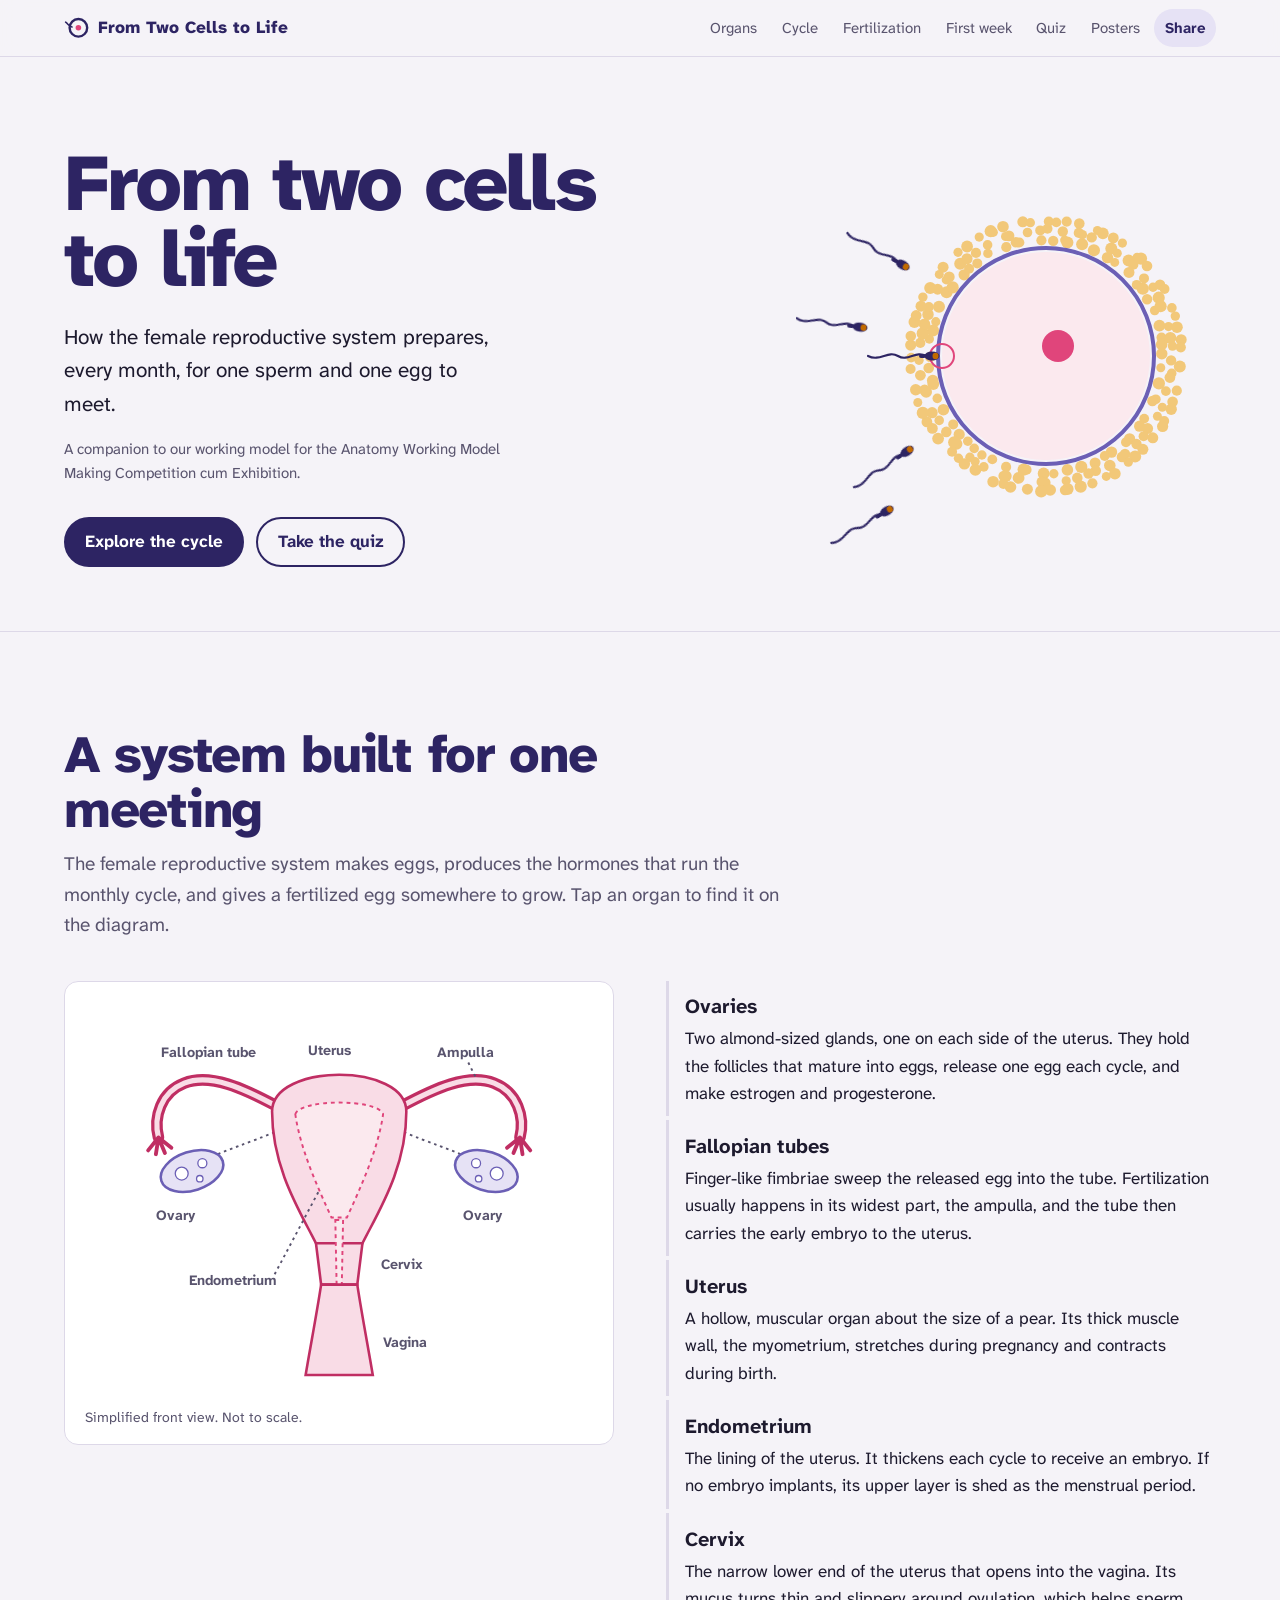
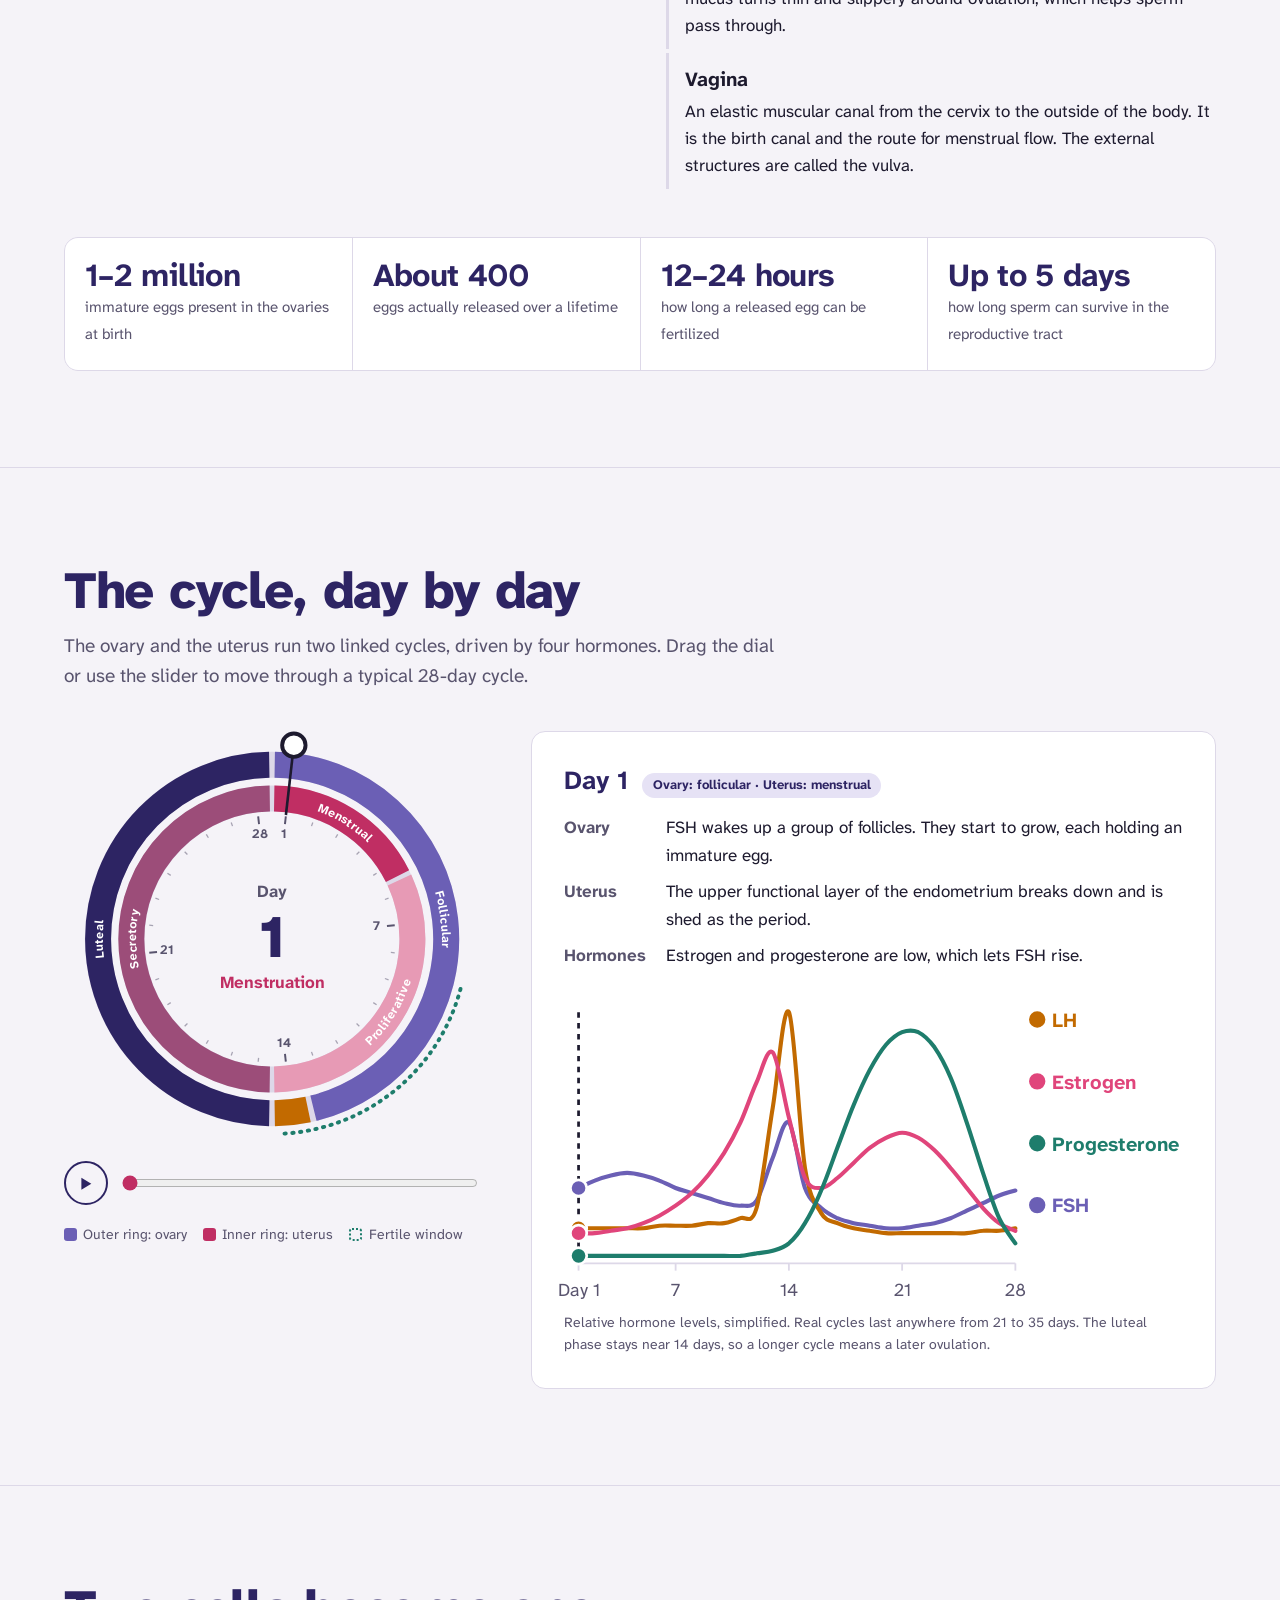
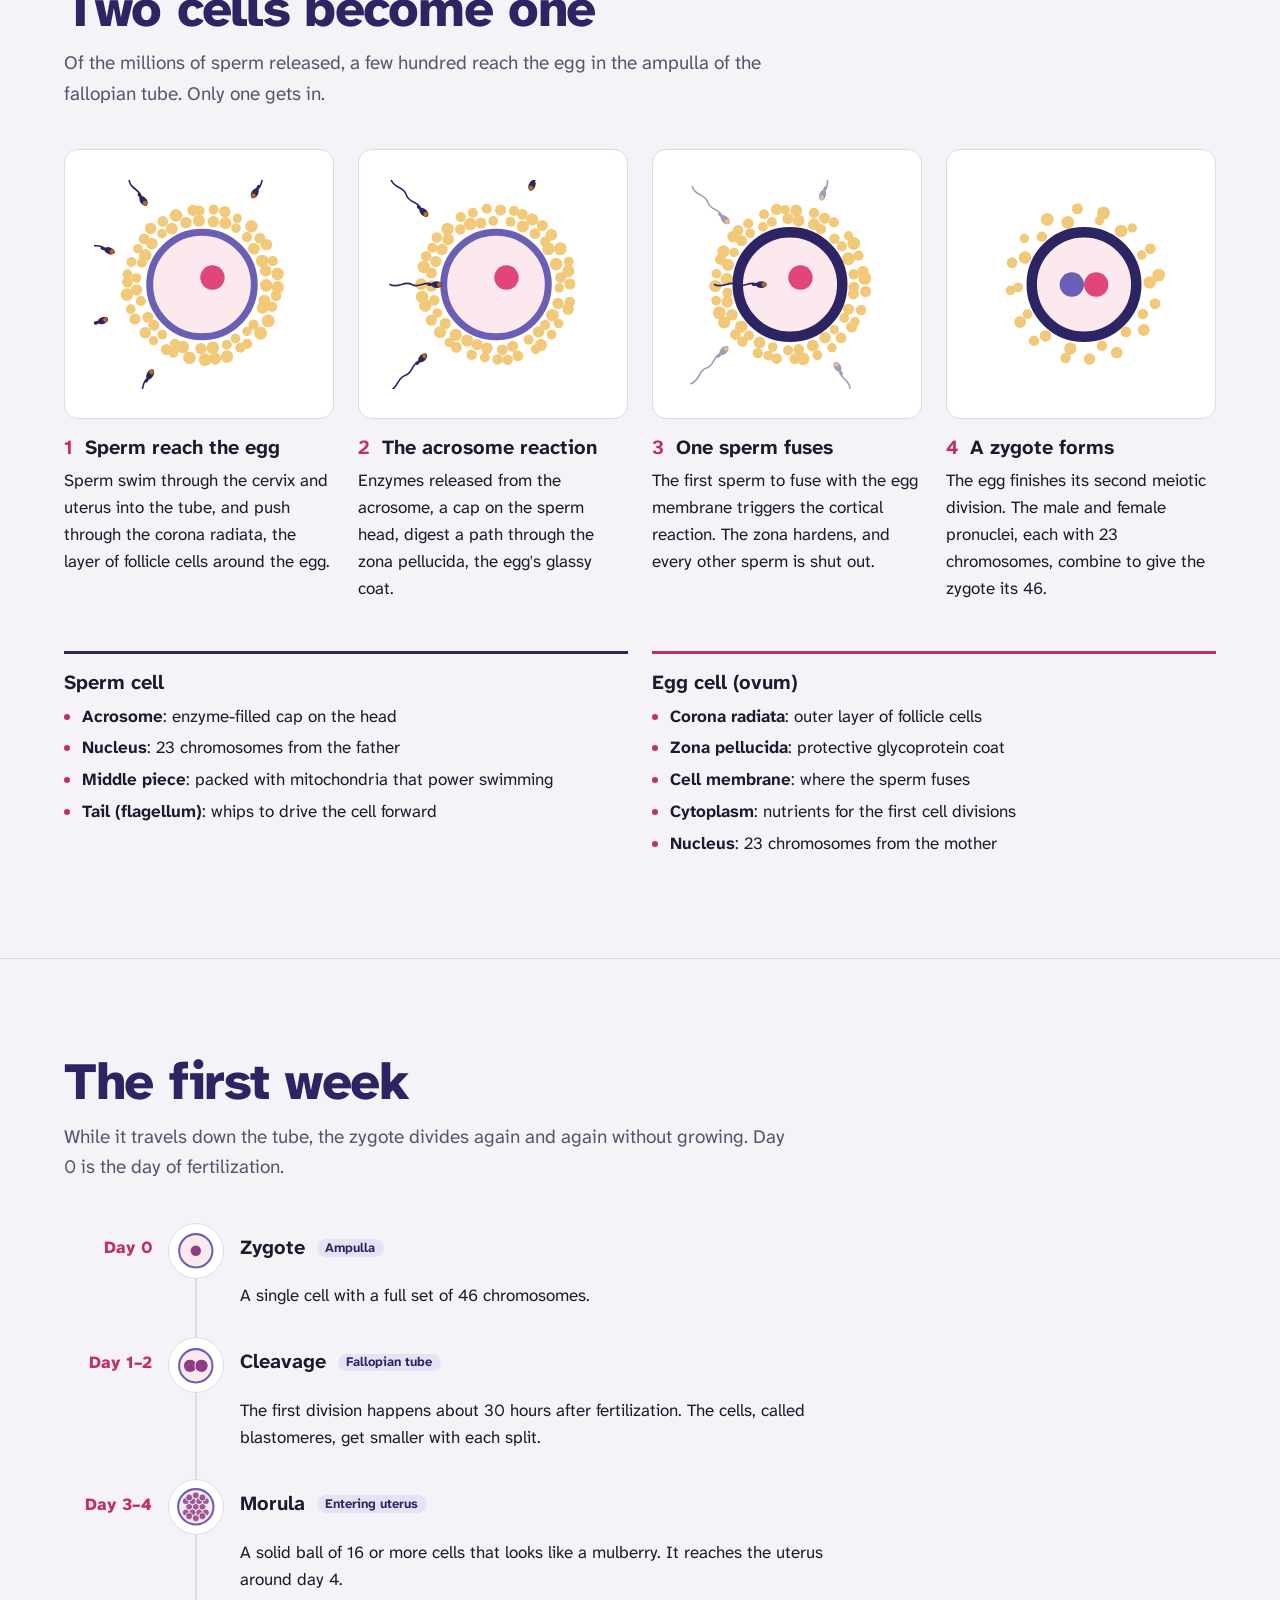
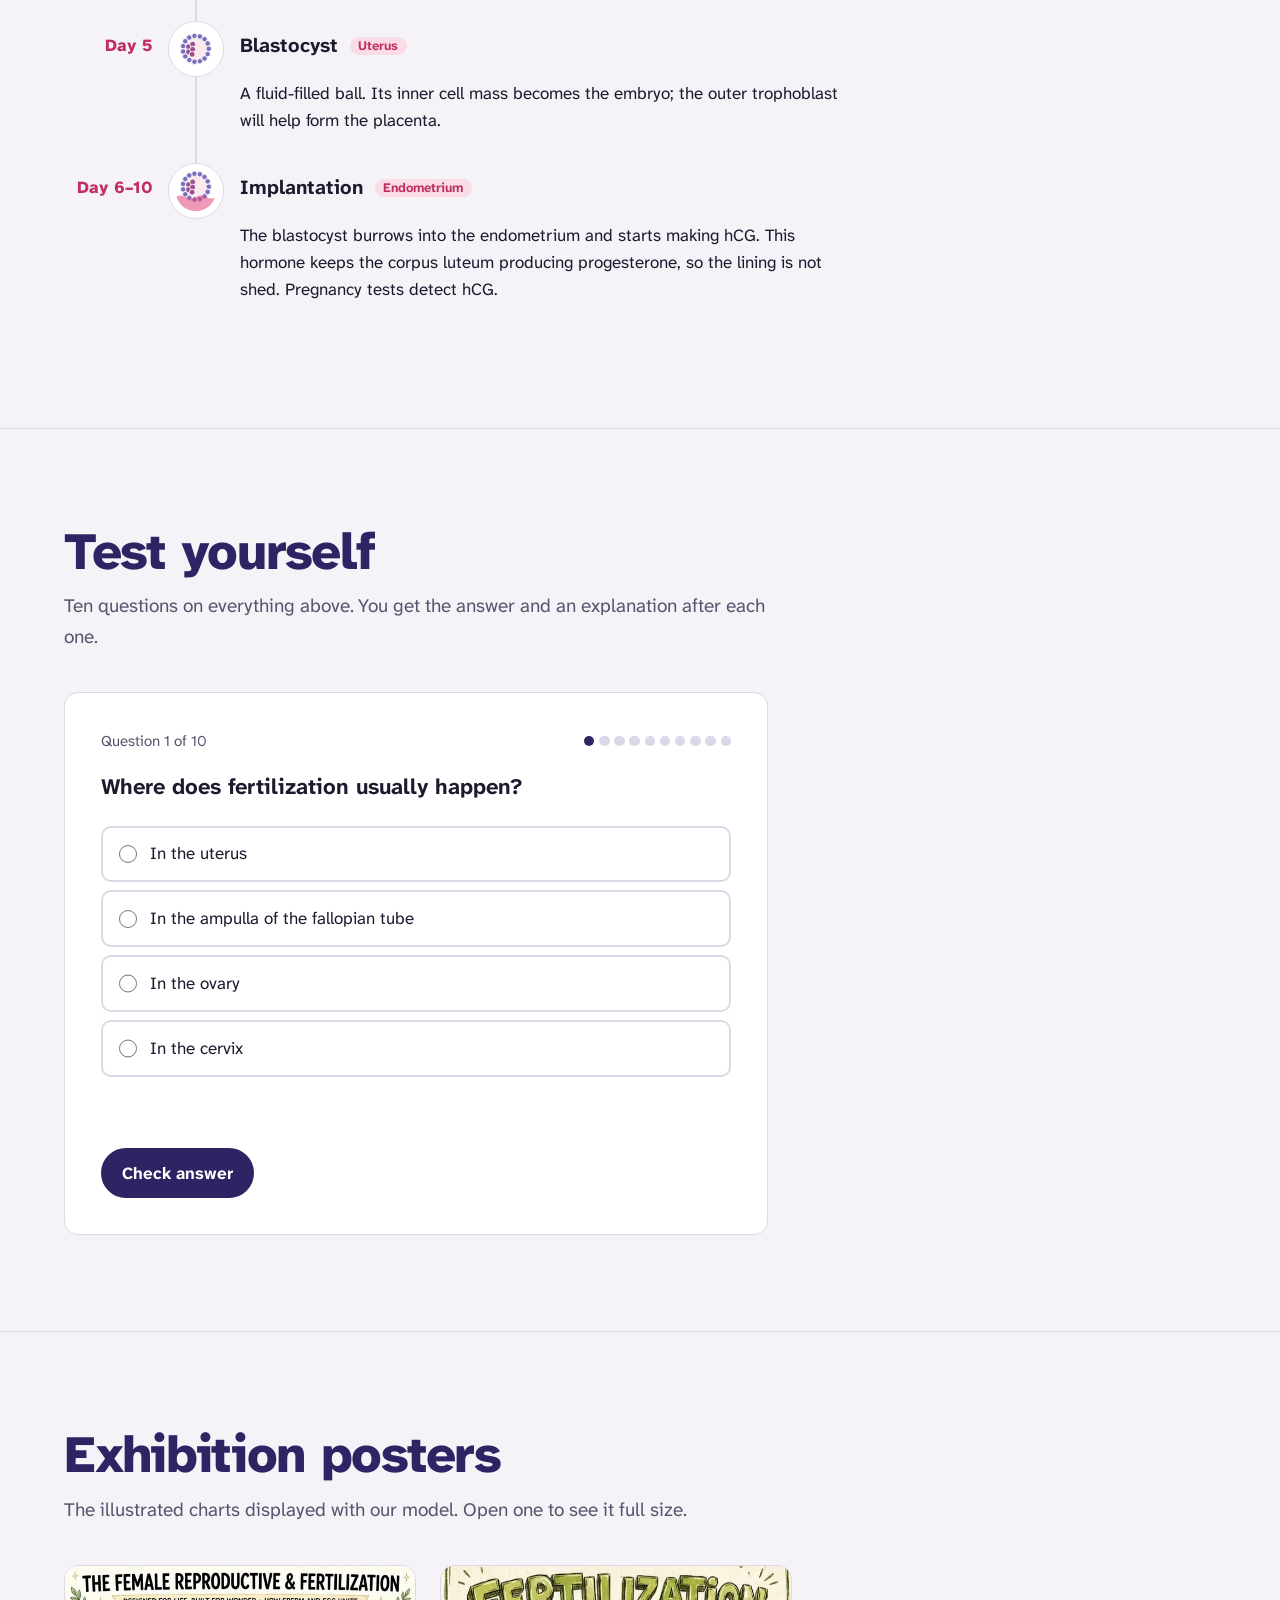
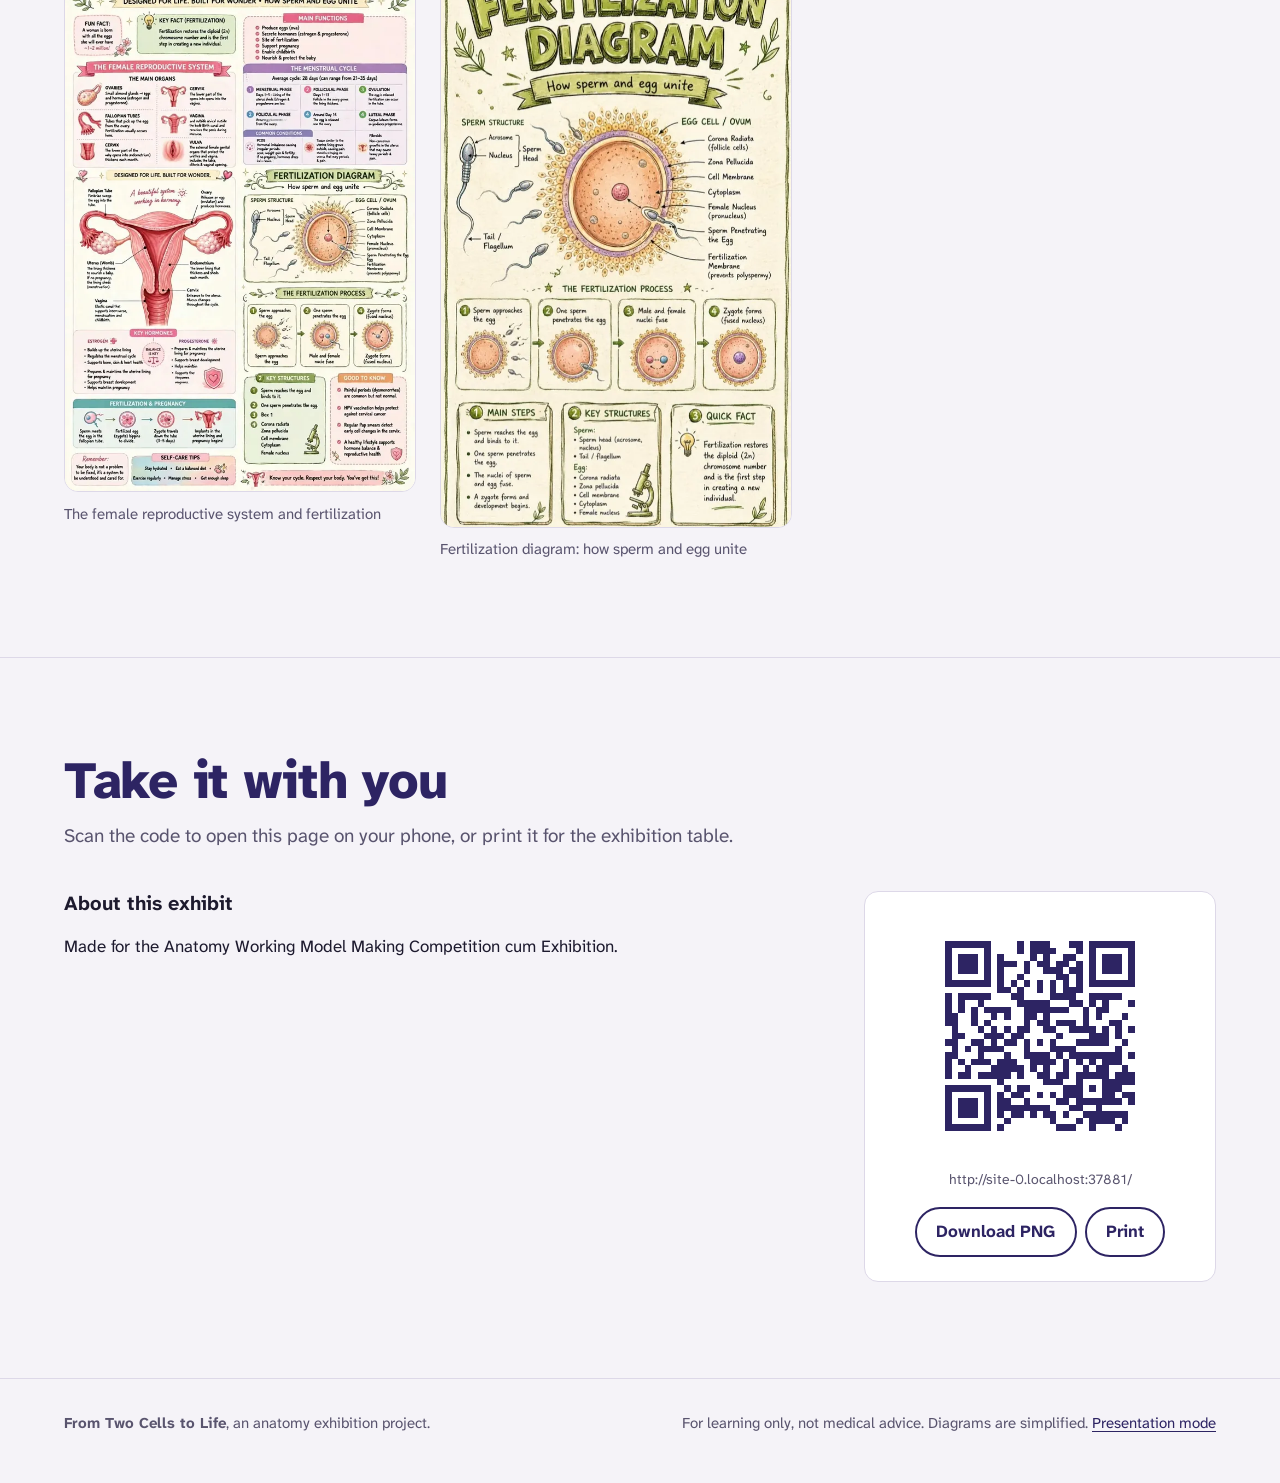
==== index.html @ fb2bbc7b "Redesign as an optimised static site with presentation mode - Split the 2 MB single file into index." ====
<!doctype html>
<html lang="en">
<head>
<meta charset="utf-8">
<meta name="viewport" content="width=device-width, initial-scale=1">
<title>From Two Cells to Life — Anatomy Exhibition</title>
<meta name="description" content="An interactive guide to the female reproductive system, the menstrual cycle and fertilization, made for an anatomy working-model exhibition.">
<meta name="theme-color" content="#f5f3f8" media="(prefers-color-scheme: light)">
<meta name="theme-color" content="#14111f" media="(prefers-color-scheme: dark)">
<meta property="og:title" content="From Two Cells to Life">
<meta property="og:description" content="Explore the female reproductive system, the menstrual cycle and fertilization. Try the cycle dial and the quiz.">
<meta property="og:type" content="website">
<link rel="icon" href="favicon.svg" type="image/svg+xml">
<link rel="manifest" href="manifest.webmanifest">
<link rel="preload" href="assets/fonts/two-cells-sans.woff2" as="font" type="font/woff2" crossorigin>
<link rel="stylesheet" href="assets/css/site.css">
<script src="assets/js/main.js" defer></script>
</head>
<body>
<a class="skip" href="#main">Skip to content</a>

<header class="bar">
  <div class="wrap">
    <a class="brand" href="#top" aria-label="From Two Cells to Life, back to top">
      <svg viewBox="0 0 32 32" aria-hidden="true"><circle cx="18" cy="16" r="11" fill="none" stroke="currentColor" stroke-width="3"/><circle cx="18" cy="16" r="3.5" fill="#e0457b"/><path d="M2 9c3 2 4 5 8 6" fill="none" stroke="currentColor" stroke-width="2" stroke-linecap="round"/></svg>
      <span>From Two Cells to Life</span>
    </a>
    <nav aria-label="Sections">
      <ul>
        <li><a href="#system">Organs</a></li>
        <li><a href="#cycle">Cycle</a></li>
        <li><a href="#fertilization">Fertilization</a></li>
        <li><a href="#first-week">First week</a></li>
        <li><a href="#quiz">Quiz</a></li>
        <li><a href="#posters">Posters</a></li>
        <li><a href="#visit">Share</a></li>
      </ul>
    </nav>
  </div>
</header>

<main id="main">
<section class="hero" id="top">
  <div class="wrap">
    <div>
      <h1><span>From two cells</span> <span>to life</span></h1>
      <p class="lede">How the female reproductive system prepares, every month, for one sperm and one egg to meet.</p>
      <p class="context">A companion to our working model for the Anatomy Working Model Making Competition cum Exhibition.</p>
      <div class="hero-actions">
        <a class="btn" href="#cycle">Explore the cycle</a>
        <a class="btn ghost" href="#quiz">Take the quiz</a>
      </div>
    </div>
    <svg class="hero-art cells" viewBox="0 0 420 400" role="img" aria-labelledby="hero-art-t">
      <title id="hero-art-t">Sperm cells swimming toward an egg cell surrounded by its corona radiata. One sperm has reached the zona pellucida.</title>
      <defs>
        <g id="sp">
          <path class="sp-tail" style="fill:none;stroke:var(--hema);stroke-width:2.2;stroke-linecap:round" d="M-12 0c-10-6-18 6-28 0s-18 6-30 0"/>
          <rect style="fill:var(--hema)" x="-19" y="-2" width="7" height="4" rx="2"/>
          <ellipse style="fill:var(--hema)" cx="-6" cy="0" rx="7.5" ry="4.6"/>
          <ellipse style="fill:var(--amber)" cx="-2.5" cy="0" rx="3" ry="3.2"/>
        </g>
      </defs>
      <g class="corona"><circle cx="147.4" cy="253.7" r="5.8"/><circle cx="141.3" cy="242.4" r="4.8"/><circle cx="137.3" cy="228.1" r="5.9"/><circle cx="136.7" cy="224.5" r="5.8"/><circle cx="132.7" cy="212.0" r="5.3"/><circle cx="134.1" cy="200.9" r="5.2"/><circle cx="133.3" cy="183.0" r="4.7"/><circle cx="137.0" cy="174.5" r="6.1"/><circle cx="139.8" cy="165.7" r="4.6"/><circle cx="143.0" cy="150.8" r="6.0"/><circle cx="150.6" cy="136.3" r="6.0"/><circle cx="156.7" cy="131.4" r="6.1"/><circle cx="168.1" cy="118.8" r="5.6"/><circle cx="173.1" cy="112.7" r="5.0"/><circle cx="181.3" cy="107.4" r="5.0"/><circle cx="191.9" cy="97.4" r="4.7"/><circle cx="210.3" cy="91.2" r="5.1"/><circle cx="219.9" cy="86.3" r="5.2"/><circle cx="223.3" cy="86.5" r="5.1"/><circle cx="245.4" cy="84.3" r="5.1"/><circle cx="257.2" cy="84.9" r="5.2"/><circle cx="268.6" cy="84.1" r="4.5"/><circle cx="271.4" cy="86.5" r="6.0"/><circle cx="286.1" cy="88.3" r="6.0"/><circle cx="297.9" cy="94.3" r="6.1"/><circle cx="311.5" cy="101.6" r="5.7"/><circle cx="318.7" cy="106.4" r="4.5"/><circle cx="333.0" cy="116.4" r="5.5"/><circle cx="340.7" cy="128.8" r="4.9"/><circle cx="346.8" cy="132.7" r="6.1"/><circle cx="351.1" cy="143.2" r="5.2"/><circle cx="358.7" cy="154.5" r="4.8"/><circle cx="363.4" cy="169.7" r="5.9"/><circle cx="365.5" cy="181.5" r="5.0"/><circle cx="365.7" cy="188.4" r="5.8"/><circle cx="365.8" cy="197.8" r="5.7"/><circle cx="364.8" cy="211.8" r="4.5"/><circle cx="362.9" cy="227.4" r="6.1"/><circle cx="359.8" cy="243.3" r="4.9"/><circle cx="356.4" cy="245.0" r="5.3"/><circle cx="348.2" cy="262.6" r="4.9"/><circle cx="343.6" cy="270.2" r="5.6"/><circle cx="333.6" cy="282.8" r="5.6"/><circle cx="330.0" cy="286.2" r="5.0"/><circle cx="315.5" cy="296.1" r="5.7"/><circle cx="308.7" cy="300.0" r="4.9"/><circle cx="299.1" cy="307.0" r="5.5"/><circle cx="285.3" cy="310.9" r="6.1"/><circle cx="271.4" cy="313.9" r="5.8"/><circle cx="257.8" cy="317.8" r="4.7"/><circle cx="247.6" cy="317.5" r="5.9"/><circle cx="230.6" cy="313.7" r="5.0"/><circle cx="227.6" cy="313.6" r="6.1"/><circle cx="210.1" cy="310.9" r="5.1"/><circle cx="196.3" cy="303.4" r="4.9"/><circle cx="185.9" cy="299.0" r="4.7"/><circle cx="178.2" cy="292.4" r="4.8"/><circle cx="171.8" cy="285.2" r="4.8"/><circle cx="163.2" cy="278.4" r="5.6"/><circle cx="157.2" cy="268.4" r="5.0"/><circle cx="191.6" cy="88.9" r="4.8"/><circle cx="209.6" cy="80.5" r="4.6"/><circle cx="213.0" cy="79.9" r="5.4"/><circle cx="231.5" cy="76.5" r="4.8"/><circle cx="244.2" cy="74.4" r="5.0"/><circle cx="251.5" cy="72.7" r="5.0"/><circle cx="266.8" cy="75.5" r="5.2"/><circle cx="282.8" cy="76.9" r="5.1"/><circle cx="286.3" cy="78.7" r="4.8"/><circle cx="295.7" cy="81.4" r="5.2"/><circle cx="315.3" cy="92.6" r="6.0"/><circle cx="321.3" cy="97.3" r="4.5"/><circle cx="332.6" cy="104.4" r="6.0"/><circle cx="337.3" cy="108.7" r="5.1"/><circle cx="348.0" cy="122.4" r="5.0"/><circle cx="357.0" cy="131.2" r="4.7"/><circle cx="362.7" cy="141.7" r="6.1"/><circle cx="364.6" cy="150.2" r="6.1"/><circle cx="372.5" cy="170.6" r="4.6"/><circle cx="374.4" cy="182.0" r="6.0"/><circle cx="376.5" cy="190.1" r="4.7"/><circle cx="375.1" cy="204.4" r="5.2"/><circle cx="375.7" cy="217.4" r="4.8"/><circle cx="373.9" cy="221.5" r="5.4"/><circle cx="369.9" cy="235.1" r="4.9"/><circle cx="366.3" cy="251.3" r="4.5"/><circle cx="361.4" cy="260.3" r="4.5"/><circle cx="351.6" cy="272.6" r="5.5"/><circle cx="347.6" cy="280.3" r="5.0"/><circle cx="340.5" cy="288.0" r="5.2"/><circle cx="329.0" cy="298.0" r="5.2"/><circle cx="326.0" cy="300.9" r="5.3"/><circle cx="313.8" cy="309.5" r="5.8"/><circle cx="299.7" cy="314.8" r="5.3"/><circle cx="292.5" cy="317.5" r="5.2"/><circle cx="281.3" cy="321.9" r="5.3"/><circle cx="270.2" cy="324.8" r="4.6"/><circle cx="249.3" cy="326.8" r="5.3"/><circle cx="245.6" cy="325.9" r="5.1"/><circle cx="222.6" cy="321.9" r="5.9"/><circle cx="209.9" cy="320.1" r="5.8"/><circle cx="207.7" cy="320.1" r="5.3"/><circle cx="187.8" cy="310.9" r="4.8"/><circle cx="179.1" cy="305.6" r="4.6"/><circle cx="173.9" cy="301.3" r="4.7"/><circle cx="160.5" cy="287.8" r="5.9"/><circle cx="158.1" cy="286.3" r="6.0"/><circle cx="150.3" cy="275.9" r="5.3"/><circle cx="143.2" cy="264.4" r="4.8"/><circle cx="136.1" cy="256.7" r="5.6"/><circle cx="130.2" cy="236.0" r="5.8"/><circle cx="128.6" cy="234.1" r="5.5"/><circle cx="124.4" cy="219.3" r="5.4"/><circle cx="123.0" cy="204.3" r="4.7"/><circle cx="124.3" cy="186.9" r="5.1"/><circle cx="126.7" cy="177.4" r="6.1"/><circle cx="128.5" cy="168.2" r="5.8"/><circle cx="132.0" cy="158.4" r="5.7"/><circle cx="132.9" cy="151.0" r="4.9"/><circle cx="141.6" cy="133.2" r="5.5"/><circle cx="150.2" cy="123.9" r="4.5"/><circle cx="153.2" cy="120.9" r="5.5"/><circle cx="164.2" cy="107.7" r="6.0"/><circle cx="171.0" cy="102.8" r="5.6"/><circle cx="180.0" cy="96.9" r="5.1"/><circle cx="356.8" cy="281.8" r="5.5"/><circle cx="346.9" cy="293.3" r="5.5"/><circle cx="339.1" cy="300.5" r="6.1"/><circle cx="332.3" cy="306.2" r="4.6"/><circle cx="318.9" cy="317.7" r="5.8"/><circle cx="310.3" cy="320.4" r="4.5"/><circle cx="296.4" cy="327.3" r="5.1"/><circle cx="284.7" cy="330.6" r="6.1"/><circle cx="271.6" cy="332.9" r="6.0"/><circle cx="269.0" cy="334.1" r="5.2"/><circle cx="254.2" cy="334.0" r="5.8"/><circle cx="245.2" cy="335.4" r="6.1"/><circle cx="231.4" cy="333.2" r="5.5"/><circle cx="214.5" cy="331.0" r="5.8"/><circle cx="207.4" cy="327.9" r="5.0"/><circle cx="197.1" cy="325.7" r="5.8"/><circle cx="179.4" cy="313.9" r="5.9"/><circle cx="168.4" cy="307.9" r="5.7"/><circle cx="162.5" cy="302.2" r="4.7"/><circle cx="156.1" cy="295.7" r="5.0"/><circle cx="142.1" cy="282.6" r="5.9"/><circle cx="136.4" cy="272.4" r="5.4"/><circle cx="130.9" cy="265.9" r="5.4"/><circle cx="126.8" cy="256.9" r="6.1"/><circle cx="121.8" cy="246.5" r="4.5"/><circle cx="119.7" cy="233.8" r="5.7"/><circle cx="114.6" cy="213.0" r="5.0"/><circle cx="115.2" cy="201.6" r="4.9"/><circle cx="114.7" cy="189.1" r="5.6"/><circle cx="114.8" cy="180.1" r="5.3"/><circle cx="118.4" cy="166.0" r="5.9"/><circle cx="120.2" cy="159.5" r="5.4"/><circle cx="125.0" cy="150.2" r="5.5"/><circle cx="126.9" cy="141.1" r="4.7"/><circle cx="134.2" cy="132.0" r="6.0"/><circle cx="143.3" cy="118.4" r="4.5"/><circle cx="147.1" cy="111.2" r="5.5"/><circle cx="162.0" cy="96.3" r="4.6"/><circle cx="171.1" cy="90.5" r="5.9"/><circle cx="183.2" cy="81.1" r="4.6"/><circle cx="194.7" cy="75.2" r="6.1"/><circle cx="197.2" cy="76.3" r="4.7"/><circle cx="207.0" cy="70.7" r="5.8"/><circle cx="226.8" cy="65.8" r="5.5"/><circle cx="234.4" cy="66.7" r="4.6"/><circle cx="252.8" cy="65.5" r="5.0"/><circle cx="260.3" cy="66.4" r="4.9"/><circle cx="270.7" cy="65.6" r="5.1"/><circle cx="283.3" cy="67.5" r="5.3"/><circle cx="301.4" cy="74.5" r="4.5"/><circle cx="306.9" cy="77.4" r="5.8"/><circle cx="317.3" cy="81.9" r="5.4"/><circle cx="326.4" cy="87.1" r="4.6"/><circle cx="341.1" cy="101.2" r="4.5"/><circle cx="345.0" cy="102.6" r="6.1"/><circle cx="351.0" cy="110.0" r="5.3"/><circle cx="364.0" cy="128.7" r="5.3"/><circle cx="368.6" cy="133.0" r="4.9"/><circle cx="375.9" cy="151.9" r="4.8"/><circle cx="379.3" cy="160.1" r="4.7"/><circle cx="381.0" cy="171.2" r="5.8"/><circle cx="385.2" cy="183.7" r="5.5"/><circle cx="384.8" cy="191.3" r="5.1"/><circle cx="383.8" cy="210.5" r="6.0"/><circle cx="384.1" cy="211.0" r="4.9"/><circle cx="380.8" cy="234.7" r="5.1"/><circle cx="376.6" cy="245.8" r="5.3"/><circle cx="375.2" cy="253.2" r="5.7"/><circle cx="368.2" cy="265.0" r="5.0"/><circle cx="366.6" cy="270.5" r="5.6"/></g>
      <circle class="cyto" cx="250" cy="200" r="104"/>
      <circle class="zona" cx="250" cy="200" r="108"/>
      <circle class="pn-f" cx="262" cy="190" r="16"/>
      <circle class="glow" cx="146" cy="200" r="12" fill="none" stroke="#e0457b" stroke-width="2" opacity=".9"/>
      <g class="swim s1"><use href="#sp" transform="translate(142 200)"/></g>
      <g class="swim s2"><use href="#sp" transform="translate(112 112) rotate(30)"/></g>
      <g class="swim s3"><use href="#sp" transform="translate(116 292) rotate(-34)"/></g>
      <g class="swim s4"><use href="#sp" transform="translate(70 172) rotate(8)"/></g>
      <g class="swim s5"><use href="#sp" transform="translate(96 352) rotate(-30)"/></g>
    </svg>
  </div>
</section>

<!-- ===================== ORGANS ===================== -->
<section class="section" id="system" aria-labelledby="system-h">
  <div class="wrap">
    <div class="prose">
      <h2 id="system-h">A system built for one meeting</h2>
      <p>The female reproductive system makes eggs, produces the hormones that run the monthly cycle, and gives a fertilized egg somewhere to grow. Tap an organ to find it on the diagram.</p>
    </div>

    <div class="organs">
      <figure class="organ-figure">
        <svg class="tract" id="tract" viewBox="0 0 400 310" role="img" aria-labelledby="tract-t">
          <title id="tract-t">Front-view schematic of the uterus, two fallopian tubes, two ovaries, cervix and vagina.</title>
          <!-- ligaments -->
          <path class="lig" d="M150 104 C130 112 112 118 104 122"/>
          <path class="lig" d="M250 104 C270 112 288 118 296 122"/>

          <g class="part" data-part="tubes">
            <path class="tube" d="M152 84 C126 70 100 58 80 66 C62 73 56 92 60 108"/>
            <path class="tube" d="M248 84 C274 70 300 58 320 66 C338 73 344 92 340 108"/>
            <path class="tube-core" d="M152 84 C126 70 100 58 80 66 C62 73 56 92 60 108"/>
            <path class="tube-core" d="M248 84 C274 70 300 58 320 66 C338 73 344 92 340 108"/>
            <g fill="none" stroke="currentColor" class="tube" style="stroke-width:3">
              <path d="M60 108 l-8 10 M60 108 l-2 13 M60 108 l5 12 M60 108 l10 8"/>
              <path d="M340 108 l8 10 M340 108 l2 13 M340 108 l-5 12 M340 108 l-10 8"/>
            </g>
            <text class="lbl" x="62" y="46">Fallopian tube</text>
            <text class="lbl" x="276" y="46">Ampulla</text>
            <path class="lig" d="M300 50 L306 62"/>
          </g>

          <g class="part" data-part="ovaries">
            <ellipse class="ovary" cx="86" cy="134" rx="25" ry="15" transform="rotate(-18 86 134)"/>
            <ellipse class="ovary" cx="314" cy="134" rx="25" ry="15" transform="rotate(18 314 134)"/>
            <circle class="follicle" cx="78" cy="136" r="5"/><circle class="follicle" cx="94" cy="128" r="3.5"/><circle class="follicle" cx="92" cy="140" r="2.5"/>
            <circle class="follicle" cx="322" cy="136" r="5"/><circle class="follicle" cx="306" cy="128" r="3.5"/><circle class="follicle" cx="308" cy="140" r="2.5"/>
            <text class="lbl" x="58" y="172">Ovary</text>
            <text class="lbl" x="296" y="172">Ovary</text>
          </g>

          <g class="part" data-part="uterus">
            <path class="tissue" d="M148 88 C148 50 252 50 252 88 C252 132 230 166 218 190 L182 190 C170 166 148 132 148 88 Z"/>
            <text class="lbl" x="176" y="44">Uterus</text>
          </g>

          <g class="part" data-part="endometrium">
            <path class="lining" d="M166 90 C170 78 230 78 234 90 C230 118 216 148 206 170 L194 170 C184 148 170 118 166 90 Z"/>
            <text class="lbl" x="84" y="222">Endometrium</text>
            <path class="lig" d="M150 214 L184 150"/>
          </g>

          <g class="part" data-part="cervix">
            <path class="tissue" d="M182 190 L218 190 L214 222 L186 222 Z"/>
            <path class="lining" d="M197 172 L203 172 L202 222 L198 222 Z"/>
            <text class="lbl" x="232" y="210">Cervix</text>
          </g>

          <g class="part" data-part="vagina">
            <path class="tissue" d="M186 222 L214 222 C218 248 222 268 226 292 L174 292 C178 268 182 248 186 222 Z"/>
            <text class="lbl" x="234" y="270">Vagina</text>
          </g>
        </svg>
        <figcaption>Simplified front view. Not to scale.</figcaption>
      </figure>

      <ul class="organ-list" id="organ-list">
        <li data-part="ovaries"><button type="button" aria-pressed="false">Ovaries</button>
          <p>Two almond-sized glands, one on each side of the uterus. They hold the follicles that mature into eggs, release one egg each cycle, and make estrogen and progesterone.</p></li>
        <li data-part="tubes"><button type="button" aria-pressed="false">Fallopian tubes</button>
          <p>Finger-like fimbriae sweep the released egg into the tube. Fertilization usually happens in its widest part, the ampulla, and the tube then carries the early embryo to the uterus.</p></li>
        <li data-part="uterus"><button type="button" aria-pressed="false">Uterus</button>
          <p>A hollow, muscular organ about the size of a pear. Its thick muscle wall, the myometrium, stretches during pregnancy and contracts during birth.</p></li>
        <li data-part="endometrium"><button type="button" aria-pressed="false">Endometrium</button>
          <p>The lining of the uterus. It thickens each cycle to receive an embryo. If no embryo implants, its upper layer is shed as the menstrual period.</p></li>
        <li data-part="cervix"><button type="button" aria-pressed="false">Cervix</button>
          <p>The narrow lower end of the uterus that opens into the vagina. Its mucus turns thin and slippery around ovulation, which helps sperm pass through.</p></li>
        <li data-part="vagina"><button type="button" aria-pressed="false">Vagina</button>
          <p>An elastic muscular canal from the cervix to the outside of the body. It is the birth canal and the route for menstrual flow. The external structures are called the vulva.</p></li>
      </ul>
    </div>

    <div class="facts" role="list">
      <div role="listitem"><strong>1–2 million</strong><span>immature eggs present in the ovaries at birth</span></div>
      <div role="listitem"><strong>About 400</strong><span>eggs actually released over a lifetime</span></div>
      <div role="listitem"><strong>12–24 hours</strong><span>how long a released egg can be fertilized</span></div>
      <div role="listitem"><strong>Up to 5 days</strong><span>how long sperm can survive in the reproductive tract</span></div>
    </div>
  </div>
</section>

<!-- ===================== CYCLE ===================== -->
<section class="section" id="cycle" aria-labelledby="cycle-h">
  <div class="wrap">
    <div class="prose">
      <h2 id="cycle-h">The cycle, day by day</h2>
      <p>The ovary and the uterus run two linked cycles, driven by four hormones. Drag the dial or use the slider to move through a typical 28-day cycle.</p>
    </div>

    <div class="cycle">
      <div class="dial-box">
        <svg class="dial" id="dial" viewBox="0 0 320 320" role="slider" tabindex="0"
             aria-label="Day of the menstrual cycle" aria-valuemin="1" aria-valuemax="28" aria-valuenow="1" aria-valuetext="Day 1, menstrual phase">
          <g id="dial-static"></g>
          <g id="dial-dynamic">
            <line class="hand" id="dial-hand" x1="160" y1="160" x2="160" y2="20"/>
            <circle class="knob" id="dial-knob" cx="160" cy="20" r="9"/>
          </g>
          <circle cx="160" cy="160" r="70" fill="var(--slide)"/>
          <text class="center-sub" x="160" y="128">Day</text>
          <text class="center-day" id="dial-day" x="160" y="174">1</text>
          <text class="center-phase" id="dial-phase" x="160" y="198">Menstruation</text>
        </svg>
        <div class="dial-controls">
          <button class="icon-btn" id="play" type="button" aria-label="Play the cycle">
            <svg viewBox="0 0 16 16" aria-hidden="true"><path d="M4 2.5v11l9-5.5z" fill="currentColor"/></svg>
          </button>
          <label class="visually-hidden" for="day-range">Cycle day</label>
          <input type="range" id="day-range" min="1" max="28" value="1" step="1">
        </div>
        <ul class="legend" aria-label="Dial key">
          <li><i style="background:var(--hema-2)"></i>Outer ring: ovary</li>
          <li><i style="background:var(--eosin)"></i>Inner ring: uterus</li>
          <li><i style="background:none;border:2px dotted var(--teal)"></i>Fertile window</li>
        </ul>
      </div>

      <div class="readout" aria-live="polite">
        <div class="readout-head">
          <h3 id="ro-title">Day 1</h3>
          <span class="pill" id="ro-pill">Menstrual phase</span>
          <span class="pill fertile" id="ro-fertile" hidden>Fertile window</span>
        </div>
        <dl>
          <dt>Ovary</dt><dd id="ro-ovary"></dd>
          <dt>Uterus</dt><dd id="ro-uterus"></dd>
          <dt>Hormones</dt><dd id="ro-hormones"></dd>
        </dl>
        <figure class="chart" style="margin-inline:0;margin-bottom:0">
          <svg id="chart" viewBox="0 0 340 170" role="img" aria-labelledby="chart-t">
            <title id="chart-t">Relative levels of FSH, LH, estrogen and progesterone across a 28-day cycle. LH spikes just before ovulation on day 14; estrogen peaks just before it; progesterone peaks around day 21.</title>
          </svg>
          <figcaption class="chart-cap">Relative hormone levels, simplified. Real cycles last anywhere from 21 to 35 days. The luteal phase stays near 14 days, so a longer cycle means a later ovulation.</figcaption>
        </figure>
      </div>
    </div>
  </div>
</section>

<!-- ===================== FERTILIZATION ===================== -->
<section class="section" id="fertilization" aria-labelledby="fert-h">
  <div class="wrap">
    <div class="prose">
      <h2 id="fert-h">Two cells become one</h2>
      <p>Of the millions of sperm released, a few hundred reach the egg in the ampulla of the fallopian tube. Only one gets in.</p>
    </div>

    <ol class="steps">
      <li>
        <div class="art"><svg class="cells" viewBox="0 0 120 120" role="img" aria-label="Several sperm approaching an egg surrounded by corona cells"><g class="corona"><circle cx="46.5" cy="93.9" r="2.8"/><circle cx="39.2" cy="88.8" r="2.8"/><circle cx="34.3" cy="83.4" r="3.2"/><circle cx="30.9" cy="78.8" r="3.2"/><circle cx="26.9" cy="69.5" r="2.9"/><circle cx="24.4" cy="63.1" r="3.3"/><circle cx="24.4" cy="56.3" r="2.8"/><circle cx="27.5" cy="47.5" r="2.9"/><circle cx="29.4" cy="43.2" r="3.6"/><circle cx="33.2" cy="36.5" r="3.4"/><circle cx="39.1" cy="30.8" r="2.8"/><circle cx="44.7" cy="27.9" r="3.4"/><circle cx="52.8" cy="24.5" r="3.3"/><circle cx="60.2" cy="23.4" r="3.5"/><circle cx="68.5" cy="24.0" r="3.3"/><circle cx="75.4" cy="24.8" r="3.5"/><circle cx="81.5" cy="27.6" r="2.8"/><circle cx="87.8" cy="32.8" r="2.9"/><circle cx="91.8" cy="39.5" r="3.4"/><circle cx="96.6" cy="46.5" r="3.6"/><circle cx="98.5" cy="52.1" r="3.3"/><circle cx="98.9" cy="60.5" r="3.6"/><circle cx="97.8" cy="69.3" r="3.4"/><circle cx="96.8" cy="73.4" r="3.4"/><circle cx="91.6" cy="83.1" r="3.0"/><circle cx="87.8" cy="86.9" r="2.7"/><circle cx="81.2" cy="91.0" r="2.8"/><circle cx="76.3" cy="94.6" r="2.9"/><circle cx="68.2" cy="96.3" r="3.6"/><circle cx="61.4" cy="96.9" r="3.3"/><circle cx="51.0" cy="95.9" r="3.6"/><circle cx="54.8" cy="102.1" r="3.6"/><circle cx="45.6" cy="99.1" r="2.9"/><circle cx="41.6" cy="97.3" r="3.2"/><circle cx="34.2" cy="92.3" r="2.7"/><circle cx="29.4" cy="87.7" r="3.3"/><circle cx="23.5" cy="79.8" r="3.2"/><circle cx="21.1" cy="74.2" r="2.8"/><circle cx="18.9" cy="65.7" r="3.6"/><circle cx="19.2" cy="58.6" r="3.1"/><circle cx="19.2" cy="54.1" r="2.8"/><circle cx="21.5" cy="47.1" r="2.9"/><circle cx="25.2" cy="39.4" r="2.7"/><circle cx="28.7" cy="33.8" r="3.1"/><circle cx="32.5" cy="27.8" r="3.3"/><circle cx="39.5" cy="23.8" r="3.1"/><circle cx="47.1" cy="20.3" r="3.6"/><circle cx="56.8" cy="17.4" r="3.2"/><circle cx="60.4" cy="17.7" r="3.1"/><circle cx="68.7" cy="17.0" r="2.9"/><circle cx="75.1" cy="18.2" r="3.3"/><circle cx="82.3" cy="22.0" r="2.7"/><circle cx="90.4" cy="26.6" r="3.6"/><circle cx="95.2" cy="33.4" r="3.1"/><circle cx="99.0" cy="37.1" r="3.3"/><circle cx="102.6" cy="46.6" r="2.9"/><circle cx="105.4" cy="53.9" r="3.6"/><circle cx="105.5" cy="61.5" r="3.5"/><circle cx="104.5" cy="66.4" r="3.1"/><circle cx="102.2" cy="72.7" r="3.0"/><circle cx="100.0" cy="80.9" r="3.7"/><circle cx="95.6" cy="88.0" r="3.7"/><circle cx="87.9" cy="94.1" r="2.9"/><circle cx="84.1" cy="96.3" r="2.9"/><circle cx="76.3" cy="101.3" r="3.6"/><circle cx="69.5" cy="102.6" r="3.5"/><circle cx="63.7" cy="103.2" r="3.6"/></g><circle class="cyto" cx="62" cy="60" r="28"/><circle class="zona" cx="62" cy="60" r="30"/><circle class="pn-f" cx="68" cy="56" r="7"/><use href="#sp" transform="translate(11.3 41.5) rotate(20) scale(0.42)"/><use href="#sp" transform="translate(7.5 79.8) rotate(-20) scale(0.42)"/><use href="#sp" transform="translate(29.9 14.1) rotate(55) scale(0.42)"/><use href="#sp" transform="translate(33.5 109.4) rotate(-60) scale(0.42)"/><use href="#sp" transform="translate(91.0 9.8) rotate(120) scale(0.42)"/></svg></div>
        <h3>Sperm reach the egg</h3>
        <p>Sperm swim through the cervix and uterus into the tube, and push through the corona radiata, the layer of follicle cells around the egg.</p>
      </li>
      <li>
        <div class="art"><svg class="cells" viewBox="0 0 120 120" role="img" aria-label="One sperm head reaching the zona pellucida"><g class="corona"><circle cx="70.3" cy="24.0" r="2.9"/><circle cx="77.4" cy="26.7" r="3.5"/><circle cx="84.4" cy="30.8" r="3.1"/><circle cx="90.2" cy="35.4" r="2.9"/><circle cx="92.1" cy="39.5" r="3.6"/><circle cx="96.5" cy="48.3" r="3.6"/><circle cx="99.1" cy="56.0" r="3.1"/><circle cx="98.3" cy="61.9" r="2.7"/><circle cx="97.6" cy="70.9" r="3.3"/><circle cx="94.4" cy="77.6" r="3.6"/><circle cx="90.2" cy="83.2" r="3.0"/><circle cx="86.4" cy="87.2" r="3.3"/><circle cx="80.7" cy="91.7" r="2.9"/><circle cx="71.6" cy="95.5" r="3.2"/><circle cx="65.6" cy="97.5" r="3.1"/><circle cx="56.8" cy="96.6" r="3.3"/><circle cx="51.2" cy="94.5" r="3.2"/><circle cx="45.5" cy="92.2" r="3.5"/><circle cx="38.9" cy="88.9" r="3.5"/><circle cx="32.9" cy="82.4" r="3.2"/><circle cx="28.3" cy="76.4" r="2.8"/><circle cx="26.6" cy="69.0" r="3.0"/><circle cx="25.0" cy="60.9" r="3.3"/><circle cx="24.9" cy="53.4" r="3.2"/><circle cx="27.4" cy="46.8" r="3.2"/><circle cx="31.0" cy="39.9" r="3.3"/><circle cx="34.5" cy="34.1" r="3.4"/><circle cx="41.5" cy="28.3" r="3.0"/><circle cx="47.2" cy="25.3" r="3.6"/><circle cx="53.3" cy="24.7" r="3.2"/><circle cx="60.4" cy="23.5" r="2.8"/><circle cx="41.8" cy="21.3" r="2.9"/><circle cx="48.7" cy="18.8" r="2.9"/><circle cx="56.7" cy="16.5" r="2.9"/><circle cx="64.6" cy="17.3" r="3.2"/><circle cx="72.3" cy="17.7" r="2.9"/><circle cx="77.1" cy="19.7" r="3.1"/><circle cx="82.8" cy="22.7" r="3.5"/><circle cx="88.6" cy="26.1" r="3.2"/><circle cx="93.8" cy="31.5" r="3.4"/><circle cx="98.9" cy="39.5" r="3.7"/><circle cx="103.8" cy="46.9" r="2.8"/><circle cx="103.5" cy="52.3" r="3.5"/><circle cx="104.4" cy="59.7" r="3.2"/><circle cx="104.4" cy="70.0" r="3.0"/><circle cx="103.4" cy="74.1" r="3.3"/><circle cx="97.9" cy="82.4" r="2.8"/><circle cx="93.9" cy="88.7" r="2.8"/><circle cx="87.8" cy="94.7" r="3.5"/><circle cx="84.8" cy="97.2" r="2.8"/><circle cx="74.6" cy="101.0" r="3.1"/><circle cx="68.7" cy="103.2" r="3.0"/><circle cx="62.9" cy="103.0" r="3.0"/><circle cx="55.6" cy="101.9" r="2.8"/><circle cx="48.0" cy="100.3" r="3.0"/><circle cx="39.2" cy="96.0" r="3.2"/><circle cx="35.1" cy="93.2" r="2.7"/><circle cx="29.9" cy="87.4" r="3.5"/><circle cx="24.8" cy="80.5" r="3.2"/><circle cx="21.4" cy="72.1" r="3.6"/><circle cx="19.6" cy="67.1" r="3.6"/><circle cx="19.0" cy="59.8" r="3.4"/><circle cx="20.5" cy="49.9" r="3.6"/><circle cx="21.9" cy="43.8" r="3.1"/><circle cx="25.4" cy="38.9" r="2.9"/><circle cx="28.0" cy="33.0" r="3.0"/><circle cx="34.2" cy="28.1" r="3.6"/></g><circle class="cyto" cx="62" cy="60" r="28"/><circle class="zona" cx="62" cy="60" r="30"/><circle class="pn-f" cx="68" cy="56" r="7"/><use href="#sp" transform="translate(30.5 60.0) rotate(-0) scale(0.42)"/><use href="#sp" transform="translate(22.4 20.4) rotate(45) scale(0.42)"/><use href="#sp" transform="translate(21.7 100.3) rotate(-45) scale(0.42)"/><use href="#sp" transform="translate(81.8 5.5) rotate(110) scale(0.42)"/></svg></div>
        <h3>The acrosome reaction</h3>
        <p>Enzymes released from the acrosome, a cap on the sperm head, digest a path through the zona pellucida, the egg's glassy coat.</p>
      </li>
      <li>
        <div class="art"><svg class="cells" viewBox="0 0 120 120" role="img" aria-label="A sperm inside the egg; the zona has hardened and other sperm are blocked outside"><g class="corona"><circle cx="87.5" cy="33.7" r="3.0"/><circle cx="91.7" cy="38.1" r="2.9"/><circle cx="95.5" cy="45.2" r="3.7"/><circle cx="98.6" cy="54.1" r="3.0"/><circle cx="98.6" cy="61.5" r="3.1"/><circle cx="98.4" cy="65.4" r="3.2"/><circle cx="95.6" cy="74.2" r="3.2"/><circle cx="93.1" cy="79.2" r="2.8"/><circle cx="87.4" cy="85.9" r="2.7"/><circle cx="82.1" cy="90.5" r="3.3"/><circle cx="75.1" cy="95.1" r="3.4"/><circle cx="67.1" cy="97.3" r="3.1"/><circle cx="60.9" cy="97.8" r="2.9"/><circle cx="52.1" cy="95.9" r="2.8"/><circle cx="44.5" cy="93.3" r="3.4"/><circle cx="38.5" cy="89.3" r="2.9"/><circle cx="34.0" cy="84.2" r="3.6"/><circle cx="28.7" cy="77.4" r="3.3"/><circle cx="26.0" cy="70.0" r="3.4"/><circle cx="26.1" cy="64.8" r="2.9"/><circle cx="25.8" cy="57.0" r="3.6"/><circle cx="26.5" cy="48.8" r="3.4"/><circle cx="29.9" cy="41.6" r="2.7"/><circle cx="34.2" cy="34.9" r="3.2"/><circle cx="39.1" cy="30.6" r="2.8"/><circle cx="46.5" cy="26.9" r="2.8"/><circle cx="51.6" cy="24.1" r="2.9"/><circle cx="60.8" cy="22.2" r="3.2"/><circle cx="67.0" cy="23.4" r="3.4"/><circle cx="75.7" cy="25.4" r="3.4"/><circle cx="79.8" cy="28.2" r="3.0"/><circle cx="59.2" cy="17.0" r="2.7"/><circle cx="65.6" cy="17.5" r="3.4"/><circle cx="75.8" cy="18.9" r="3.0"/><circle cx="81.8" cy="21.9" r="3.2"/><circle cx="87.2" cy="24.3" r="2.9"/><circle cx="95.6" cy="32.0" r="2.7"/><circle cx="98.6" cy="36.4" r="3.7"/><circle cx="101.3" cy="43.4" r="2.9"/><circle cx="103.9" cy="52.6" r="3.3"/><circle cx="104.9" cy="56.5" r="3.7"/><circle cx="105.4" cy="64.0" r="3.2"/><circle cx="102.8" cy="74.6" r="3.0"/><circle cx="99.3" cy="81.3" r="2.7"/><circle cx="97.4" cy="84.4" r="3.2"/><circle cx="91.3" cy="90.6" r="3.1"/><circle cx="86.1" cy="96.3" r="2.7"/><circle cx="77.7" cy="100.6" r="2.8"/><circle cx="69.6" cy="102.7" r="3.6"/><circle cx="64.8" cy="102.7" r="3.1"/><circle cx="54.3" cy="102.5" r="3.1"/><circle cx="49.5" cy="100.8" r="2.8"/><circle cx="43.5" cy="99.4" r="3.0"/><circle cx="34.7" cy="92.7" r="3.0"/><circle cx="30.7" cy="88.7" r="3.1"/><circle cx="24.2" cy="81.8" r="3.5"/><circle cx="21.4" cy="76.2" r="3.7"/><circle cx="19.6" cy="69.2" r="2.8"/><circle cx="19.1" cy="60.9" r="3.5"/><circle cx="19.8" cy="53.9" r="2.8"/><circle cx="22.2" cy="45.6" r="3.2"/><circle cx="23.8" cy="40.9" r="3.5"/><circle cx="29.4" cy="32.5" r="3.4"/><circle cx="32.2" cy="28.9" r="3.1"/><circle cx="38.0" cy="25.0" r="2.9"/><circle cx="47.1" cy="19.7" r="2.9"/><circle cx="54.2" cy="16.9" r="3.2"/></g><circle class="cyto" cx="62" cy="60" r="28"/><circle class="zona hard" cx="62" cy="60" r="30"/><circle class="pn-f" cx="68" cy="56" r="7"/><use href="#sp" transform="translate(48.0 60.0) rotate(0) scale(0.42)"/><use href="#sp" class="blocked" transform="translate(26.6 24.6) rotate(45) scale(0.42)"/><use href="#sp" class="blocked" transform="translate(25.9 96.1) rotate(-45) scale(0.42)"/><use href="#sp" class="blocked" transform="translate(79.8 11.1) rotate(110) scale(0.42)"/><use href="#sp" class="blocked" transform="translate(88.0 105.0) rotate(-120) scale(0.42)"/></svg></div>
        <h3>One sperm fuses</h3>
        <p>The first sperm to fuse with the egg membrane triggers the cortical reaction. The zona hardens, and every other sperm is shut out.</p>
      </li>
      <li>
        <div class="art"><svg class="cells" viewBox="0 0 120 120" role="img" aria-label="Male and female pronuclei side by side in the centre of the zygote"><g class="corona"><circle cx="86.1" cy="87.2" r="3.1"/><circle cx="72.3" cy="95.1" r="3.0"/><circle cx="54.1" cy="96.8" r="3.5"/><circle cx="39.9" cy="89.5" r="3.3"/><circle cx="29.5" cy="77.0" r="2.8"/><circle cx="24.2" cy="61.6" r="2.8"/><circle cx="28.1" cy="44.5" r="3.6"/><circle cx="37.8" cy="32.5" r="3.0"/><circle cx="52.7" cy="24.3" r="3.7"/><circle cx="70.9" cy="23.4" r="2.7"/><circle cx="83.3" cy="29.3" r="3.6"/><circle cx="95.1" cy="43.1" r="2.7"/><circle cx="99.7" cy="58.8" r="3.6"/><circle cx="95.8" cy="76.9" r="3.0"/><circle cx="96.3" cy="86.1" r="3.4"/><circle cx="80.8" cy="99.1" r="3.4"/><circle cx="65.2" cy="102.8" r="3.3"/><circle cx="51.4" cy="102.2" r="3.0"/><circle cx="33.3" cy="92.3" r="3.0"/><circle cx="25.3" cy="81.5" r="3.4"/><circle cx="19.8" cy="63.4" r="2.8"/><circle cx="20.7" cy="47.5" r="3.1"/><circle cx="27.8" cy="33.6" r="2.7"/><circle cx="40.9" cy="22.6" r="3.7"/><circle cx="58.2" cy="16.5" r="3.2"/><circle cx="73.2" cy="18.9" r="3.7"/><circle cx="89.7" cy="27.5" r="2.7"/><circle cx="100.1" cy="39.5" r="3.1"/><circle cx="104.9" cy="54.6" r="3.7"/><circle cx="102.7" cy="71.0" r="3.1"/></g><circle class="cyto" cx="62" cy="60" r="28"/><circle class="zona hard" cx="62" cy="60" r="30"/><circle class="pn-m" cx="55" cy="60" r="7"/><circle class="pn-f" cx="69" cy="60" r="7"/></svg></div>
        <h3>A zygote forms</h3>
        <p>The egg finishes its second meiotic division. The male and female pronuclei, each with 23 chromosomes, combine to give the zygote its 46.</p>
      </li>
    </ol>

    <div class="anatomy-pair">
      <section aria-labelledby="sperm-h">
        <h3 id="sperm-h">Sperm cell</h3>
        <ul>
          <li><b>Acrosome</b>: enzyme-filled cap on the head</li>
          <li><b>Nucleus</b>: 23 chromosomes from the father</li>
          <li><b>Middle piece</b>: packed with mitochondria that power swimming</li>
          <li><b>Tail (flagellum)</b>: whips to drive the cell forward</li>
        </ul>
      </section>
      <section aria-labelledby="ovum-h">
        <h3 id="ovum-h">Egg cell (ovum)</h3>
        <ul>
          <li><b>Corona radiata</b>: outer layer of follicle cells</li>
          <li><b>Zona pellucida</b>: protective glycoprotein coat</li>
          <li><b>Cell membrane</b>: where the sperm fuses</li>
          <li><b>Cytoplasm</b>: nutrients for the first cell divisions</li>
          <li><b>Nucleus</b>: 23 chromosomes from the mother</li>
        </ul>
      </section>
    </div>
  </div>
</section>

<!-- ===================== FIRST WEEK ===================== -->
<section class="section" id="first-week" aria-labelledby="week-h">
  <div class="wrap">
    <div class="prose">
      <h2 id="week-h">The first week</h2>
      <p>While it travels down the tube, the zygote divides again and again without growing. Day 0 is the day of fertilization.</p>
    </div>

    <ol class="timeline">
      <li><div class="when">Day 0</div><div class="art"><svg class="cells" viewBox="0 0 40 40" role="img" aria-label="One cell"><circle class="cyto" cx="20" cy="20" r="15"/><circle class="zona" style="stroke-width:2" cx="20" cy="20" r="16"/><circle class="pn-z" cx="20" cy="20" r="5"/></svg></div>
        <h3>Zygote <span class="where">Ampulla</span></h3>
        <p>A single cell with a full set of 46 chromosomes.</p></li>
      <li><div class="when">Day 1–2</div><div class="art"><svg class="cells" viewBox="0 0 40 40" role="img" aria-label="Two cells"><circle class="cyto" cx="20" cy="20" r="15"/><circle class="zona" style="stroke-width:2" cx="20" cy="20" r="16"/><circle cx="14.5" cy="20.0" r="6.4" class="pn-z" style="fill-opacity:1;stroke:var(--surface);stroke-width:.8"/><circle cx="25.5" cy="20.0" r="6.4" class="pn-z" style="fill-opacity:1;stroke:var(--surface);stroke-width:.8"/></svg></div>
        <h3>Cleavage <span class="where">Fallopian tube</span></h3>
        <p>The first division happens about 30 hours after fertilization. The cells, called blastomeres, get smaller with each split.</p></li>
      <li><div class="when">Day 3–4</div><div class="art"><svg class="cells" viewBox="0 0 40 40" role="img" aria-label="A solid ball of many small cells"><circle class="cyto" cx="20" cy="20" r="16"/><circle class="zona" style="stroke-width:2" cx="20" cy="20" r="17"/><circle cx="20.0" cy="20.0" r="3.4" class="pn-z" style="fill-opacity:0.85;stroke:var(--surface);stroke-width:.8"/><circle cx="26.4" cy="20.0" r="3.4" class="pn-z" style="fill-opacity:0.85;stroke:var(--surface);stroke-width:.8"/><circle cx="13.6" cy="20.0" r="3.4" class="pn-z" style="fill-opacity:0.85;stroke:var(--surface);stroke-width:.8"/><circle cx="23.2" cy="25.5" r="3.4" class="pn-z" style="fill-opacity:0.85;stroke:var(--surface);stroke-width:.8"/><circle cx="16.8" cy="25.5" r="3.4" class="pn-z" style="fill-opacity:0.85;stroke:var(--surface);stroke-width:.8"/><circle cx="23.2" cy="14.5" r="3.4" class="pn-z" style="fill-opacity:0.85;stroke:var(--surface);stroke-width:.8"/><circle cx="16.8" cy="14.5" r="3.4" class="pn-z" style="fill-opacity:0.85;stroke:var(--surface);stroke-width:.8"/><circle cx="29.6" cy="25.5" r="3.4" class="pn-z" style="fill-opacity:0.85;stroke:var(--surface);stroke-width:.8"/><circle cx="10.4" cy="25.5" r="3.4" class="pn-z" style="fill-opacity:0.85;stroke:var(--surface);stroke-width:.8"/><circle cx="29.6" cy="14.5" r="3.4" class="pn-z" style="fill-opacity:0.85;stroke:var(--surface);stroke-width:.8"/><circle cx="10.4" cy="14.5" r="3.4" class="pn-z" style="fill-opacity:0.85;stroke:var(--surface);stroke-width:.8"/><circle cx="20.0" cy="31.0" r="3.4" class="pn-z" style="fill-opacity:0.85;stroke:var(--surface);stroke-width:.8"/><circle cx="20.0" cy="9.0" r="3.4" class="pn-z" style="fill-opacity:0.85;stroke:var(--surface);stroke-width:.8"/><circle cx="26.4" cy="11.0" r="3.4" class="pn-z" style="fill-opacity:0.85;stroke:var(--surface);stroke-width:.8"/><circle cx="13.6" cy="29.0" r="3.4" class="pn-z" style="fill-opacity:0.85;stroke:var(--surface);stroke-width:.8"/><circle cx="26.4" cy="29.0" r="3.4" class="pn-z" style="fill-opacity:0.85;stroke:var(--surface);stroke-width:.8"/><circle cx="13.6" cy="11.0" r="3.4" class="pn-z" style="fill-opacity:0.85;stroke:var(--surface);stroke-width:.8"/></svg></div>
        <h3>Morula <span class="where">Entering uterus</span></h3>
        <p>A solid ball of 16 or more cells that looks like a mulberry. It reaches the uterus around day 4.</p></li>
      <li><div class="when">Day 5</div><div class="art"><svg class="cells" viewBox="0 0 40 40" role="img" aria-label="A hollow ball of cells with an inner cell mass on one side"><circle cx="20" cy="20" r="14.5" class="cyto"/><circle cx="32.5" cy="20.0" r="2.6" class="pn-m" style="fill-opacity:0.9;stroke:var(--surface);stroke-width:.8"/><circle cx="31.4" cy="25.1" r="2.6" class="pn-m" style="fill-opacity:0.9;stroke:var(--surface);stroke-width:.8"/><circle cx="28.4" cy="29.3" r="2.6" class="pn-m" style="fill-opacity:0.9;stroke:var(--surface);stroke-width:.8"/><circle cx="23.9" cy="31.9" r="2.6" class="pn-m" style="fill-opacity:0.9;stroke:var(--surface);stroke-width:.8"/><circle cx="18.7" cy="32.4" r="2.6" class="pn-m" style="fill-opacity:0.9;stroke:var(--surface);stroke-width:.8"/><circle cx="13.8" cy="30.8" r="2.6" class="pn-m" style="fill-opacity:0.9;stroke:var(--surface);stroke-width:.8"/><circle cx="9.9" cy="27.3" r="2.6" class="pn-m" style="fill-opacity:0.9;stroke:var(--surface);stroke-width:.8"/><circle cx="7.8" cy="22.6" r="2.6" class="pn-m" style="fill-opacity:0.9;stroke:var(--surface);stroke-width:.8"/><circle cx="7.8" cy="17.4" r="2.6" class="pn-m" style="fill-opacity:0.9;stroke:var(--surface);stroke-width:.8"/><circle cx="9.9" cy="12.7" r="2.6" class="pn-m" style="fill-opacity:0.9;stroke:var(--surface);stroke-width:.8"/><circle cx="13.7" cy="9.2" r="2.6" class="pn-m" style="fill-opacity:0.9;stroke:var(--surface);stroke-width:.8"/><circle cx="18.7" cy="7.6" r="2.6" class="pn-m" style="fill-opacity:0.9;stroke:var(--surface);stroke-width:.8"/><circle cx="23.9" cy="8.1" r="2.6" class="pn-m" style="fill-opacity:0.9;stroke:var(--surface);stroke-width:.8"/><circle cx="28.4" cy="10.7" r="2.6" class="pn-m" style="fill-opacity:0.9;stroke:var(--surface);stroke-width:.8"/><circle cx="31.4" cy="14.9" r="2.6" class="pn-m" style="fill-opacity:0.9;stroke:var(--surface);stroke-width:.8"/><circle cx="13.0" cy="18.0" r="2.8" class="pn-z" style="fill-opacity:0.9;stroke:var(--surface);stroke-width:.8"/><circle cx="13.0" cy="23.0" r="2.8" class="pn-z" style="fill-opacity:0.9;stroke:var(--surface);stroke-width:.8"/><circle cx="17.0" cy="15.5" r="2.8" class="pn-z" style="fill-opacity:0.9;stroke:var(--surface);stroke-width:.8"/><circle cx="17.0" cy="20.5" r="2.8" class="pn-z" style="fill-opacity:0.9;stroke:var(--surface);stroke-width:.8"/><circle cx="16.5" cy="25.3" r="2.8" class="pn-z" style="fill-opacity:0.9;stroke:var(--surface);stroke-width:.8"/></svg></div>
        <h3>Blastocyst <span class="where uterus">Uterus</span></h3>
        <p>A fluid-filled ball. Its inner cell mass becomes the embryo; the outer trophoblast will help form the placenta.</p></li>
      <li><div class="when">Day 6–10</div><div class="art"><svg class="cells" viewBox="0 0 40 40" role="img" aria-label="Blastocyst sinking into the uterine lining"><g transform="translate(0 -4)"><circle cx="20" cy="20" r="14.5" class="cyto"/><circle cx="32.5" cy="20.0" r="2.6" class="pn-m" style="fill-opacity:0.9;stroke:var(--surface);stroke-width:.8"/><circle cx="31.4" cy="25.1" r="2.6" class="pn-m" style="fill-opacity:0.9;stroke:var(--surface);stroke-width:.8"/><circle cx="28.4" cy="29.3" r="2.6" class="pn-m" style="fill-opacity:0.9;stroke:var(--surface);stroke-width:.8"/><circle cx="23.9" cy="31.9" r="2.6" class="pn-m" style="fill-opacity:0.9;stroke:var(--surface);stroke-width:.8"/><circle cx="18.7" cy="32.4" r="2.6" class="pn-m" style="fill-opacity:0.9;stroke:var(--surface);stroke-width:.8"/><circle cx="13.8" cy="30.8" r="2.6" class="pn-m" style="fill-opacity:0.9;stroke:var(--surface);stroke-width:.8"/><circle cx="9.9" cy="27.3" r="2.6" class="pn-m" style="fill-opacity:0.9;stroke:var(--surface);stroke-width:.8"/><circle cx="7.8" cy="22.6" r="2.6" class="pn-m" style="fill-opacity:0.9;stroke:var(--surface);stroke-width:.8"/><circle cx="7.8" cy="17.4" r="2.6" class="pn-m" style="fill-opacity:0.9;stroke:var(--surface);stroke-width:.8"/><circle cx="9.9" cy="12.7" r="2.6" class="pn-m" style="fill-opacity:0.9;stroke:var(--surface);stroke-width:.8"/><circle cx="13.7" cy="9.2" r="2.6" class="pn-m" style="fill-opacity:0.9;stroke:var(--surface);stroke-width:.8"/><circle cx="18.7" cy="7.6" r="2.6" class="pn-m" style="fill-opacity:0.9;stroke:var(--surface);stroke-width:.8"/><circle cx="23.9" cy="8.1" r="2.6" class="pn-m" style="fill-opacity:0.9;stroke:var(--surface);stroke-width:.8"/><circle cx="28.4" cy="10.7" r="2.6" class="pn-m" style="fill-opacity:0.9;stroke:var(--surface);stroke-width:.8"/><circle cx="31.4" cy="14.9" r="2.6" class="pn-m" style="fill-opacity:0.9;stroke:var(--surface);stroke-width:.8"/><circle cx="13.0" cy="18.0" r="2.8" class="pn-z" style="fill-opacity:0.9;stroke:var(--surface);stroke-width:.8"/><circle cx="13.0" cy="23.0" r="2.8" class="pn-z" style="fill-opacity:0.9;stroke:var(--surface);stroke-width:.8"/><circle cx="17.0" cy="15.5" r="2.8" class="pn-z" style="fill-opacity:0.9;stroke:var(--surface);stroke-width:.8"/><circle cx="17.0" cy="20.5" r="2.8" class="pn-z" style="fill-opacity:0.9;stroke:var(--surface);stroke-width:.8"/><circle cx="16.5" cy="25.3" r="2.8" class="pn-z" style="fill-opacity:0.9;stroke:var(--surface);stroke-width:.8"/></g><clipPath id="tl-clip"><circle cx="20" cy="20" r="19.5"/></clipPath><path clip-path="url(#tl-clip)" d="M0 26 q5 -3 10 0 t10 0 t10 0 t10 0 V40 H0 Z" class="pn-f" style="fill-opacity:.55"/></svg></div>
        <h3>Implantation <span class="where uterus">Endometrium</span></h3>
        <p>The blastocyst burrows into the endometrium and starts making hCG. This hormone keeps the corpus luteum producing progesterone, so the lining is not shed. Pregnancy tests detect hCG.</p></li>
    </ol>
  </div>
</section>

<!-- ===================== QUIZ ===================== -->
<section class="section" id="quiz" aria-labelledby="quiz-h">
  <div class="wrap">
    <div class="prose">
      <h2 id="quiz-h">Test yourself</h2>
      <p>Ten questions on everything above. You get the answer and an explanation after each one.</p>
    </div>
    <div class="quiz" id="quiz-box">
      <noscript><p>The quiz needs JavaScript turned on.</p></noscript>
    </div>
  </div>
</section>

<!-- ===================== POSTERS ===================== -->
<section class="section" id="posters" aria-labelledby="posters-h">
  <div class="wrap">
    <div class="prose">
      <h2 id="posters-h">Exhibition posters</h2>
      <p>The illustrated charts displayed with our model. Open one to see it full size.</p>
    </div>
    <div class="posters">
      <figure class="poster">
        <a href="assets/img/poster-system-1066.webp">
          <picture>
            <source type="image/webp" srcset="assets/img/poster-system-640.webp 640w, assets/img/poster-system-1066.webp 1066w" sizes="(min-width: 72rem) 36rem, (min-width: 40rem) 50vw, 100vw">
            <img src="assets/img/poster-system-1066.jpg" width="1066" height="1599" loading="lazy" decoding="async"
                 alt="Illustrated poster of the female reproductive system: main organs, the menstrual cycle, key hormones, the fertilization process and self-care tips.">
          </picture>
        </a>
        <figcaption>The female reproductive system and fertilization</figcaption>
      </figure>
      <figure class="poster">
        <a href="assets/img/poster-fertilization-732.webp">
          <picture>
            <source type="image/webp" srcset="assets/img/poster-fertilization-640.webp 640w, assets/img/poster-fertilization-732.webp 732w" sizes="(min-width: 72rem) 36rem, (min-width: 40rem) 50vw, 100vw">
            <img src="assets/img/poster-fertilization-732.jpg" width="732" height="1172" loading="lazy" decoding="async"
                 alt="Labelled fertilization diagram showing sperm structure, the parts of the egg cell, and four stages from sperm approaching the egg to the zygote forming.">
          </picture>
        </a>
        <figcaption>Fertilization diagram: how sperm and egg unite</figcaption>
      </figure>
    </div>
  </div>
</section>

<!-- ===================== VISIT / SHARE ===================== -->
<section class="section" id="visit" aria-labelledby="visit-h">
  <div class="wrap">
    <div class="prose">
      <h2 id="visit-h">Take it with you</h2>
      <p>Scan the code to open this page on your phone, or print it for the exhibition table.</p>
    </div>
    <div class="visit">
      <div class="credits-col">
        <h3>About this exhibit</h3>
        <p>Made for the Anatomy Working Model Making Competition cum Exhibition.</p>
        <!-- EDIT: fill in the details below. Any row left empty is hidden automatically. -->
        <dl class="credits">
          <div><dt>Presented by</dt><dd></dd></div>
          <div><dt>Class / department</dt><dd></dd></div>
          <div><dt>Institution</dt><dd></dd></div>
          <div><dt>Date</dt><dd></dd></div>
          <div><dt>Venue</dt><dd></dd></div>
        </dl>
      </div>
      <div class="qr-card">
        <p class="qr-print-title">From Two Cells to Life — scan to explore</p>
        <div class="qr-code" id="qr-code" aria-live="polite"><span class="note">QR code loads here</span></div>
        <p class="qr-url" id="qr-url"></p>
        <form class="qr-form" id="qr-form" hidden novalidate>
          <label for="qr-input">Website address</label>
          <input id="qr-input" type="url" inputmode="url" placeholder="https://username.github.io/anatomy/" autocomplete="url">
          <p class="err" id="qr-err" role="alert"></p>
          <button class="btn" type="submit" style="width:100%">Make QR code</button>
        </form>
        <div class="qr-actions">
          <button class="btn ghost" type="button" id="qr-download">Download PNG</button>
          <button class="btn ghost" type="button" id="qr-print">Print</button>
        </div>
      </div>
    </div>
  </div>
</section>
</main>

<footer class="foot">
  <div class="wrap">
    <p><b>From Two Cells to Life</b>, an anatomy exhibition project.</p>
    <p>For learning only, not medical advice. Diagrams are simplified. <a href="present.html">Presentation mode</a></p>
  </div>
</footer>
</body>
</html>
---- assets/css/site.css ----
/* From Two Cells to Life — exhibition site
   Palette borrowed from H&E histology staining: hematoxylin violet + eosin pink on a glass-slide white. */

@font-face {
  font-family: "Two Cells Sans";
  src: url("../fonts/two-cells-sans.woff2") format("woff2");
  font-weight: 400 800;
  font-style: normal;
  font-display: swap;
}

:root {
  --slide: #f5f3f8;
  --surface: #ffffff;
  --ink: #1d1a2e;
  --muted: #59546e;
  --line: #ddd8e8;
  --hema: #2d2463;
  --hema-2: #6b5fb5;
  --hema-soft: #e6e2f5;
  --eosin: #c02e63;
  --eosin-bright: #e0457b;
  --eosin-soft: #f9dce6;
  --cyto: #fbe9ee;
  --amber: #c26a00;
  --teal: #1e7d6c;
  --good: #1e7d4f;
  --bad: #b42318;
  --focus: #e0457b;

  --font: "Two Cells Sans", "Atkinson Hyperlegible", system-ui, -apple-system, "Segoe UI", Roboto, sans-serif;
  --measure: 66ch;
  --wide: 72rem;
  --gutter: clamp(1rem, 4vw, 2.5rem);
  --radius-s: 6px;
  --radius-m: 14px;
  color-scheme: light;
}

@media (prefers-color-scheme: dark) {
  :root:not([data-theme="light"]) {
    --slide: #14111f;
    --surface: #1d192c;
    --ink: #ece8f6;
    --muted: #aaa3c4;
    --line: #342e4c;
    --hema: #b9adf5;
    --hema-2: #8f82dc;
    --hema-soft: #2a2447;
    --eosin: #f27aa3;
    --eosin-bright: #f27aa3;
    --eosin-soft: #3b1d2b;
    --cyto: #2e1a26;
    --amber: #f0a64a;
    --teal: #4cc2a9;
    --good: #5cc98e;
    --bad: #ff8a7a;
    color-scheme: dark;
  }
}

*, *::before, *::after { box-sizing: border-box; }
[hidden] { display: none !important; }
html { -webkit-text-size-adjust: 100%; scroll-padding-top: 4.5rem; }
@media (prefers-reduced-motion: no-preference) { html { scroll-behavior: smooth; } }

body {
  margin: 0;
  background: var(--slide);
  color: var(--ink);
  font: 400 1.0625rem/1.6 var(--font);
  text-rendering: optimizeLegibility;
}

img, svg { display: block; max-width: 100%; }
a { color: var(--hema); text-underline-offset: .18em; }
a:hover { color: var(--eosin); }
:focus-visible { outline: 3px solid var(--focus); outline-offset: 3px; border-radius: 4px; }
button { font: inherit; color: inherit; }

.skip {
  position: absolute; left: 1rem; top: -4rem; z-index: 20;
  background: var(--hema); color: #fff; padding: .6rem 1rem; border-radius: var(--radius-s);
}
.skip:focus { top: 1rem; color: #fff; }

.wrap { width: min(100% - 2 * var(--gutter), var(--wide)); margin-inline: auto; }
.prose { max-width: var(--measure); }
.visually-hidden {
  position: absolute !important; width: 1px; height: 1px; overflow: hidden;
  clip: rect(0 0 0 0); white-space: nowrap;
}

/* ---------- Top bar ---------- */
.bar {
  position: sticky; top: 0; z-index: 10;
  background: color-mix(in srgb, var(--slide) 88%, transparent);
  backdrop-filter: blur(10px);
  -webkit-backdrop-filter: blur(10px);
  border-bottom: 1px solid var(--line);
}
.bar .wrap { display: flex; align-items: center; gap: 1.25rem; min-height: 3.5rem; }
.brand {
  display: flex; align-items: center; gap: .5rem;
  font-weight: 800; color: var(--hema); text-decoration: none; white-space: nowrap;
}
.brand svg { width: 1.6rem; height: 1.6rem; }
.bar nav { overflow-x: auto; scrollbar-width: none; margin-left: auto; mask-image: linear-gradient(90deg, #000 85%, transparent); }
.bar nav::-webkit-scrollbar { display: none; }
.bar ul { display: flex; gap: .15rem; list-style: none; margin: 0; padding: 0 1.5rem 0 0; }
.bar nav a {
  display: block; padding: .45rem .7rem; border-radius: 99px;
  color: var(--muted); text-decoration: none; font-size: .9375rem; white-space: nowrap;
}
.bar nav a:hover { color: var(--ink); background: var(--hema-soft); }
.bar nav a[aria-current="true"] { color: var(--hema); background: var(--hema-soft); font-weight: 700; }
@media (min-width: 60rem) { .bar nav { mask-image: none; } .bar ul { padding-right: 0; } }
@media (max-width: 34rem) { .brand span { display: none; } }

/* ---------- Hero ---------- */
.hero { padding-block: clamp(2.5rem, 7vw, 5.5rem) clamp(2rem, 5vw, 4rem); overflow: hidden; }
.hero .wrap {
  display: grid; gap: 2rem; align-items: center;
  grid-template-columns: minmax(0, 1.25fr) minmax(0, .75fr);
}
.hero h1 {
  margin: 0;
  font-size: clamp(2.75rem, 7vw, 5rem);
  line-height: .95;
  letter-spacing: -.035em;
  font-weight: 800;
  color: var(--hema);
}
.hero h1 span { display: block; }
.hero .lede { font-size: clamp(1.125rem, 2vw, 1.3rem); max-width: 34ch; margin: 1.5rem 0 0; color: var(--ink); }
.hero .context { margin: 1rem 0 0; color: var(--muted); font-size: .9375rem; max-width: 44ch; }
.hero-actions { display: flex; flex-wrap: wrap; gap: .75rem; margin-top: 2rem; }
.hero-art { width: 100%; max-width: 28rem; justify-self: end; }
@media (max-width: 52rem) {
  .hero .wrap { grid-template-columns: 1fr; }
  .hero-art { order: -1; max-width: 13rem; justify-self: start; margin: -1rem 0 -1rem -.75rem; }
}

/* Hero entrance: the one orchestrated moment — sperm arrive, one reaches the zona. */
@media (prefers-reduced-motion: no-preference) {
  .swim { animation: swim 2.6s cubic-bezier(.2, .7, .25, 1) both; }
  .swim.s2 { animation-delay: .25s; }
  .swim.s3 { animation-delay: .45s; }
  .swim.s4 { animation-delay: .1s; animation-duration: 3s; }
  .swim.s5 { animation-delay: .6s; animation-duration: 3.2s; }
  .glow { animation: glow 1.2s ease-out 2.3s both; }
  @keyframes swim { from { transform: translate(-90px, 0); opacity: 0; } 25% { opacity: 1; } to { transform: none; opacity: 1; } }
  @keyframes glow { from { opacity: 0; } to { opacity: 1; } }
}

/* ---------- Buttons ---------- */
.btn {
  display: inline-flex; align-items: center; justify-content: center; gap: .5rem;
  min-height: 2.875rem; padding: .6rem 1.2rem;
  border: 2px solid var(--hema); border-radius: 99px;
  background: var(--hema); color: var(--surface);
  font-weight: 700; text-decoration: none; cursor: pointer;
}
.btn:hover { background: var(--eosin); border-color: var(--eosin); color: #fff; }
.btn.ghost { background: transparent; color: var(--hema); }
.btn.ghost:hover { background: var(--hema-soft); color: var(--hema); border-color: var(--hema); }
.btn[disabled] { opacity: .45; cursor: not-allowed; }
.btn svg { width: 1.1em; height: 1.1em; }

/* ---------- Sections ---------- */
.section { padding-block: clamp(3rem, 8vw, 6rem); border-top: 1px solid var(--line); }
.section h2 {
  margin: 0 0 .75rem;
  font-size: clamp(2rem, 4.6vw, 3.25rem);
  line-height: 1.05; letter-spacing: -.025em; font-weight: 800;
  color: var(--hema);
}
.section h2 + p { margin-top: 0; font-size: 1.1875rem; color: var(--muted); }
h3 { font-size: 1.25rem; line-height: 1.25; margin: 0 0 .4rem; color: var(--ink); }
.note { font-size: .9375rem; color: var(--muted); }

/* ---------- Organs ---------- */
.organs { display: grid; gap: clamp(1.5rem, 4vw, 3.5rem); grid-template-columns: minmax(0, 1fr) minmax(0, 1fr); align-items: start; margin-top: 2.5rem; }
@media (max-width: 52rem) { .organs { grid-template-columns: 1fr; } }
.organ-figure { position: sticky; top: 5rem; margin: 0; background: var(--surface); border: 1px solid var(--line); border-radius: var(--radius-m); padding: 1rem; }
@media (max-width: 52rem) {
  /* Pinned under the top bar so the diagram stays in view while reading the list */
  .organ-figure { top: 3.75rem; z-index: 2; padding: .5rem; box-shadow: 0 6px 16px -10px rgb(29 26 46 / .35); }
  .organ-figure svg { max-height: 32vh; margin-inline: auto; }
  .organ-figure figcaption { display: none; }
}
.organ-figure figcaption { font-size: .875rem; color: var(--muted); padding: .5rem .25rem 0; }

.tract .tissue { fill: var(--eosin-soft); stroke: var(--eosin); stroke-width: 2; transition: fill .2s, stroke .2s; }
.tract .lining { fill: var(--cyto); stroke: var(--eosin-bright); stroke-width: 1.5; stroke-dasharray: 3 3; }
.tract .tube { fill: none; stroke: var(--eosin); stroke-width: 9; stroke-linecap: round; transition: stroke .2s; }
.tract .tube-core { fill: none; stroke: var(--eosin-soft); stroke-width: 4; stroke-linecap: round; }
.tract .ovary { fill: var(--hema-soft); stroke: var(--hema-2); stroke-width: 2; transition: fill .2s; }
.tract .follicle { fill: var(--surface); stroke: var(--hema-2); stroke-width: 1; }
.tract .lig { stroke: var(--muted); stroke-width: 1.5; stroke-dasharray: 2 3; fill: none; }
.tract .lbl { font: 700 11px var(--font); fill: var(--muted); }
.tract .part { cursor: pointer; }
.tract .part:focus { outline: none; }
.tract.has-active .part:not(.on) { opacity: .28; }
.tract .part { transition: opacity .2s; }
.tract .part.on .tissue, .tract .part.on .ovary { fill: var(--eosin-bright); stroke: var(--hema); }
.tract .part.on .tube { stroke: var(--hema); }
.tract .part.on .lining { fill: var(--eosin-bright); stroke: var(--hema); stroke-dasharray: none; }
.tract .part.on .lbl { fill: var(--ink); }

.organ-list { list-style: none; margin: 0; padding: 0; display: grid; gap: .25rem; }
.organ-list li { border-left: 3px solid var(--line); padding: .6rem 0 .6rem 1rem; transition: border-color .2s; }
.organ-list li.on { border-color: var(--eosin); }
.organ-list button {
  all: unset; cursor: pointer; display: block;
  font-size: 1.25rem; font-weight: 700; color: var(--ink);
}
.organ-list button:hover { color: var(--eosin); }
.organ-list button:focus-visible { outline: 3px solid var(--focus); outline-offset: 3px; border-radius: 3px; }
.organ-list li.on button { color: var(--eosin); }
.organ-list p { margin: .2rem 0 0; max-width: 52ch; }

.facts { display: grid; gap: 1px; grid-template-columns: repeat(auto-fit, minmax(14rem, 1fr)); margin-top: 3rem; background: var(--line); border: 1px solid var(--line); border-radius: var(--radius-m); overflow: hidden; }
.facts > div { background: var(--surface); padding: 1.25rem 1.25rem 1.4rem; }
.facts strong { display: block; font-size: 2rem; line-height: 1.1; color: var(--hema); letter-spacing: -.02em; }
.facts span { font-size: .9375rem; color: var(--muted); }

/* ---------- Cycle dial (the centrepiece) ---------- */
.cycle { display: grid; gap: clamp(1.5rem, 4vw, 3.5rem); grid-template-columns: minmax(0, 26rem) minmax(0, 1fr); align-items: start; margin-top: 2.5rem; }
@media (max-width: 56rem) { .cycle { grid-template-columns: 1fr; } .dial-box { max-width: 24rem; width: 100%; margin-inline: auto; } }
.dial-box { position: relative; }
.dial { width: 100%; height: auto; touch-action: pan-y; cursor: grab; user-select: none; -webkit-user-select: none; }
.dial:active { cursor: grabbing; }
.dial .track { fill: none; stroke: var(--line); }
.dial .arc { fill: none; }
.dial .tick { stroke: var(--muted); stroke-width: 1; opacity: .5; }
.dial .tick.major { opacity: 1; stroke-width: 1.5; }
.dial .daynum { font: 700 10px var(--font); fill: var(--muted); text-anchor: middle; dominant-baseline: middle; }
.dial .ring-lbl { font: 700 9.5px var(--font); fill: var(--surface); letter-spacing: .02em; }
.dial .fertile { fill: none; stroke: var(--teal); stroke-width: 3; stroke-linecap: round; stroke-dasharray: 1 5; }
.dial .hand { stroke: var(--ink); stroke-width: 2; }
.dial .knob { fill: var(--surface); stroke: var(--ink); stroke-width: 3; }
.dial .center-day { font: 800 46px var(--font); fill: var(--hema); text-anchor: middle; letter-spacing: -.03em; }
.dial .center-sub { font: 700 13px var(--font); fill: var(--muted); text-anchor: middle; }
.dial .center-phase { font: 700 13px var(--font); fill: var(--eosin); text-anchor: middle; }
.dial:focus-visible { outline: none; }
.dial:focus-visible .knob { stroke: var(--focus); stroke-width: 4; }

.c-menstrual { stroke: var(--eosin); }
.c-prolif { stroke: #e79ab5; }
.c-secretory { stroke: #9c4d79; }
.c-follicular { stroke: var(--hema-2); }
.c-ovulation { stroke: var(--amber); }
.c-luteal { stroke: var(--hema); }
@media (prefers-color-scheme: dark) {
  :root:not([data-theme="light"]) .c-prolif { stroke: #b8668a; }
  :root:not([data-theme="light"]) .c-secretory { stroke: #7c3b62; }
  :root:not([data-theme="light"]) .c-luteal { stroke: #5546a8; }
  :root:not([data-theme="light"]) .c-follicular { stroke: #7466c8; }
  :root:not([data-theme="light"]) .dial .ring-lbl { fill: #fff; }
}

.dial-controls { display: flex; align-items: center; gap: .75rem; margin-top: .75rem; }
.dial-controls input[type="range"] { flex: 1; accent-color: var(--eosin); min-height: 2.75rem; }
.icon-btn {
  display: inline-grid; place-items: center; width: 2.75rem; height: 2.75rem; flex: none;
  border-radius: 50%; border: 2px solid var(--hema); background: transparent; color: var(--hema); cursor: pointer;
}
.icon-btn:hover { background: var(--hema-soft); }
.icon-btn svg { width: 1.1rem; height: 1.1rem; }

.legend { display: flex; flex-wrap: wrap; gap: .4rem 1rem; list-style: none; padding: 0; margin: 1rem 0 0; font-size: .875rem; color: var(--muted); }
.legend li { display: flex; align-items: center; gap: .4rem; }
.legend i { width: .8rem; height: .8rem; border-radius: 3px; display: inline-block; }

.readout { background: var(--surface); border: 1px solid var(--line); border-radius: var(--radius-m); padding: clamp(1.25rem, 3vw, 2rem); }
.readout-head { display: flex; flex-wrap: wrap; align-items: baseline; gap: .25rem .9rem; margin-bottom: 1rem; }
.readout-head h3 { font-size: 1.625rem; margin: 0; color: var(--hema); letter-spacing: -.01em; }
.pill { display: inline-block; padding: .15rem .65rem; border-radius: 99px; font-size: .8125rem; font-weight: 700; background: var(--hema-soft); color: var(--hema); }
.pill.fertile { background: color-mix(in srgb, var(--teal) 16%, transparent); color: var(--teal); }
.readout dl { margin: 0; display: grid; grid-template-columns: max-content 1fr; gap: .6rem 1.25rem; }
.readout dt { font-weight: 700; color: var(--muted); }
.readout dd { margin: 0; }
@media (max-width: 30rem) { .readout dl { grid-template-columns: 1fr; gap: .1rem; } .readout dd { margin-bottom: .6rem; } }

.chart { margin-top: 1.5rem; }
.chart svg { width: 100%; height: auto; overflow: visible; }
.chart .axis { stroke: var(--line); stroke-width: 1; }
.chart .ax-lbl { font: 400 10px var(--font); fill: var(--muted); }
.chart .h-line { fill: none; stroke-width: 2.25; stroke-linejoin: round; stroke-linecap: round; }
.chart .now { stroke: var(--ink); stroke-width: 1.5; stroke-dasharray: 3 3; }
.chart .dot { stroke: var(--surface); stroke-width: 1.5; }
.chart .h-lbl { font: 700 11px var(--font); }
.chart-cap { font-size: .875rem; color: var(--muted); margin: .5rem 0 0; }
.k-fsh { stroke: var(--hema-2); fill: var(--hema-2); }
.k-lh { stroke: var(--amber); fill: var(--amber); }
.k-est { stroke: var(--eosin-bright); fill: var(--eosin-bright); }
.k-pro { stroke: var(--teal); fill: var(--teal); }

/* ---------- Fertilization ---------- */
.steps { list-style: none; padding: 0; margin: 2.5rem 0 0; display: grid; gap: 1.5rem; grid-template-columns: repeat(auto-fit, minmax(14rem, 1fr)); counter-reset: step; }
.steps li { counter-increment: step; position: relative; }
.steps .art { background: var(--surface); border: 1px solid var(--line); border-radius: var(--radius-m); aspect-ratio: 1; display: grid; place-items: center; margin-bottom: 1rem; }
.steps .art svg { width: 78%; }
.steps h3::before { content: counter(step) "  "; color: var(--eosin); white-space: pre; }
.steps p { margin: 0; }

.cells .zona { fill: none; stroke: var(--hema-2); stroke-width: 4; }
.cells .zona.hard { stroke: var(--hema); stroke-width: 6; }
.cells .cyto { fill: var(--cyto); }
.cells .corona circle, .cells .corona { fill: #f2c879; }
.cells .pn-f { fill: var(--eosin-bright); }
.cells .pn-m { fill: var(--hema-2); }
.cells .pn-z { fill: #8f3e86; }
.cells .sp-head { fill: var(--hema); }
.cells .sp-acro { fill: var(--amber); }
.cells .sp-tail { fill: none; stroke: var(--hema); stroke-width: 2; stroke-linecap: round; }
.cells .blocked { opacity: .45; }
@media (prefers-color-scheme: dark) {
  :root:not([data-theme="light"]) .cells .corona circle,
  :root:not([data-theme="light"]) .cells .corona { fill: #b48a3f; }
}

.anatomy-pair { display: grid; gap: 1.5rem; grid-template-columns: repeat(auto-fit, minmax(17rem, 1fr)); margin-top: 3rem; }
.anatomy-pair section { border-top: 3px solid var(--hema); padding-top: 1rem; }
.anatomy-pair section:last-child { border-color: var(--eosin); }
.anatomy-pair ul { margin: .5rem 0 0; padding-left: 1.1rem; }
.anatomy-pair li { margin: .3rem 0; }
.anatomy-pair li::marker { color: var(--eosin); }

/* ---------- Timeline ---------- */
.timeline { list-style: none; margin: 2.5rem 0 0; padding: 0; position: relative; display: grid; gap: 0; }
.timeline li { display: grid; grid-template-columns: 5.5rem 3.5rem minmax(0, 1fr); gap: 1rem; align-items: start; padding-bottom: 1.75rem; position: relative; }
.timeline li::before { content: ""; position: absolute; left: calc(5.5rem + 1rem + 1.75rem - 1px); top: 3.5rem; bottom: 0; width: 2px; background: var(--line); }
.timeline li:last-child::before { display: none; }
.timeline .when { grid-row: 1 / span 2; font-weight: 800; color: var(--eosin); padding-top: .9rem; text-align: right; line-height: 1.2; }
.timeline h3, .timeline p { grid-column: 3; }
.timeline h3 { grid-row: 1; }
.timeline p { grid-row: 2; }
.timeline .when small { display: block; font-weight: 400; color: var(--muted); font-size: .8125rem; }
.timeline .art { grid-row: 1 / span 2; width: 3.5rem; height: 3.5rem; border-radius: 50%; background: var(--surface); border: 1px solid var(--line); display: grid; place-items: center; }
.timeline .art svg { width: 2.6rem; height: 2.6rem; }
.timeline h3 { margin-top: .75rem; }
.timeline p { margin: 0; max-width: 56ch; }
.where { display: inline-block; font-size: .8125rem; font-weight: 700; color: var(--hema); background: var(--hema-soft); border-radius: 99px; padding: .05rem .55rem; margin-left: .35rem; vertical-align: .15em; }
.where.uterus { color: var(--eosin); background: var(--eosin-soft); }
@media (max-width: 34rem) {
  .timeline li { grid-template-columns: 3rem minmax(0, 1fr); }
  .timeline .when { grid-column: 2; grid-row: 1; text-align: left; padding-top: 0; }
  .timeline .art { grid-column: 1; grid-row: 1 / span 3; width: 3rem; height: 3rem; }
  .timeline h3 { grid-row: 2; }
  .timeline p { grid-row: 3; }
  .timeline .art svg { width: 2.2rem; height: 2.2rem; }
  .timeline h3, .timeline p { grid-column: 2; }
  .timeline h3 { margin-top: .1rem; }
  .timeline li::before { left: calc(1.5rem - 1px); top: 3rem; }
  .where { margin-left: 0; }
}

/* ---------- Quiz ---------- */
.quiz { max-width: 44rem; margin-top: 2.5rem; background: var(--surface); border: 1px solid var(--line); border-radius: var(--radius-m); padding: clamp(1.25rem, 4vw, 2.25rem); }
.quiz-meta { display: flex; justify-content: space-between; align-items: center; gap: 1rem; font-size: .9375rem; color: var(--muted); }
.quiz-dots { display: flex; gap: .3rem; flex-wrap: wrap; }
.quiz-dots span { width: .65rem; height: .65rem; border-radius: 50%; background: var(--line); }
.quiz-dots span.cur { background: var(--hema); }
.quiz-dots span.ok { background: var(--good); }
.quiz-dots span.no { background: var(--bad); }
.quiz fieldset { border: 0; margin: 1.25rem 0 0; padding: 0; min-width: 0; }
.quiz legend { font-size: 1.375rem; font-weight: 700; line-height: 1.3; padding: 0; margin-bottom: 1rem; }
.opt { display: flex; align-items: center; gap: .8rem; padding: .8rem 1rem; margin: .5rem 0; border: 2px solid var(--line); border-radius: 10px; cursor: pointer; }
.opt:hover { border-color: var(--hema-2); }
.opt input { accent-color: var(--hema); width: 1.15rem; height: 1.15rem; margin: 0; flex: none; }
.opt:has(input:checked) { border-color: var(--hema); background: var(--hema-soft); }
.opt:has(input:focus-visible) { outline: 3px solid var(--focus); outline-offset: 2px; }
.quiz .opt.right { border-color: var(--good); background: color-mix(in srgb, var(--good) 12%, transparent); }
.quiz .opt.wrong { border-color: var(--bad); background: color-mix(in srgb, var(--bad) 10%, transparent); }
.opt.right::after { content: "Correct"; margin-left: auto; font-size: .8125rem; font-weight: 700; color: var(--good); }
.opt.wrong::after { content: "Your answer"; margin-left: auto; font-size: .8125rem; font-weight: 700; color: var(--bad); }
.quiz-feedback { min-height: 1.6em; margin: 1rem 0 0; }
.quiz-feedback b { color: var(--good); }
.quiz-feedback b.no { color: var(--bad); }
.quiz-actions { display: flex; flex-wrap: wrap; gap: .75rem; margin-top: 1.25rem; }
.score { font-size: clamp(3rem, 9vw, 4.5rem); font-weight: 800; color: var(--hema); line-height: 1; letter-spacing: -.03em; margin: .5rem 0; }
.review { padding-left: 1.2rem; }
.review li { margin: .5rem 0; }

/* ---------- Posters ---------- */
.posters { display: grid; gap: 1.5rem; grid-template-columns: repeat(auto-fill, minmax(14rem, 22rem)); margin-top: 2.5rem; align-items: start; }
.poster { margin: 0; }
.poster a { display: block; border-radius: var(--radius-m); overflow: hidden; border: 1px solid var(--line); background: var(--surface); }
.poster img { width: 100%; height: auto; }
.poster figcaption { margin-top: .6rem; font-size: .9375rem; color: var(--muted); }

/* ---------- Visit / QR ---------- */
.visit { display: grid; gap: clamp(1.5rem, 4vw, 3.5rem); grid-template-columns: minmax(0, 1fr) minmax(0, 22rem); align-items: start; margin-top: 2.5rem; }
@media (max-width: 52rem) { .visit { grid-template-columns: 1fr; } }
.credits { margin: 0; display: grid; grid-template-columns: max-content 1fr; gap: .5rem 1.5rem; }
.credits dt { color: var(--muted); }
.credits dd { margin: 0; font-weight: 700; }
.credits div { display: contents; }
.credits div:has(> dd:empty) { display: none; }
.qr-card { background: var(--surface); border: 1px solid var(--line); border-radius: var(--radius-m); padding: 1.5rem; text-align: center; }
.qr-code { background: #fff; border-radius: 10px; padding: 12px; width: min(100%, 15rem); margin: 0 auto; aspect-ratio: 1; display: grid; place-items: center; }
.qr-code svg { width: 100%; height: auto; }
.qr-url { font-size: .875rem; color: var(--muted); word-break: break-all; margin: .75rem 0 0; }
.qr-form { margin-top: 1rem; text-align: left; }
.qr-form label { font-size: .875rem; font-weight: 700; display: block; margin-bottom: .3rem; }
.qr-form input { width: 100%; min-height: 2.75rem; padding: .5rem .75rem; border: 2px solid var(--line); border-radius: 8px; background: var(--slide); color: var(--ink); font: inherit; }
.qr-form input:focus { border-color: var(--hema); outline: none; }
.qr-form .err { color: var(--bad); font-size: .875rem; min-height: 1.3em; margin: .3rem 0 0; }
.qr-actions { display: flex; flex-wrap: wrap; gap: .5rem; justify-content: center; margin-top: 1rem; }

/* ---------- Footer ---------- */
.foot { border-top: 1px solid var(--line); padding-block: 2rem 3rem; font-size: .9375rem; color: var(--muted); }
.foot .wrap { display: flex; flex-wrap: wrap; justify-content: space-between; gap: 1rem; }
.foot p { margin: 0; max-width: 60ch; }

/* ---------- Print ---------- */
@media print {
  .bar, .skip, .hero-actions, .dial-controls, .quiz, #quiz, .qr-form, .qr-actions, .posters { display: none !important; }
  body { background: #fff; color: #000; }
  .section { break-inside: avoid-page; padding-block: 1.5rem; }
  body.print-qr > *:not(main) { display: none !important; }
  body.print-qr main > *:not(#visit) { display: none !important; }
  body.print-qr #visit .credits-col { display: none; }
  body.print-qr #visit { border: 0; }
  body.print-qr .visit { grid-template-columns: 1fr; }
  body.print-qr .qr-card { border: 0; }
  body.print-qr .qr-code { width: 12cm; }
  body.print-qr .qr-print-title { display: block !important; font-size: 28pt; font-weight: 800; margin-bottom: 1cm; }
}
.qr-print-title { display: none; }

/* ---------- Small screens ---------- */
@media (max-width: 40rem) {
  body { font-size: 1rem; }
  .section h2 + p { font-size: 1.0625rem; }
  .hero-actions .btn { flex: 1 1 auto; }
  .steps { grid-template-columns: repeat(2, minmax(0, 1fr)); gap: 1.25rem 1rem; }
  .steps h3 { font-size: 1.0625rem; }
  .steps p { font-size: .9375rem; }
  .facts { grid-template-columns: repeat(2, minmax(0, 1fr)); }
  .facts strong { font-size: 1.5rem; }
  .facts > div { padding: 1rem; }
  .readout { padding: 1.1rem; }
  .readout-head h3 { font-size: 1.375rem; }
  .quiz legend { font-size: 1.1875rem; }
  .opt { padding: .75rem .85rem; }
  .opt.right::after, .opt.wrong::after { display: none; }
  .posters { grid-template-columns: repeat(2, minmax(0, 1fr)); gap: 1rem; }
  .credits { grid-template-columns: 1fr; gap: 0; }
  .credits dd { margin-bottom: .6rem; }
}
@media (max-width: 22rem) {
  .steps, .posters, .facts { grid-template-columns: 1fr; }
}
/* Larger tap targets wherever the pointer is coarse */
@media (pointer: coarse) {
  .bar nav a { padding: .6rem .8rem; }
  .organ-list button { padding-block: .2rem; }
}
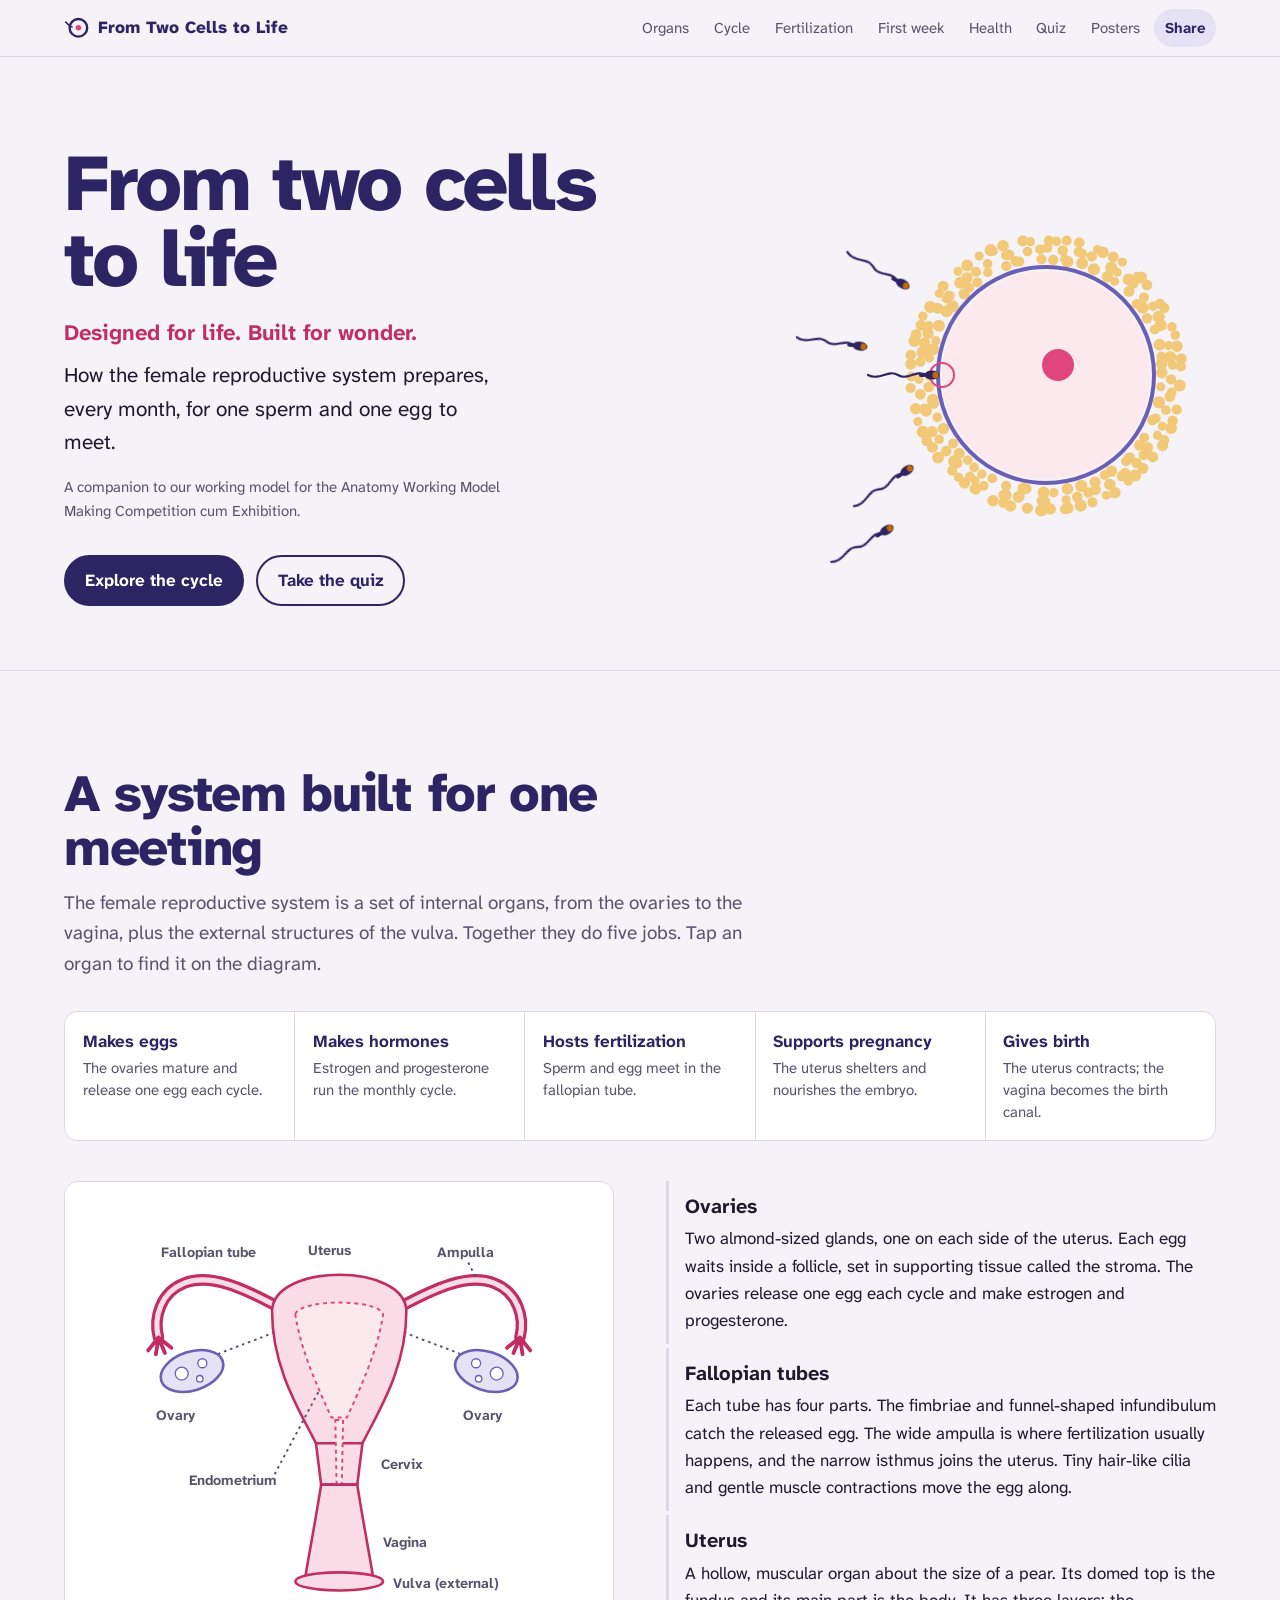
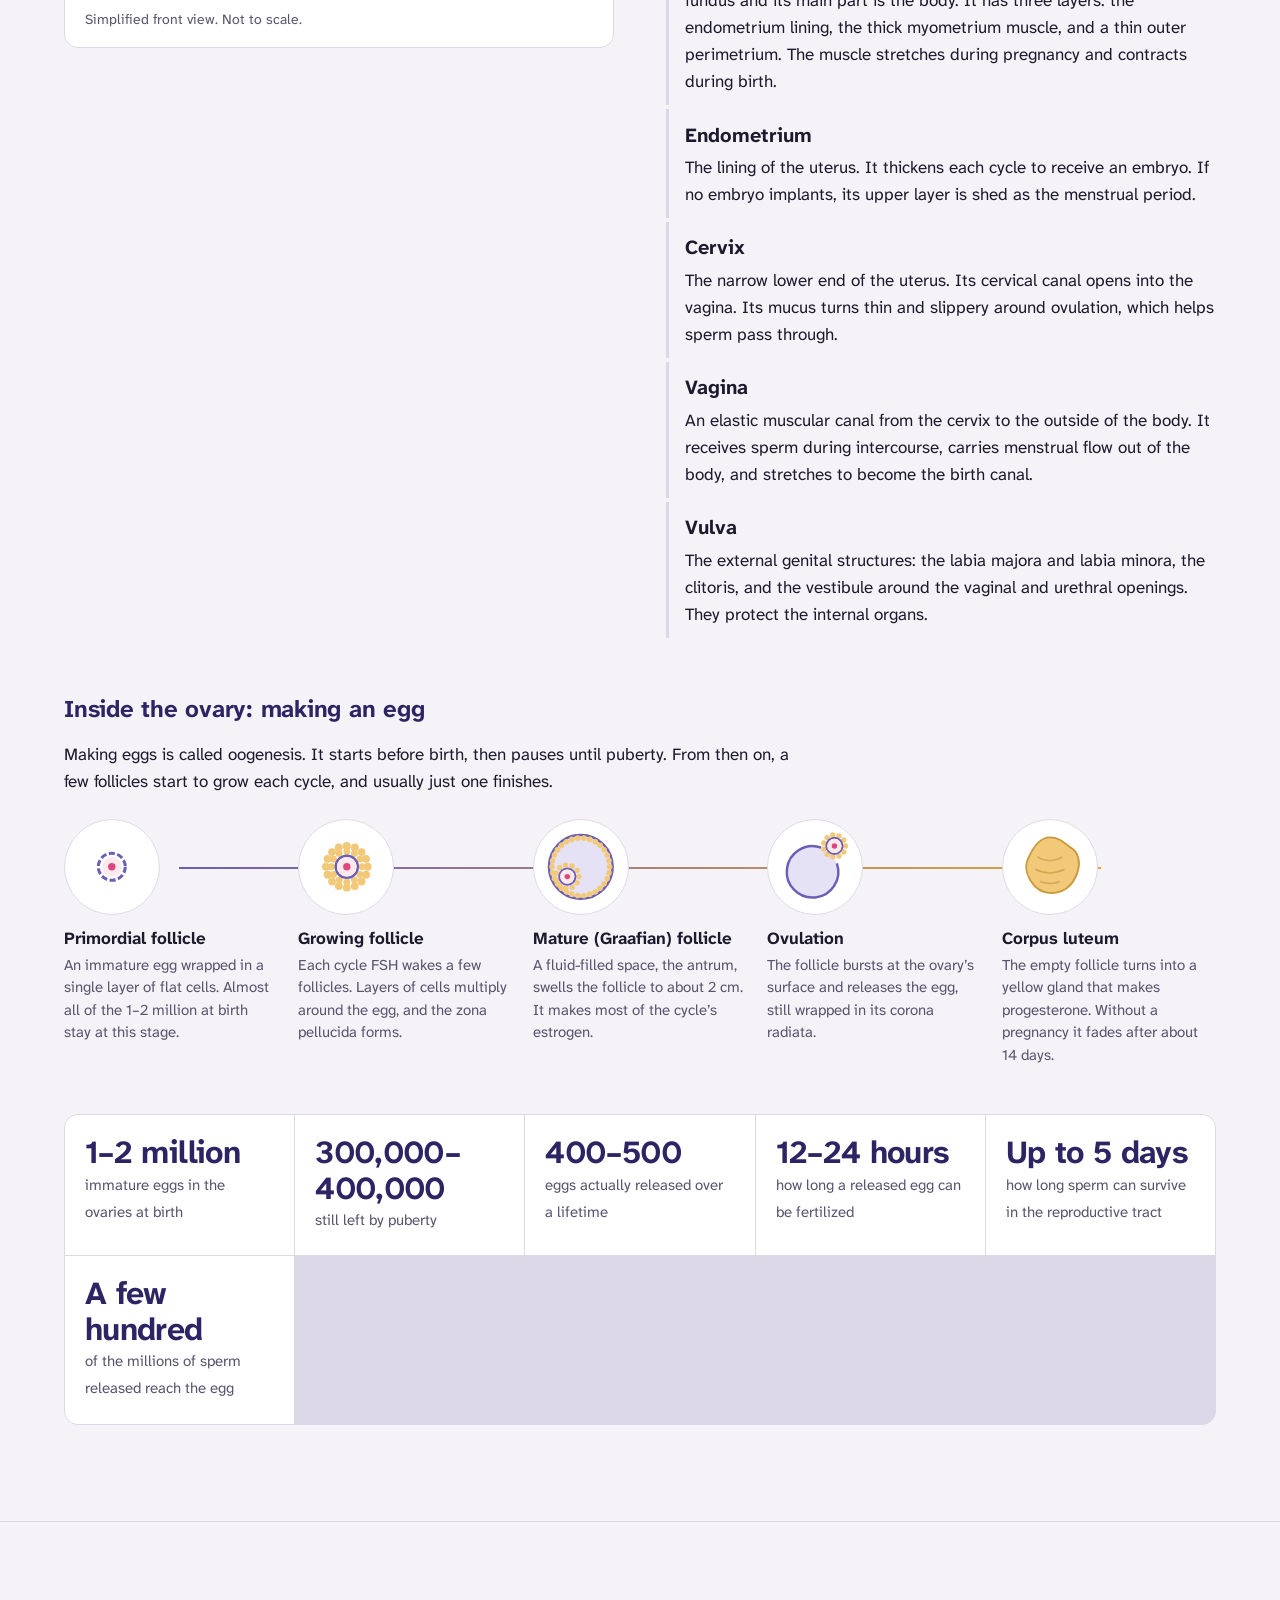
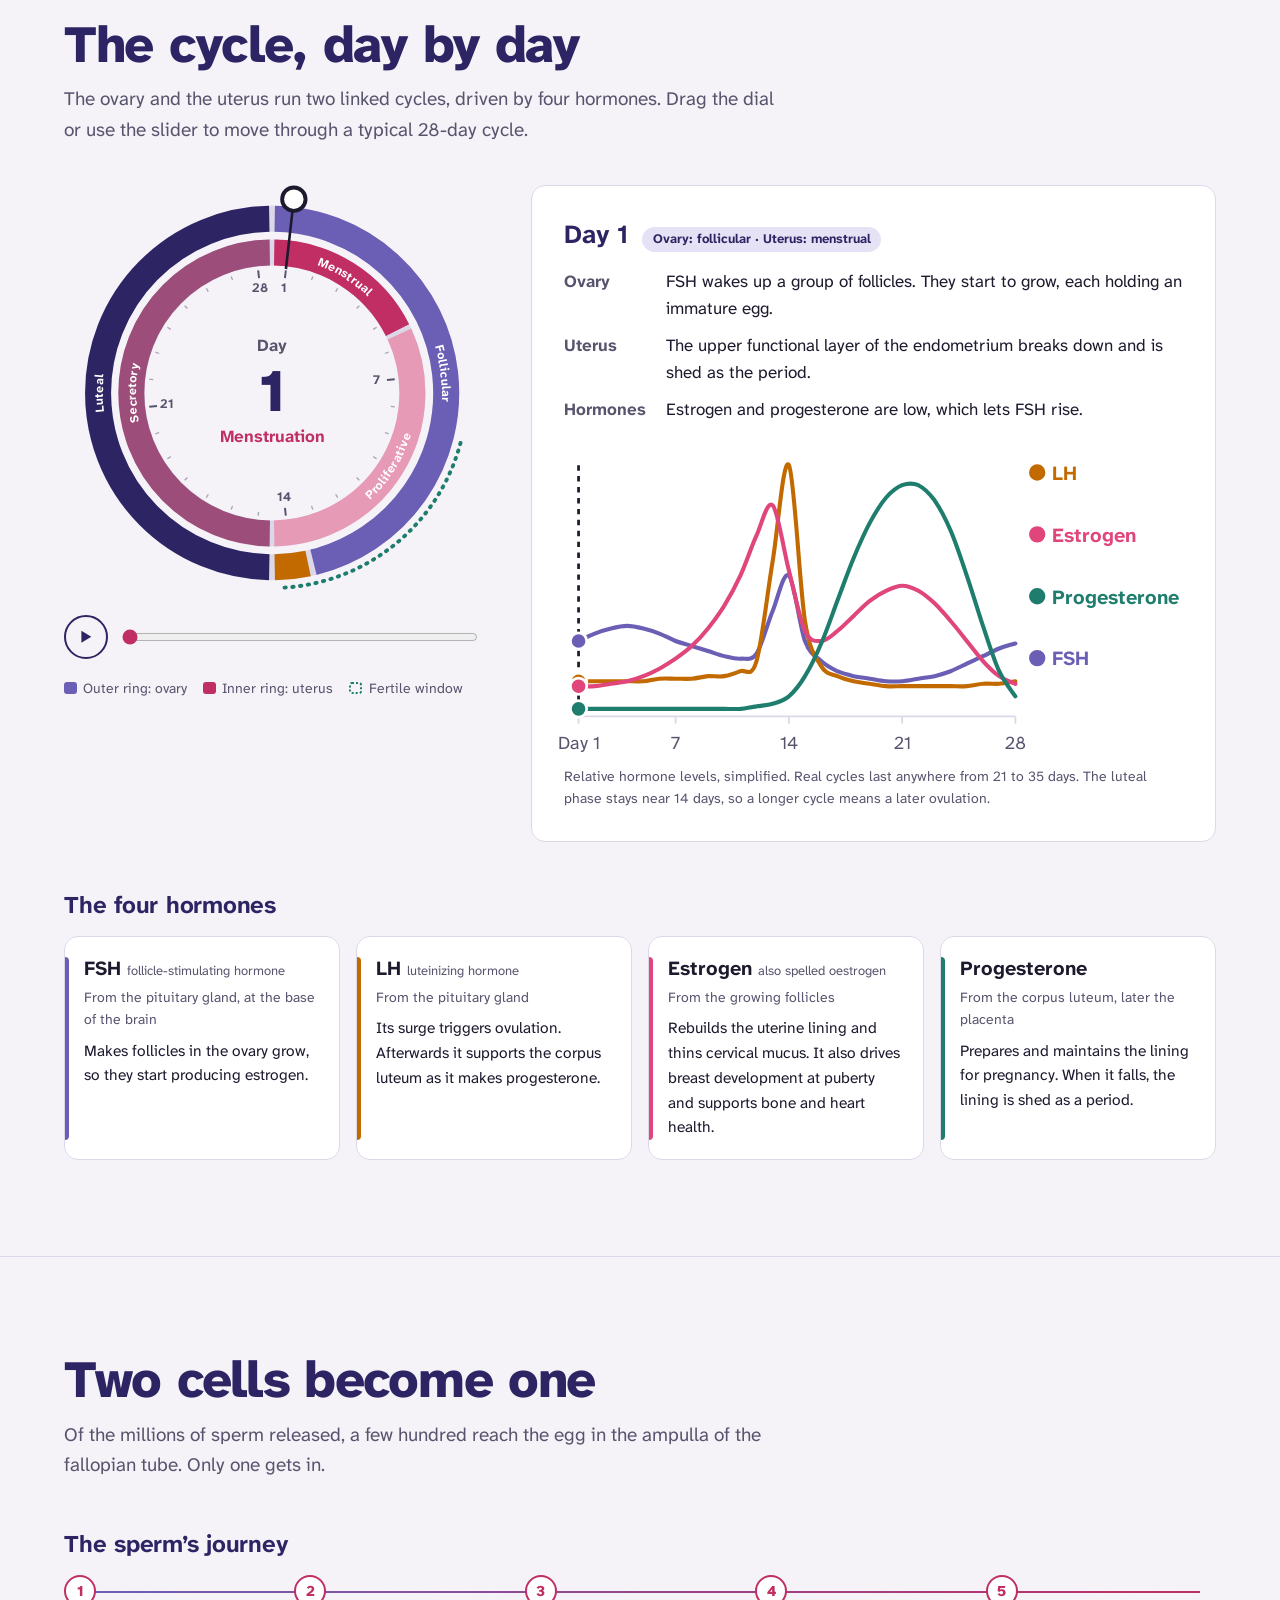
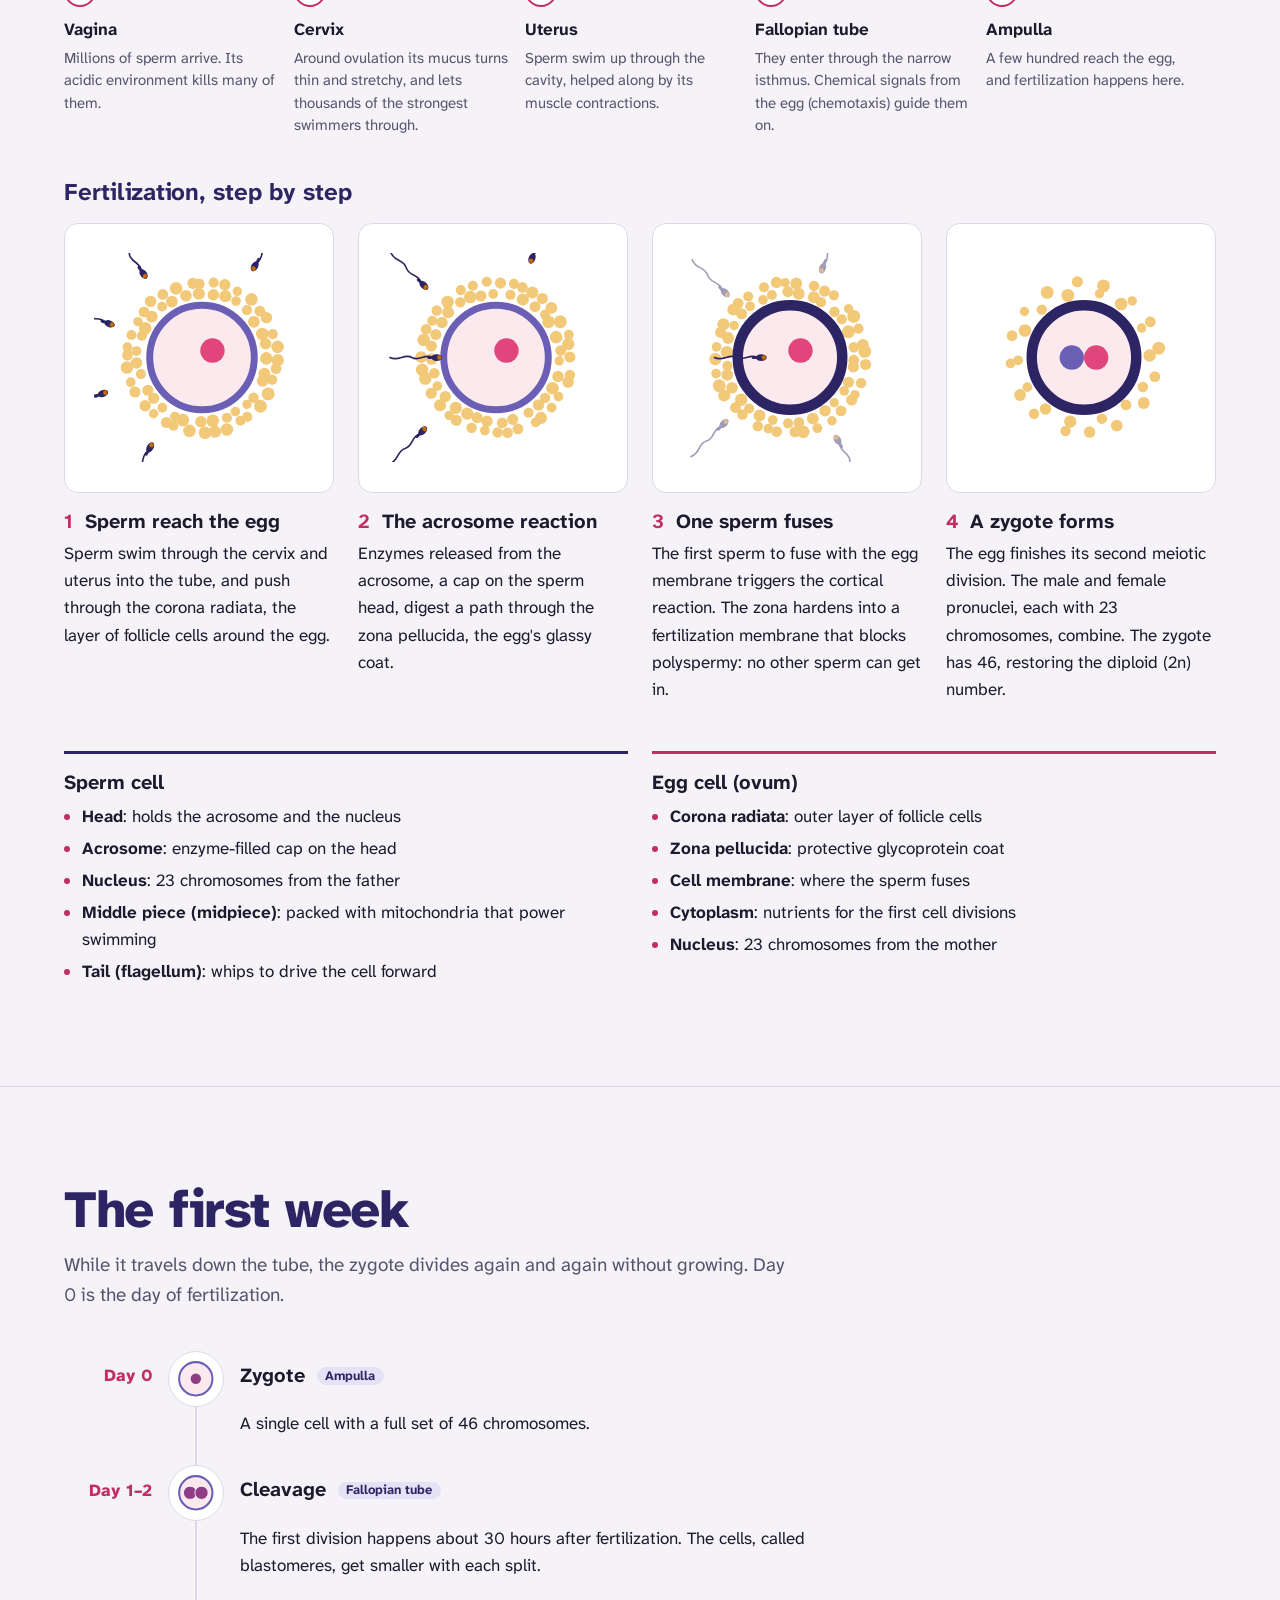
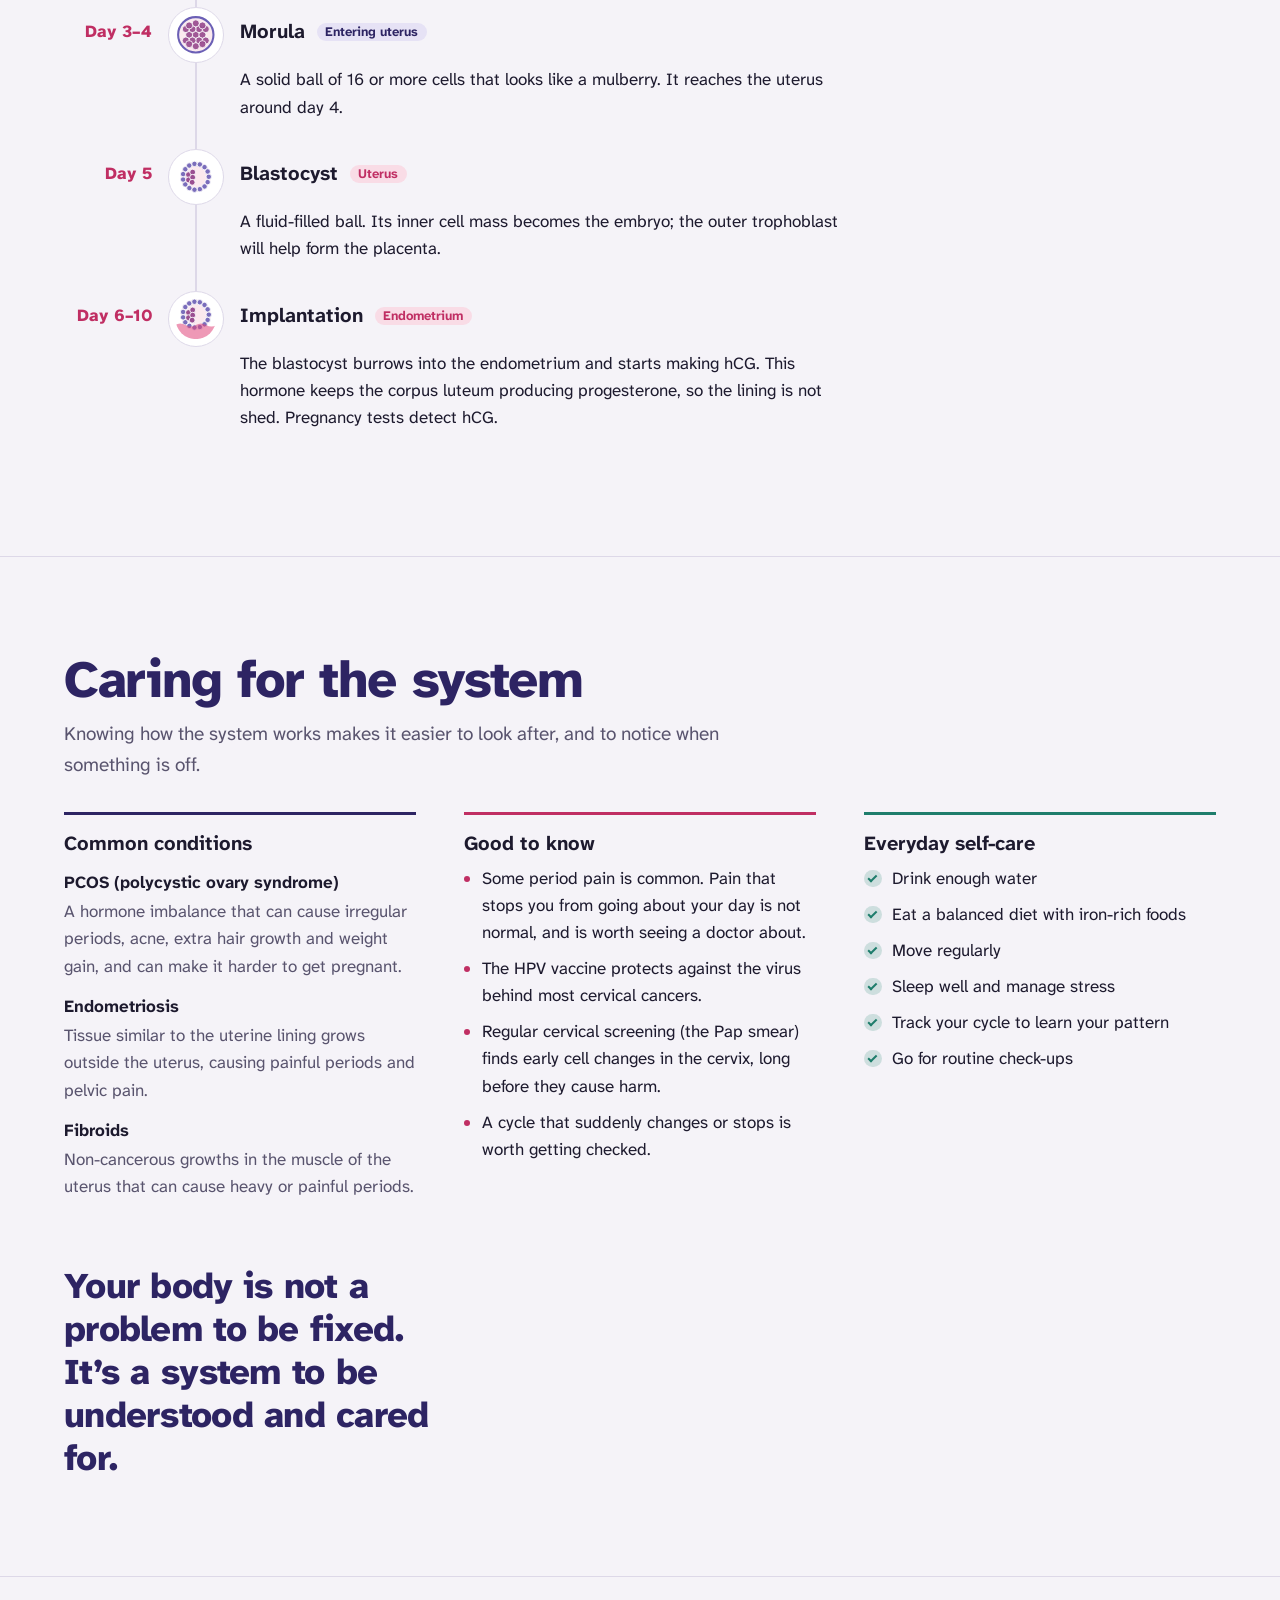
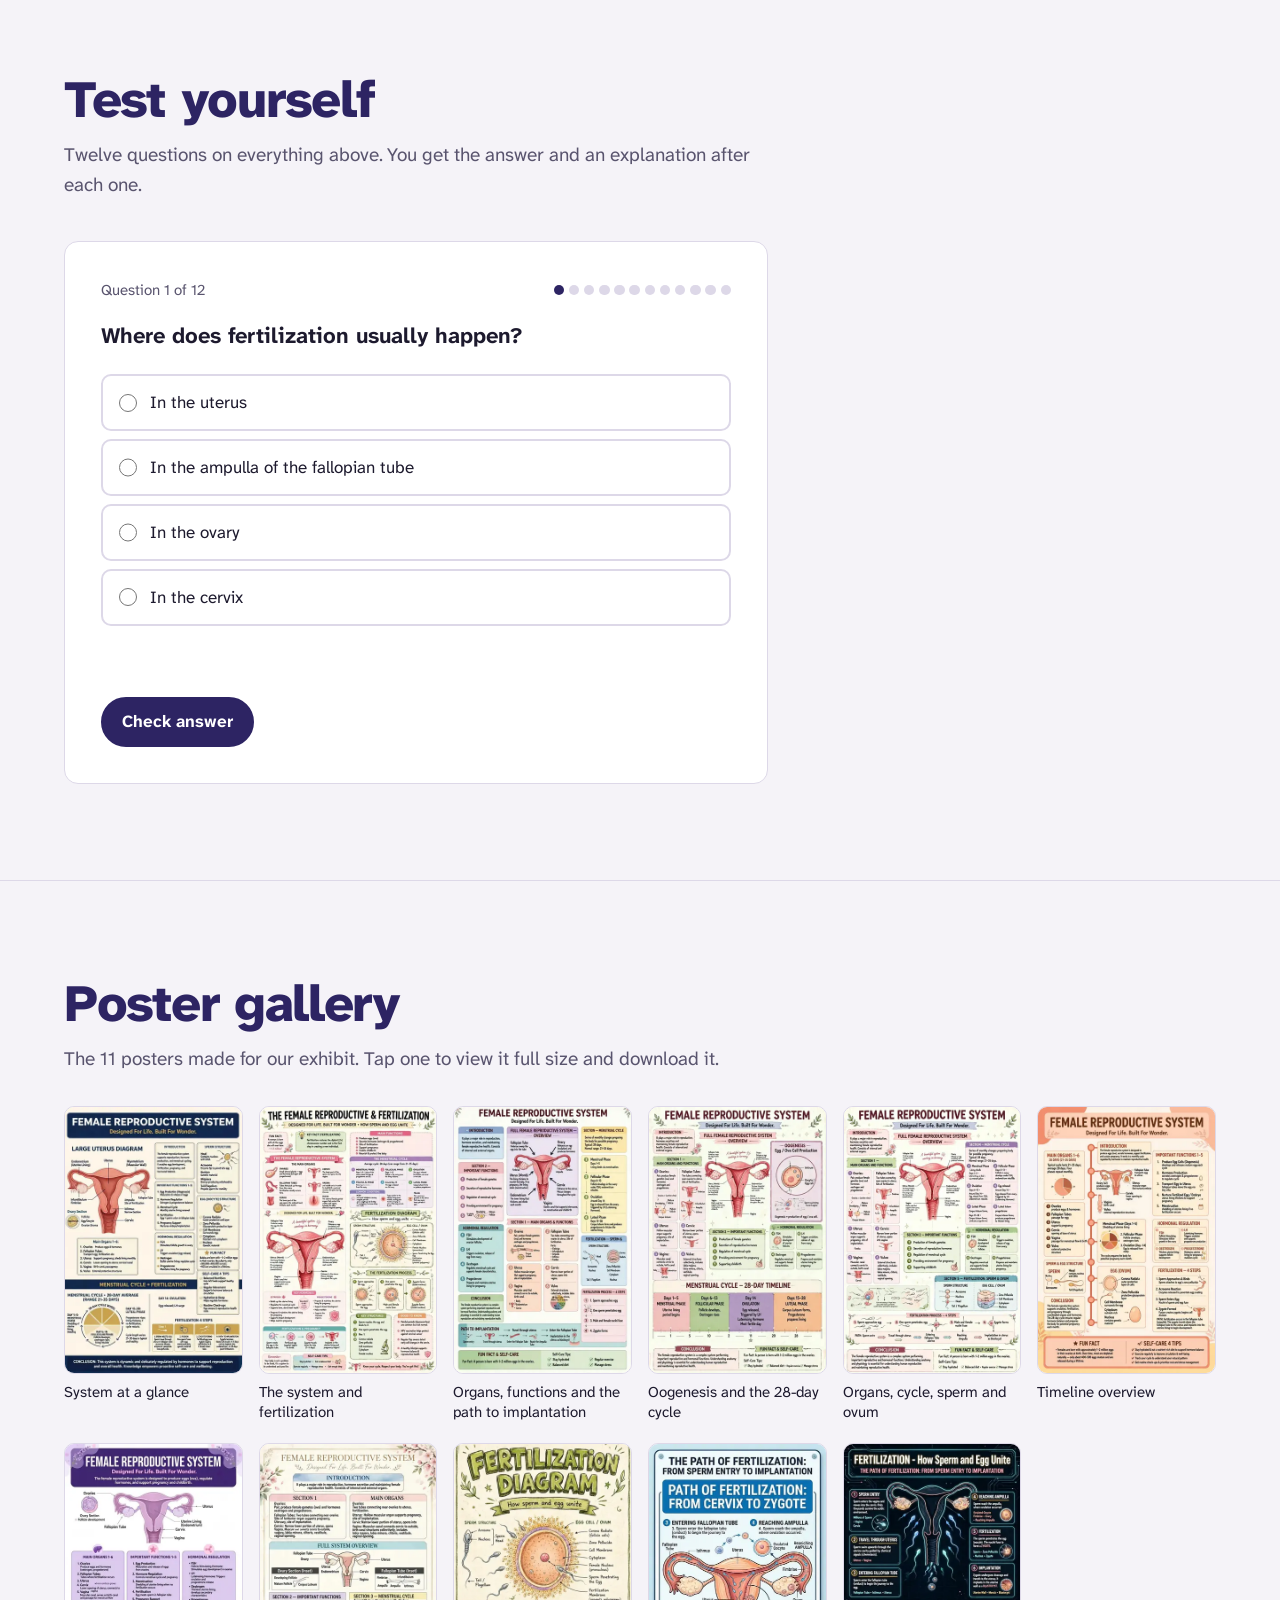
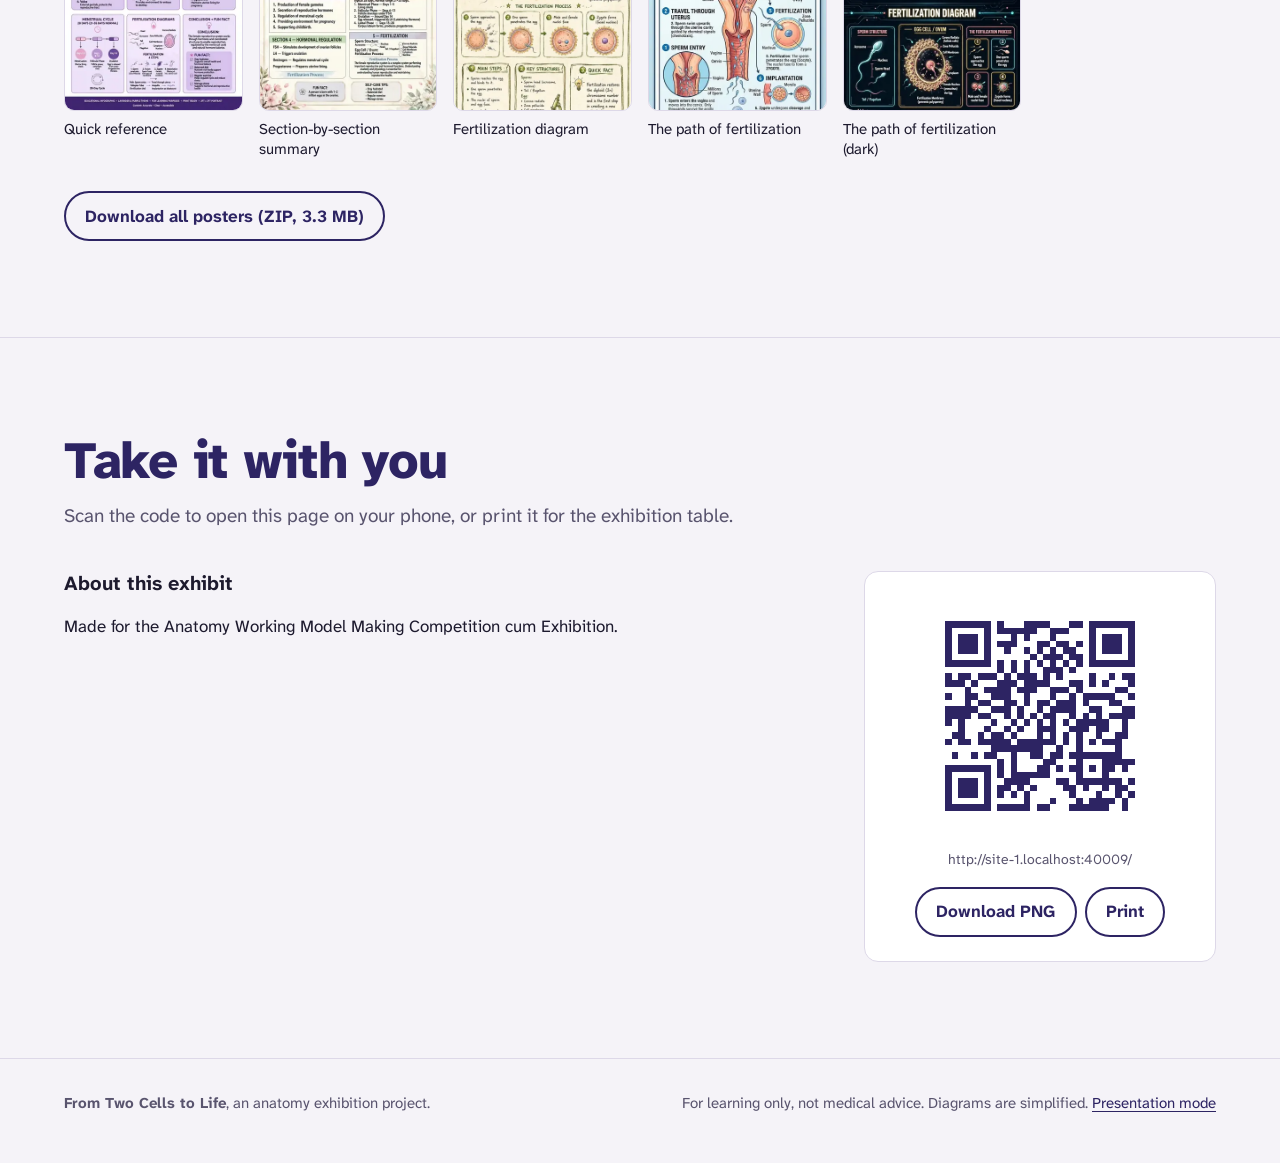
==== commit 1be5b3d7: "Cover all poster content and add a poster gallery Content from the 15 exhibition posters that the si" ====
--- a/index.html
+++ b/index.html
@@ -31,6 +31,7 @@
         <li><a href="#cycle">Cycle</a></li>
         <li><a href="#fertilization">Fertilization</a></li>
         <li><a href="#first-week">First week</a></li>
+        <li><a href="#health">Health</a></li>
         <li><a href="#quiz">Quiz</a></li>
         <li><a href="#posters">Posters</a></li>
         <li><a href="#visit">Share</a></li>
@@ -44,6 +45,7 @@
   <div class="wrap">
     <div>
       <h1><span>From two cells</span> <span>to life</span></h1>
+      <p class="tagline">Designed for life. Built for wonder.</p>
       <p class="lede">How the female reproductive system prepares, every month, for one sperm and one egg to meet.</p>
       <p class="context">A companion to our working model for the Anatomy Working Model Making Competition cum Exhibition.</p>
       <div class="hero-actions">
@@ -80,12 +82,20 @@
   <div class="wrap">
     <div class="prose">
       <h2 id="system-h">A system built for one meeting</h2>
-      <p>The female reproductive system makes eggs, produces the hormones that run the monthly cycle, and gives a fertilized egg somewhere to grow. Tap an organ to find it on the diagram.</p>
-    </div>
+      <p>The female reproductive system is a set of internal organs, from the ovaries to the vagina, plus the external structures of the vulva. Together they do five jobs. Tap an organ to find it on the diagram.</p>
+    </div>
+
+    <ul class="functions" aria-label="What the system does">
+      <li><b>Makes eggs</b><span>The ovaries mature and release one egg each cycle.</span></li>
+      <li><b>Makes hormones</b><span>Estrogen and progesterone run the monthly cycle.</span></li>
+      <li><b>Hosts fertilization</b><span>Sperm and egg meet in the fallopian tube.</span></li>
+      <li><b>Supports pregnancy</b><span>The uterus shelters and nourishes the embryo.</span></li>
+      <li><b>Gives birth</b><span>The uterus contracts; the vagina becomes the birth canal.</span></li>
+    </ul>
 
     <div class="organs">
       <figure class="organ-figure">
-        <svg class="tract" id="tract" viewBox="0 0 400 310" role="img" aria-labelledby="tract-t">
+        <svg class="tract" id="tract" viewBox="0 0 400 312" role="img" aria-labelledby="tract-t">
           <title id="tract-t">Front-view schematic of the uterus, two fallopian tubes, two ovaries, cervix and vagina.</title>
           <!-- ligaments -->
           <path class="lig" d="M150 104 C130 112 112 118 104 122"/>
@@ -135,31 +145,54 @@
             <path class="tissue" d="M186 222 L214 222 C218 248 222 268 226 292 L174 292 C178 268 182 248 186 222 Z"/>
             <text class="lbl" x="234" y="270">Vagina</text>
           </g>
+
+          <g class="part" data-part="vulva">
+            <ellipse class="tissue" cx="200" cy="297" rx="34" ry="7"/>
+            <text class="lbl" x="242" y="302">Vulva (external)</text>
+          </g>
         </svg>
         <figcaption>Simplified front view. Not to scale.</figcaption>
       </figure>
 
       <ul class="organ-list" id="organ-list">
         <li data-part="ovaries"><button type="button" aria-pressed="false">Ovaries</button>
-          <p>Two almond-sized glands, one on each side of the uterus. They hold the follicles that mature into eggs, release one egg each cycle, and make estrogen and progesterone.</p></li>
+          <p>Two almond-sized glands, one on each side of the uterus. Each egg waits inside a follicle, set in supporting tissue called the stroma. The ovaries release one egg each cycle and make estrogen and progesterone.</p></li>
         <li data-part="tubes"><button type="button" aria-pressed="false">Fallopian tubes</button>
-          <p>Finger-like fimbriae sweep the released egg into the tube. Fertilization usually happens in its widest part, the ampulla, and the tube then carries the early embryo to the uterus.</p></li>
+          <p>Each tube has four parts. The fimbriae and funnel-shaped infundibulum catch the released egg. The wide ampulla is where fertilization usually happens, and the narrow isthmus joins the uterus. Tiny hair-like cilia and gentle muscle contractions move the egg along.</p></li>
         <li data-part="uterus"><button type="button" aria-pressed="false">Uterus</button>
-          <p>A hollow, muscular organ about the size of a pear. Its thick muscle wall, the myometrium, stretches during pregnancy and contracts during birth.</p></li>
+          <p>A hollow, muscular organ about the size of a pear. Its domed top is the fundus and its main part is the body. It has three layers: the endometrium lining, the thick myometrium muscle, and a thin outer perimetrium. The muscle stretches during pregnancy and contracts during birth.</p></li>
         <li data-part="endometrium"><button type="button" aria-pressed="false">Endometrium</button>
           <p>The lining of the uterus. It thickens each cycle to receive an embryo. If no embryo implants, its upper layer is shed as the menstrual period.</p></li>
         <li data-part="cervix"><button type="button" aria-pressed="false">Cervix</button>
-          <p>The narrow lower end of the uterus that opens into the vagina. Its mucus turns thin and slippery around ovulation, which helps sperm pass through.</p></li>
+          <p>The narrow lower end of the uterus. Its cervical canal opens into the vagina. Its mucus turns thin and slippery around ovulation, which helps sperm pass through.</p></li>
         <li data-part="vagina"><button type="button" aria-pressed="false">Vagina</button>
-          <p>An elastic muscular canal from the cervix to the outside of the body. It is the birth canal and the route for menstrual flow. The external structures are called the vulva.</p></li>
+          <p>An elastic muscular canal from the cervix to the outside of the body. It receives sperm during intercourse, carries menstrual flow out of the body, and stretches to become the birth canal.</p></li>
+        <li data-part="vulva"><button type="button" aria-pressed="false">Vulva</button>
+          <p>The external genital structures: the labia majora and labia minora, the clitoris, and the vestibule around the vaginal and urethral openings. They protect the internal organs.</p></li>
       </ul>
     </div>
 
+    <div class="ovary-block">
+      <div class="prose">
+        <h3 class="sub-h">Inside the ovary: making an egg</h3>
+        <p>Making eggs is called oogenesis. It starts before birth, then pauses until puberty. From then on, a few follicles start to grow each cycle, and usually just one finishes.</p>
+      </div>
+      <ol class="follicles">
+        <li><div class="art"><svg class="cells" viewBox="0 0 60 60" role="img" aria-label="A small egg with one thin layer of cells"><circle cx="30" cy="30" r="11" fill="none" stroke="var(--hema-2)" stroke-width="2.5" stroke-dasharray="5 2"/><circle class="cyto" cx="30" cy="30" r="8"/><circle class="pn-f" cx="30" cy="30" r="3.0"/></svg></div><h4>Primordial follicle</h4><p>An immature egg wrapped in a single layer of flat cells. Almost all of the 1–2 million at birth stay at this stage.</p></li>
+        <li><div class="art"><svg class="cells" viewBox="0 0 60 60" role="img" aria-label="An egg surrounded by several layers of cells"><g class="corona"><circle cx="47.0" cy="30.0" r="3.2"/><circle cx="45.7" cy="36.5" r="3.2"/><circle cx="42.0" cy="42.0" r="3.2"/><circle cx="36.5" cy="45.7" r="3.2"/><circle cx="30.0" cy="47.0" r="3.2"/><circle cx="23.5" cy="45.7" r="3.2"/><circle cx="18.0" cy="42.0" r="3.2"/><circle cx="14.3" cy="36.5" r="3.2"/><circle cx="13.0" cy="30.0" r="3.2"/><circle cx="14.3" cy="23.5" r="3.2"/><circle cx="18.0" cy="18.0" r="3.2"/><circle cx="23.5" cy="14.3" r="3.2"/><circle cx="30.0" cy="13.0" r="3.2"/><circle cx="36.5" cy="14.3" r="3.2"/><circle cx="42.0" cy="18.0" r="3.2"/><circle cx="45.7" cy="23.5" r="3.2"/></g><g class="corona"><circle cx="42.5" cy="30.0" r="2.8"/><circle cx="40.8" cy="36.2" r="2.8"/><circle cx="36.2" cy="40.8" r="2.8"/><circle cx="30.0" cy="42.5" r="2.8"/><circle cx="23.8" cy="40.8" r="2.8"/><circle cx="19.2" cy="36.2" r="2.8"/><circle cx="17.5" cy="30.0" r="2.8"/><circle cx="19.2" cy="23.8" r="2.8"/><circle cx="23.7" cy="19.2" r="2.8"/><circle cx="30.0" cy="17.5" r="2.8"/><circle cx="36.2" cy="19.2" r="2.8"/><circle cx="40.8" cy="23.7" r="2.8"/></g><circle class="zona" style="stroke-width:2" cx="30" cy="30" r="9"/><circle class="cyto" cx="30" cy="30" r="8"/><circle class="pn-f" cx="30" cy="30" r="3.0"/></svg></div><h4>Growing follicle</h4><p>Each cycle FSH wakes a few follicles. Layers of cells multiply around the egg, and the zona pellucida forms.</p></li>
+        <li><div class="art"><svg class="cells" viewBox="0 0 60 60" role="img" aria-label="A large follicle with a fluid-filled space and the egg at one side"><circle cx="30" cy="30" r="26" fill="var(--hema-soft)" stroke="var(--hema-2)" stroke-width="2"/><g class="corona"><circle cx="53.5" cy="30.0" r="2.3"/><circle cx="53.0" cy="34.9" r="2.3"/><circle cx="51.5" cy="39.6" r="2.3"/><circle cx="49.0" cy="43.8" r="2.3"/><circle cx="45.7" cy="47.5" r="2.3"/><circle cx="41.8" cy="50.4" r="2.3"/><circle cx="37.3" cy="52.3" r="2.3"/><circle cx="32.5" cy="53.4" r="2.3"/><circle cx="27.5" cy="53.4" r="2.3"/><circle cx="22.7" cy="52.3" r="2.3"/><circle cx="18.3" cy="50.4" r="2.3"/><circle cx="14.3" cy="47.5" r="2.3"/><circle cx="11.0" cy="43.8" r="2.3"/><circle cx="8.5" cy="39.6" r="2.3"/><circle cx="7.0" cy="34.9" r="2.3"/><circle cx="6.5" cy="30.0" r="2.3"/><circle cx="7.0" cy="25.1" r="2.3"/><circle cx="8.5" cy="20.4" r="2.3"/><circle cx="11.0" cy="16.2" r="2.3"/><circle cx="14.3" cy="12.5" r="2.3"/><circle cx="18.2" cy="9.6" r="2.3"/><circle cx="22.7" cy="7.7" r="2.3"/><circle cx="27.5" cy="6.6" r="2.3"/><circle cx="32.5" cy="6.6" r="2.3"/><circle cx="37.3" cy="7.7" r="2.3"/><circle cx="41.8" cy="9.6" r="2.3"/><circle cx="45.7" cy="12.5" r="2.3"/><circle cx="49.0" cy="16.2" r="2.3"/><circle cx="51.5" cy="20.4" r="2.3"/><circle cx="53.0" cy="25.1" r="2.3"/></g><g class="corona"><circle cx="28.5" cy="38.0" r="2.2"/><circle cx="27.0" cy="43.1" r="2.2"/><circle cx="22.9" cy="46.6" r="2.2"/><circle cx="17.6" cy="47.4" r="2.2"/><circle cx="12.8" cy="45.2" r="2.2"/><circle cx="9.9" cy="40.7" r="2.2"/><circle cx="9.9" cy="35.3" r="2.2"/><circle cx="12.8" cy="30.8" r="2.2"/><circle cx="17.6" cy="28.6" r="2.2"/><circle cx="22.9" cy="29.4" r="2.2"/><circle cx="27.0" cy="32.9" r="2.2"/></g><circle class="zona" style="stroke-width:1.6" cx="19" cy="38" r="6.6"/><circle class="cyto" cx="19" cy="38" r="5.8"/><circle class="pn-f" cx="19" cy="38" r="2.2"/></svg></div><h4>Mature (Graafian) follicle</h4><p>A fluid-filled space, the antrum, swells the follicle to about 2 cm. It makes most of the cycle’s estrogen.</p></li>
+        <li><div class="art"><svg class="cells" viewBox="0 0 60 60" role="img" aria-label="A burst follicle releasing the egg"><circle cx="28" cy="34" r="21" fill="var(--hema-soft)"/><path d="M48 27.2 A21 21 0 1 1 35.2 14.3" fill="none" stroke="var(--hema-2)" stroke-width="2"/><g class="corona"><circle cx="55.0" cy="13.0" r="2.2"/><circle cx="53.6" cy="17.9" r="2.2"/><circle cx="49.7" cy="21.2" r="2.2"/><circle cx="44.7" cy="21.9" r="2.2"/><circle cx="40.1" cy="19.8" r="2.2"/><circle cx="37.4" cy="15.5" r="2.2"/><circle cx="37.4" cy="10.5" r="2.2"/><circle cx="40.1" cy="6.2" r="2.2"/><circle cx="44.7" cy="4.1" r="2.2"/><circle cx="49.7" cy="4.8" r="2.2"/><circle cx="53.6" cy="8.1" r="2.2"/></g><circle class="zona" style="stroke-width:1.6" cx="46" cy="13" r="6.6"/><circle class="cyto" cx="46" cy="13" r="5.8"/><circle class="pn-f" cx="46" cy="13" r="2.2"/></svg></div><h4>Ovulation</h4><p>The follicle bursts at the ovary’s surface and releases the egg, still wrapped in its corona radiata.</p></li>
+        <li><div class="art"><svg class="cells" viewBox="0 0 60 60" role="img" aria-label="A yellow corpus luteum"><path d="M30 6c9 0 13 6 18 9s7 11 5 18-6 14-14 17-17 1-22-5-8-14-5-21 9-18 18-18z" fill="#f2c879" stroke="#c99a3d" stroke-width="1.5"/><path d="M20 22c6 4 14 4 20 0M18 32c8 4 16 4 24 0M22 42c6 2 12 2 16 0" fill="none" stroke="#c99a3d" stroke-width="1.2" opacity=".7"/></svg></div><h4>Corpus luteum</h4><p>The empty follicle turns into a yellow gland that makes progesterone. Without a pregnancy it fades after about 14 days.</p></li>
+      </ol>
+    </div>
+
     <div class="facts" role="list">
-      <div role="listitem"><strong>1–2 million</strong><span>immature eggs present in the ovaries at birth</span></div>
-      <div role="listitem"><strong>About 400</strong><span>eggs actually released over a lifetime</span></div>
+      <div role="listitem"><strong>1–2 million</strong><span>immature eggs in the ovaries at birth</span></div>
+      <div role="listitem"><strong>300,000–400,000</strong><span>still left by puberty</span></div>
+      <div role="listitem"><strong>400–500</strong><span>eggs actually released over a lifetime</span></div>
       <div role="listitem"><strong>12–24 hours</strong><span>how long a released egg can be fertilized</span></div>
       <div role="listitem"><strong>Up to 5 days</strong><span>how long sperm can survive in the reproductive tract</span></div>
+      <div role="listitem"><strong>A few hundred</strong><span>of the millions of sperm released reach the egg</span></div>
     </div>
   </div>
 </section>
@@ -219,6 +252,20 @@
         </figure>
       </div>
     </div>
+
+    <div class="hormones">
+      <h3 class="sub-h">The four hormones</h3>
+      <ul>
+        <li><i class="swatch k-fsh"></i><h4>FSH <small>follicle-stimulating hormone</small></h4><p class="src">From the pituitary gland, at the base of the brain</p>
+          <p>Makes follicles in the ovary grow, so they start producing estrogen.</p></li>
+        <li><i class="swatch k-lh"></i><h4>LH <small>luteinizing hormone</small></h4><p class="src">From the pituitary gland</p>
+          <p>Its surge triggers ovulation. Afterwards it supports the corpus luteum as it makes progesterone.</p></li>
+        <li><i class="swatch k-est"></i><h4>Estrogen <small>also spelled oestrogen</small></h4><p class="src">From the growing follicles</p>
+          <p>Rebuilds the uterine lining and thins cervical mucus. It also drives breast development at puberty and supports bone and heart health.</p></li>
+        <li><i class="swatch k-pro"></i><h4>Progesterone</h4><p class="src">From the corpus luteum, later the placenta</p>
+          <p>Prepares and maintains the lining for pregnancy. When it falls, the lining is shed as a period.</p></li>
+      </ul>
+    </div>
   </div>
 </section>
 
@@ -230,6 +277,16 @@
       <p>Of the millions of sperm released, a few hundred reach the egg in the ampulla of the fallopian tube. Only one gets in.</p>
     </div>
 
+    <h3 class="sub-h">The sperm’s journey</h3>
+    <ol class="route">
+      <li><b>Vagina</b><span>Millions of sperm arrive. Its acidic environment kills many of them.</span></li>
+      <li><b>Cervix</b><span>Around ovulation its mucus turns thin and stretchy, and lets thousands of the strongest swimmers through.</span></li>
+      <li><b>Uterus</b><span>Sperm swim up through the cavity, helped along by its muscle contractions.</span></li>
+      <li><b>Fallopian tube</b><span>They enter through the narrow isthmus. Chemical signals from the egg (chemotaxis) guide them on.</span></li>
+      <li><b>Ampulla</b><span>A few hundred reach the egg, and fertilization happens here.</span></li>
+    </ol>
+
+    <h3 class="sub-h">Fertilization, step by step</h3>
     <ol class="steps">
       <li>
         <div class="art"><svg class="cells" viewBox="0 0 120 120" role="img" aria-label="Several sperm approaching an egg surrounded by corona cells"><g class="corona"><circle cx="46.5" cy="93.9" r="2.8"/><circle cx="39.2" cy="88.8" r="2.8"/><circle cx="34.3" cy="83.4" r="3.2"/><circle cx="30.9" cy="78.8" r="3.2"/><circle cx="26.9" cy="69.5" r="2.9"/><circle cx="24.4" cy="63.1" r="3.3"/><circle cx="24.4" cy="56.3" r="2.8"/><circle cx="27.5" cy="47.5" r="2.9"/><circle cx="29.4" cy="43.2" r="3.6"/><circle cx="33.2" cy="36.5" r="3.4"/><circle cx="39.1" cy="30.8" r="2.8"/><circle cx="44.7" cy="27.9" r="3.4"/><circle cx="52.8" cy="24.5" r="3.3"/><circle cx="60.2" cy="23.4" r="3.5"/><circle cx="68.5" cy="24.0" r="3.3"/><circle cx="75.4" cy="24.8" r="3.5"/><circle cx="81.5" cy="27.6" r="2.8"/><circle cx="87.8" cy="32.8" r="2.9"/><circle cx="91.8" cy="39.5" r="3.4"/><circle cx="96.6" cy="46.5" r="3.6"/><circle cx="98.5" cy="52.1" r="3.3"/><circle cx="98.9" cy="60.5" r="3.6"/><circle cx="97.8" cy="69.3" r="3.4"/><circle cx="96.8" cy="73.4" r="3.4"/><circle cx="91.6" cy="83.1" r="3.0"/><circle cx="87.8" cy="86.9" r="2.7"/><circle cx="81.2" cy="91.0" r="2.8"/><circle cx="76.3" cy="94.6" r="2.9"/><circle cx="68.2" cy="96.3" r="3.6"/><circle cx="61.4" cy="96.9" r="3.3"/><circle cx="51.0" cy="95.9" r="3.6"/><circle cx="54.8" cy="102.1" r="3.6"/><circle cx="45.6" cy="99.1" r="2.9"/><circle cx="41.6" cy="97.3" r="3.2"/><circle cx="34.2" cy="92.3" r="2.7"/><circle cx="29.4" cy="87.7" r="3.3"/><circle cx="23.5" cy="79.8" r="3.2"/><circle cx="21.1" cy="74.2" r="2.8"/><circle cx="18.9" cy="65.7" r="3.6"/><circle cx="19.2" cy="58.6" r="3.1"/><circle cx="19.2" cy="54.1" r="2.8"/><circle cx="21.5" cy="47.1" r="2.9"/><circle cx="25.2" cy="39.4" r="2.7"/><circle cx="28.7" cy="33.8" r="3.1"/><circle cx="32.5" cy="27.8" r="3.3"/><circle cx="39.5" cy="23.8" r="3.1"/><circle cx="47.1" cy="20.3" r="3.6"/><circle cx="56.8" cy="17.4" r="3.2"/><circle cx="60.4" cy="17.7" r="3.1"/><circle cx="68.7" cy="17.0" r="2.9"/><circle cx="75.1" cy="18.2" r="3.3"/><circle cx="82.3" cy="22.0" r="2.7"/><circle cx="90.4" cy="26.6" r="3.6"/><circle cx="95.2" cy="33.4" r="3.1"/><circle cx="99.0" cy="37.1" r="3.3"/><circle cx="102.6" cy="46.6" r="2.9"/><circle cx="105.4" cy="53.9" r="3.6"/><circle cx="105.5" cy="61.5" r="3.5"/><circle cx="104.5" cy="66.4" r="3.1"/><circle cx="102.2" cy="72.7" r="3.0"/><circle cx="100.0" cy="80.9" r="3.7"/><circle cx="95.6" cy="88.0" r="3.7"/><circle cx="87.9" cy="94.1" r="2.9"/><circle cx="84.1" cy="96.3" r="2.9"/><circle cx="76.3" cy="101.3" r="3.6"/><circle cx="69.5" cy="102.6" r="3.5"/><circle cx="63.7" cy="103.2" r="3.6"/></g><circle class="cyto" cx="62" cy="60" r="28"/><circle class="zona" cx="62" cy="60" r="30"/><circle class="pn-f" cx="68" cy="56" r="7"/><use href="#sp" transform="translate(11.3 41.5) rotate(20) scale(0.42)"/><use href="#sp" transform="translate(7.5 79.8) rotate(-20) scale(0.42)"/><use href="#sp" transform="translate(29.9 14.1) rotate(55) scale(0.42)"/><use href="#sp" transform="translate(33.5 109.4) rotate(-60) scale(0.42)"/><use href="#sp" transform="translate(91.0 9.8) rotate(120) scale(0.42)"/></svg></div>
@@ -244,12 +301,12 @@
       <li>
         <div class="art"><svg class="cells" viewBox="0 0 120 120" role="img" aria-label="A sperm inside the egg; the zona has hardened and other sperm are blocked outside"><g class="corona"><circle cx="87.5" cy="33.7" r="3.0"/><circle cx="91.7" cy="38.1" r="2.9"/><circle cx="95.5" cy="45.2" r="3.7"/><circle cx="98.6" cy="54.1" r="3.0"/><circle cx="98.6" cy="61.5" r="3.1"/><circle cx="98.4" cy="65.4" r="3.2"/><circle cx="95.6" cy="74.2" r="3.2"/><circle cx="93.1" cy="79.2" r="2.8"/><circle cx="87.4" cy="85.9" r="2.7"/><circle cx="82.1" cy="90.5" r="3.3"/><circle cx="75.1" cy="95.1" r="3.4"/><circle cx="67.1" cy="97.3" r="3.1"/><circle cx="60.9" cy="97.8" r="2.9"/><circle cx="52.1" cy="95.9" r="2.8"/><circle cx="44.5" cy="93.3" r="3.4"/><circle cx="38.5" cy="89.3" r="2.9"/><circle cx="34.0" cy="84.2" r="3.6"/><circle cx="28.7" cy="77.4" r="3.3"/><circle cx="26.0" cy="70.0" r="3.4"/><circle cx="26.1" cy="64.8" r="2.9"/><circle cx="25.8" cy="57.0" r="3.6"/><circle cx="26.5" cy="48.8" r="3.4"/><circle cx="29.9" cy="41.6" r="2.7"/><circle cx="34.2" cy="34.9" r="3.2"/><circle cx="39.1" cy="30.6" r="2.8"/><circle cx="46.5" cy="26.9" r="2.8"/><circle cx="51.6" cy="24.1" r="2.9"/><circle cx="60.8" cy="22.2" r="3.2"/><circle cx="67.0" cy="23.4" r="3.4"/><circle cx="75.7" cy="25.4" r="3.4"/><circle cx="79.8" cy="28.2" r="3.0"/><circle cx="59.2" cy="17.0" r="2.7"/><circle cx="65.6" cy="17.5" r="3.4"/><circle cx="75.8" cy="18.9" r="3.0"/><circle cx="81.8" cy="21.9" r="3.2"/><circle cx="87.2" cy="24.3" r="2.9"/><circle cx="95.6" cy="32.0" r="2.7"/><circle cx="98.6" cy="36.4" r="3.7"/><circle cx="101.3" cy="43.4" r="2.9"/><circle cx="103.9" cy="52.6" r="3.3"/><circle cx="104.9" cy="56.5" r="3.7"/><circle cx="105.4" cy="64.0" r="3.2"/><circle cx="102.8" cy="74.6" r="3.0"/><circle cx="99.3" cy="81.3" r="2.7"/><circle cx="97.4" cy="84.4" r="3.2"/><circle cx="91.3" cy="90.6" r="3.1"/><circle cx="86.1" cy="96.3" r="2.7"/><circle cx="77.7" cy="100.6" r="2.8"/><circle cx="69.6" cy="102.7" r="3.6"/><circle cx="64.8" cy="102.7" r="3.1"/><circle cx="54.3" cy="102.5" r="3.1"/><circle cx="49.5" cy="100.8" r="2.8"/><circle cx="43.5" cy="99.4" r="3.0"/><circle cx="34.7" cy="92.7" r="3.0"/><circle cx="30.7" cy="88.7" r="3.1"/><circle cx="24.2" cy="81.8" r="3.5"/><circle cx="21.4" cy="76.2" r="3.7"/><circle cx="19.6" cy="69.2" r="2.8"/><circle cx="19.1" cy="60.9" r="3.5"/><circle cx="19.8" cy="53.9" r="2.8"/><circle cx="22.2" cy="45.6" r="3.2"/><circle cx="23.8" cy="40.9" r="3.5"/><circle cx="29.4" cy="32.5" r="3.4"/><circle cx="32.2" cy="28.9" r="3.1"/><circle cx="38.0" cy="25.0" r="2.9"/><circle cx="47.1" cy="19.7" r="2.9"/><circle cx="54.2" cy="16.9" r="3.2"/></g><circle class="cyto" cx="62" cy="60" r="28"/><circle class="zona hard" cx="62" cy="60" r="30"/><circle class="pn-f" cx="68" cy="56" r="7"/><use href="#sp" transform="translate(48.0 60.0) rotate(0) scale(0.42)"/><use href="#sp" class="blocked" transform="translate(26.6 24.6) rotate(45) scale(0.42)"/><use href="#sp" class="blocked" transform="translate(25.9 96.1) rotate(-45) scale(0.42)"/><use href="#sp" class="blocked" transform="translate(79.8 11.1) rotate(110) scale(0.42)"/><use href="#sp" class="blocked" transform="translate(88.0 105.0) rotate(-120) scale(0.42)"/></svg></div>
         <h3>One sperm fuses</h3>
-        <p>The first sperm to fuse with the egg membrane triggers the cortical reaction. The zona hardens, and every other sperm is shut out.</p>
+        <p>The first sperm to fuse with the egg membrane triggers the cortical reaction. The zona hardens into a fertilization membrane that blocks polyspermy: no other sperm can get in.</p>
       </li>
       <li>
         <div class="art"><svg class="cells" viewBox="0 0 120 120" role="img" aria-label="Male and female pronuclei side by side in the centre of the zygote"><g class="corona"><circle cx="86.1" cy="87.2" r="3.1"/><circle cx="72.3" cy="95.1" r="3.0"/><circle cx="54.1" cy="96.8" r="3.5"/><circle cx="39.9" cy="89.5" r="3.3"/><circle cx="29.5" cy="77.0" r="2.8"/><circle cx="24.2" cy="61.6" r="2.8"/><circle cx="28.1" cy="44.5" r="3.6"/><circle cx="37.8" cy="32.5" r="3.0"/><circle cx="52.7" cy="24.3" r="3.7"/><circle cx="70.9" cy="23.4" r="2.7"/><circle cx="83.3" cy="29.3" r="3.6"/><circle cx="95.1" cy="43.1" r="2.7"/><circle cx="99.7" cy="58.8" r="3.6"/><circle cx="95.8" cy="76.9" r="3.0"/><circle cx="96.3" cy="86.1" r="3.4"/><circle cx="80.8" cy="99.1" r="3.4"/><circle cx="65.2" cy="102.8" r="3.3"/><circle cx="51.4" cy="102.2" r="3.0"/><circle cx="33.3" cy="92.3" r="3.0"/><circle cx="25.3" cy="81.5" r="3.4"/><circle cx="19.8" cy="63.4" r="2.8"/><circle cx="20.7" cy="47.5" r="3.1"/><circle cx="27.8" cy="33.6" r="2.7"/><circle cx="40.9" cy="22.6" r="3.7"/><circle cx="58.2" cy="16.5" r="3.2"/><circle cx="73.2" cy="18.9" r="3.7"/><circle cx="89.7" cy="27.5" r="2.7"/><circle cx="100.1" cy="39.5" r="3.1"/><circle cx="104.9" cy="54.6" r="3.7"/><circle cx="102.7" cy="71.0" r="3.1"/></g><circle class="cyto" cx="62" cy="60" r="28"/><circle class="zona hard" cx="62" cy="60" r="30"/><circle class="pn-m" cx="55" cy="60" r="7"/><circle class="pn-f" cx="69" cy="60" r="7"/></svg></div>
         <h3>A zygote forms</h3>
-        <p>The egg finishes its second meiotic division. The male and female pronuclei, each with 23 chromosomes, combine to give the zygote its 46.</p>
+        <p>The egg finishes its second meiotic division. The male and female pronuclei, each with 23 chromosomes, combine. The zygote has 46, restoring the diploid (2n) number.</p>
       </li>
     </ol>
 
@@ -257,9 +314,10 @@
       <section aria-labelledby="sperm-h">
         <h3 id="sperm-h">Sperm cell</h3>
         <ul>
+          <li><b>Head</b>: holds the acrosome and the nucleus</li>
           <li><b>Acrosome</b>: enzyme-filled cap on the head</li>
           <li><b>Nucleus</b>: 23 chromosomes from the father</li>
-          <li><b>Middle piece</b>: packed with mitochondria that power swimming</li>
+          <li><b>Middle piece (midpiece)</b>: packed with mitochondria that power swimming</li>
           <li><b>Tail (flagellum)</b>: whips to drive the cell forward</li>
         </ul>
       </section>
@@ -305,12 +363,58 @@
   </div>
 </section>
 
+<!-- ===================== HEALTH ===================== -->
+<section class="section" id="health" aria-labelledby="health-h">
+  <div class="wrap">
+    <div class="prose">
+      <h2 id="health-h">Caring for the system</h2>
+      <p>Knowing how the system works makes it easier to look after, and to notice when something is off.</p>
+    </div>
+    <div class="health">
+      <section aria-labelledby="cond-h">
+        <h3 id="cond-h">Common conditions</h3>
+        <dl>
+          <dt>PCOS (polycystic ovary syndrome)</dt>
+          <dd>A hormone imbalance that can cause irregular periods, acne, extra hair growth and weight gain, and can make it harder to get pregnant.</dd>
+          <dt>Endometriosis</dt>
+          <dd>Tissue similar to the uterine lining grows outside the uterus, causing painful periods and pelvic pain.</dd>
+          <dt>Fibroids</dt>
+          <dd>Non-cancerous growths in the muscle of the uterus that can cause heavy or painful periods.</dd>
+        </dl>
+      </section>
+      <section aria-labelledby="know-h">
+        <h3 id="know-h">Good to know</h3>
+        <ul>
+          <li>Some period pain is common. Pain that stops you from going about your day is not normal, and is worth seeing a doctor about.</li>
+          <li>The HPV vaccine protects against the virus behind most cervical cancers.</li>
+          <li>Regular cervical screening (the Pap smear) finds early cell changes in the cervix, long before they cause harm.</li>
+          <li>A cycle that suddenly changes or stops is worth getting checked.</li>
+        </ul>
+      </section>
+      <section aria-labelledby="care-h">
+        <h3 id="care-h">Everyday self-care</h3>
+        <ul class="checks">
+          <li>Drink enough water</li>
+          <li>Eat a balanced diet with iron-rich foods</li>
+          <li>Move regularly</li>
+          <li>Sleep well and manage stress</li>
+          <li>Track your cycle to learn your pattern</li>
+          <li>Go for routine check-ups</li>
+        </ul>
+      </section>
+    </div>
+    <blockquote class="closing">
+      <p>Your body is not a problem to be fixed. It’s a system to be understood and cared for.</p>
+    </blockquote>
+  </div>
+</section>
+
 <!-- ===================== QUIZ ===================== -->
 <section class="section" id="quiz" aria-labelledby="quiz-h">
   <div class="wrap">
     <div class="prose">
       <h2 id="quiz-h">Test yourself</h2>
-      <p>Ten questions on everything above. You get the answer and an explanation after each one.</p>
+      <p>Twelve questions on everything above. You get the answer and an explanation after each one.</p>
     </div>
     <div class="quiz" id="quiz-box">
       <noscript><p>The quiz needs JavaScript turned on.</p></noscript>
@@ -322,33 +426,61 @@
 <section class="section" id="posters" aria-labelledby="posters-h">
   <div class="wrap">
     <div class="prose">
-      <h2 id="posters-h">Exhibition posters</h2>
-      <p>The illustrated charts displayed with our model. Open one to see it full size.</p>
-    </div>
-    <div class="posters">
-      <figure class="poster">
-        <a href="assets/img/poster-system-1066.webp">
-          <picture>
-            <source type="image/webp" srcset="assets/img/poster-system-640.webp 640w, assets/img/poster-system-1066.webp 1066w" sizes="(min-width: 72rem) 36rem, (min-width: 40rem) 50vw, 100vw">
-            <img src="assets/img/poster-system-1066.jpg" width="1066" height="1599" loading="lazy" decoding="async"
-                 alt="Illustrated poster of the female reproductive system: main organs, the menstrual cycle, key hormones, the fertilization process and self-care tips.">
-          </picture>
-        </a>
-        <figcaption>The female reproductive system and fertilization</figcaption>
-      </figure>
-      <figure class="poster">
-        <a href="assets/img/poster-fertilization-732.webp">
-          <picture>
-            <source type="image/webp" srcset="assets/img/poster-fertilization-640.webp 640w, assets/img/poster-fertilization-732.webp 732w" sizes="(min-width: 72rem) 36rem, (min-width: 40rem) 50vw, 100vw">
-            <img src="assets/img/poster-fertilization-732.jpg" width="732" height="1172" loading="lazy" decoding="async"
-                 alt="Labelled fertilization diagram showing sperm structure, the parts of the egg cell, and four stages from sperm approaching the egg to the zygote forming.">
-          </picture>
-        </a>
-        <figcaption>Fertilization diagram: how sperm and egg unite</figcaption>
-      </figure>
-    </div>
-  </div>
-</section>
+      <h2 id="posters-h">Poster gallery</h2>
+      <p>The 11 posters made for our exhibit. Tap one to view it full size and download it.</p>
+    </div>
+    <ul class="gallery" id="gallery">
+      <li><a href="assets/posters/01-system-at-a-glance.jpg" data-full="assets/posters/01-system-at-a-glance.webp" data-title="System at a glance">
+        <img src="assets/posters/01-system-at-a-glance-400.webp" width="400" height="578" loading="lazy" decoding="async" alt="Navy and gold poster with a labelled uterus diagram, an ovary section, the main organs, functions, hormones, sperm and egg structure, a 28-day cycle wheel, fertilization steps and self-care tips.">
+        <span>System at a glance</span></a></li>
+      <li><a href="assets/posters/02-system-and-fertilization.jpg" data-full="assets/posters/02-system-and-fertilization.webp" data-title="The system and fertilization">
+        <img src="assets/posters/02-system-and-fertilization-400.webp" width="400" height="600" loading="lazy" decoding="async" alt="Illustrated poster of the main organs, the menstrual cycle, common conditions, key hormones, the fertilization process and self-care tips.">
+        <span>The system and fertilization</span></a></li>
+      <li><a href="assets/posters/03-organs-and-functions.jpg" data-full="assets/posters/03-organs-and-functions.webp" data-title="Organs, functions and the path to implantation">
+        <img src="assets/posters/03-organs-and-functions-400.webp" width="400" height="600" loading="lazy" decoding="async" alt="Pastel poster with a full system overview, the main organs and functions, hormones, the menstrual cycle phases, fertilization steps and the path to implantation.">
+        <span>Organs, functions and the path to implantation</span></a></li>
+      <li><a href="assets/posters/04-oogenesis-and-cycle.jpg" data-full="assets/posters/04-oogenesis-and-cycle.webp" data-title="Oogenesis and the 28-day cycle">
+        <img src="assets/posters/04-oogenesis-and-cycle-400.webp" width="400" height="600" loading="lazy" decoding="async" alt="Pink poster with the system overview, organs and functions, oogenesis, hormones and a 28-day menstrual cycle timeline.">
+        <span>Oogenesis and the 28-day cycle</span></a></li>
+      <li><a href="assets/posters/05-sperm-and-ovum.jpg" data-full="assets/posters/05-sperm-and-ovum.webp" data-title="Organs, cycle, sperm and ovum">
+        <img src="assets/posters/05-sperm-and-ovum-400.webp" width="400" height="600" loading="lazy" decoding="async" alt="Pink poster with the system overview, organs, the menstrual cycle, hormones, sperm and ovum structure and the fertilization process.">
+        <span>Organs, cycle, sperm and ovum</span></a></li>
+      <li><a href="assets/posters/06-timeline-overview.jpg" data-full="assets/posters/06-timeline-overview.webp" data-title="Timeline overview">
+        <img src="assets/posters/06-timeline-overview-400.webp" width="400" height="600" loading="lazy" decoding="async" alt="Peach poster arranged along a timeline: introduction, organs, the cycle, hormones, the egg, fertilization steps, a fun fact and self-care tips.">
+        <span>Timeline overview</span></a></li>
+      <li><a href="assets/posters/07-quick-reference.jpg" data-full="assets/posters/07-quick-reference.webp" data-title="Quick reference">
+        <img src="assets/posters/07-quick-reference-400.webp" width="400" height="600" loading="lazy" decoding="async" alt="Lavender poster with a labelled diagram and panels on organs, functions, hormones, the cycle, fertilization and self-care.">
+        <span>Quick reference</span></a></li>
+      <li><a href="assets/posters/08-section-summary.jpg" data-full="assets/posters/08-section-summary.webp" data-title="Section-by-section summary">
+        <img src="assets/posters/08-section-summary-400.webp" width="400" height="600" loading="lazy" decoding="async" alt="Watercolour poster with numbered sections on organs, functions, the cycle, hormones and fertilization.">
+        <span>Section-by-section summary</span></a></li>
+      <li><a href="assets/posters/09-fertilization-diagram.jpg" data-full="assets/posters/09-fertilization-diagram.webp" data-title="Fertilization diagram">
+        <img src="assets/posters/09-fertilization-diagram-400.webp" width="400" height="640" loading="lazy" decoding="async" alt="Labelled fertilization diagram showing sperm structure, the parts of the egg cell, and four stages from sperm approaching the egg to the zygote forming.">
+        <span>Fertilization diagram</span></a></li>
+      <li><a href="assets/posters/10-path-of-fertilization.jpg" data-full="assets/posters/10-path-of-fertilization.webp" data-title="The path of fertilization">
+        <img src="assets/posters/10-path-of-fertilization-400.webp" width="400" height="716" loading="lazy" decoding="async" alt="Diagram of the route sperm take from the vagina through the cervix and uterus to the ampulla, then fertilization and implantation.">
+        <span>The path of fertilization</span></a></li>
+      <li><a href="assets/posters/11-path-of-fertilization-dark.jpg" data-full="assets/posters/11-path-of-fertilization-dark.webp" data-title="The path of fertilization (dark)">
+        <img src="assets/posters/11-path-of-fertilization-dark-400.webp" width="400" height="731" loading="lazy" decoding="async" alt="Dark poster of the six stages from sperm entry to implantation, with a labelled fertilization diagram.">
+        <span>The path of fertilization (dark)</span></a></li>
+    </ul>
+    <p class="gallery-all"><a class="btn ghost" href="assets/posters/from-two-cells-to-life-posters.zip" download>Download all posters (ZIP, 3.3 MB)</a></p>
+  </div>
+</section>
+
+<dialog class="lightbox" id="lightbox" aria-labelledby="lb-title">
+  <div class="lb-bar">
+    <p class="lb-title"><span id="lb-title"></span> <span class="lb-count" id="lb-count"></span></p>
+    <a class="btn ghost" id="lb-download" href="" download>Download</a>
+    <a class="lb-link" id="lb-open" href="" target="_blank" rel="noopener">Open full size</a>
+    <button class="icon-btn" type="button" id="lb-close" aria-label="Close"><svg viewBox="0 0 16 16" aria-hidden="true"><path d="M3 3l10 10M13 3 3 13" stroke="currentColor" stroke-width="2"/></svg></button>
+  </div>
+  <div class="lb-stage">
+    <button class="icon-btn lb-nav" type="button" id="lb-prev" aria-label="Previous poster"><svg viewBox="0 0 16 16" aria-hidden="true"><path d="M10.5 2.5 5 8l5.5 5.5" fill="none" stroke="currentColor" stroke-width="2"/></svg></button>
+    <img id="lb-img" alt="">
+    <button class="icon-btn lb-nav" type="button" id="lb-next" aria-label="Next poster"><svg viewBox="0 0 16 16" aria-hidden="true"><path d="M5.5 2.5 11 8l-5.5 5.5" fill="none" stroke="currentColor" stroke-width="2"/></svg></button>
+  </div>
+</dialog>
 
 <!-- ===================== VISIT / SHARE ===================== -->
 <section class="section" id="visit" aria-labelledby="visit-h">
--- a/assets/css/site.css
+++ b/assets/css/site.css
@@ -34,6 +34,7 @@
   --gutter: clamp(1rem, 4vw, 2.5rem);
   --radius-s: 6px;
   --radius-m: 14px;
+  --bar-h: 3.5rem;
   color-scheme: light;
 }
 
@@ -61,7 +62,7 @@
 
 *, *::before, *::after { box-sizing: border-box; }
 [hidden] { display: none !important; }
-html { -webkit-text-size-adjust: 100%; scroll-padding-top: 4.5rem; }
+html { -webkit-text-size-adjust: 100%; }
 @media (prefers-reduced-motion: no-preference) { html { scroll-behavior: smooth; } }
 
 body {
@@ -99,7 +100,7 @@
   -webkit-backdrop-filter: blur(10px);
   border-bottom: 1px solid var(--line);
 }
-.bar .wrap { display: flex; align-items: center; gap: 1.25rem; min-height: 3.5rem; }
+.bar .wrap { display: flex; align-items: center; gap: 1.25rem; min-height: var(--bar-h); }
 .brand {
   display: flex; align-items: center; gap: .5rem;
   font-weight: 800; color: var(--hema); text-decoration: none; white-space: nowrap;
@@ -168,7 +169,13 @@
 .btn svg { width: 1.1em; height: 1.1em; }
 
 /* ---------- Sections ---------- */
-.section { padding-block: clamp(3rem, 8vw, 6rem); border-top: 1px solid var(--line); }
+.section {
+  --sec-pad: clamp(3rem, 8vw, 6rem);
+  padding-block: var(--sec-pad);
+  border-top: 1px solid var(--line);
+  /* Jump links land with the heading just under the sticky bar, not at the top of the padding. */
+  scroll-margin-top: calc(var(--bar-h) + 1.5rem - var(--sec-pad));
+}
 .section h2 {
   margin: 0 0 .75rem;
   font-size: clamp(2rem, 4.6vw, 3.25rem);
@@ -417,7 +424,7 @@
 
 /* ---------- Print ---------- */
 @media print {
-  .bar, .skip, .hero-actions, .dial-controls, .quiz, #quiz, .qr-form, .qr-actions, .posters { display: none !important; }
+  .bar, .skip, .hero-actions, .dial-controls, .quiz, #quiz, .qr-form, .qr-actions, .gallery, .gallery-all, .lightbox { display: none !important; }
   body { background: #fff; color: #000; }
   .section { break-inside: avoid-page; padding-block: 1.5rem; }
   body.print-qr > *:not(main) { display: none !important; }
@@ -459,3 +466,109 @@
   .bar nav a { padding: .6rem .8rem; }
   .organ-list button { padding-block: .2rem; }
 }
+
+/* ---------- Additions: tagline, functions, ovary, hormones, journey, health, gallery ---------- */
+.hero .tagline { margin: 1.1rem 0 0; font-size: clamp(1.125rem, 2vw, 1.375rem); font-weight: 700; color: var(--eosin); }
+.hero .tagline + .lede { margin-top: .6rem; }
+
+.sub-h { font-size: 1.5rem; color: var(--hema); letter-spacing: -.01em; margin: 3rem 0 .5rem; }
+.prose .sub-h { margin-top: 0; }
+h4 { font-size: 1.0625rem; line-height: 1.3; margin: 0 0 .3rem; }
+
+.functions { list-style: none; padding: 0; margin: 2rem 0 0; display: grid; gap: 1px; grid-template-columns: repeat(auto-fit, minmax(11rem, 1fr)); background: var(--line); border: 1px solid var(--line); border-radius: var(--radius-m); overflow: hidden; }
+.functions li { background: var(--surface); padding: 1rem 1.1rem; }
+.functions b { display: block; color: var(--hema); font-size: 1.0625rem; }
+.functions span { display: block; font-size: .9375rem; color: var(--muted); line-height: 1.45; margin-top: .2rem; }
+
+.ovary-block { margin-top: 3.5rem; }
+.follicles { list-style: none; padding: 0; margin: 1.5rem 0 0; display: grid; gap: 1.25rem; grid-template-columns: repeat(5, minmax(0, 1fr)); position: relative; }
+.follicles::before { content: ""; position: absolute; left: 10%; right: 10%; top: 3rem; height: 2px; background: linear-gradient(90deg, var(--hema-2), #e0a83a); }
+.follicles li { position: relative; }
+.follicles .art { width: 6rem; height: 6rem; border-radius: 50%; background: var(--surface); border: 1px solid var(--line); display: grid; place-items: center; margin-bottom: .75rem; position: relative; }
+.follicles .art svg { width: 4.6rem; height: 4.6rem; }
+.follicles p { margin: 0; font-size: .9375rem; color: var(--muted); line-height: 1.5; }
+@media (max-width: 56rem) {
+  .follicles { grid-template-columns: 1fr; gap: 0; }
+  .follicles::before { left: 2.25rem; right: auto; top: 2rem; bottom: 2rem; width: 2px; height: auto; background: linear-gradient(180deg, var(--hema-2), #e0a83a); }
+  .follicles li { display: grid; grid-template-columns: 4.5rem 1fr; column-gap: 1rem; padding-bottom: 1.25rem; }
+  .follicles .art { width: 4.5rem; height: 4.5rem; grid-row: span 2; margin: 0; }
+  .follicles .art svg { width: 3.5rem; height: 3.5rem; }
+  .follicles h4 { align-self: end; }
+}
+
+.hormones ul { list-style: none; padding: 0; margin: 1rem 0 0; display: grid; gap: 1rem; grid-template-columns: repeat(auto-fit, minmax(15rem, 1fr)); }
+.hormones li { background: var(--surface); border: 1px solid var(--line); border-radius: var(--radius-m); padding: 1.1rem 1.2rem 1.2rem; position: relative; }
+.hormones .swatch { position: absolute; left: 0; top: 1.2rem; bottom: 1.2rem; width: 4px; border-radius: 0 4px 4px 0; }
+.hormones h4 { font-size: 1.25rem; color: var(--ink); }
+.hormones small { font-size: .8125rem; font-weight: 400; color: var(--muted); }
+.hormones .src { font-size: .875rem; color: var(--muted); margin: 0 0 .5rem; }
+.hormones p { margin: 0; font-size: .9688rem; }
+.swatch.k-fsh { background: var(--hema-2); } .swatch.k-lh { background: var(--amber); }
+.swatch.k-est { background: var(--eosin-bright); } .swatch.k-pro { background: var(--teal); }
+
+.route { list-style: none; padding: 0; margin: 1rem 0 0; display: grid; grid-template-columns: repeat(5, minmax(0, 1fr)); counter-reset: route; position: relative; }
+.route::before { content: ""; position: absolute; left: 1rem; right: 1rem; top: 1rem; height: 2px; background: linear-gradient(90deg, var(--hema-2), var(--eosin)); }
+.route li { counter-increment: route; padding-right: 1rem; position: relative; }
+.route li::before { content: counter(route); display: grid; place-items: center; width: 2rem; height: 2rem; border-radius: 50%; background: var(--surface); border: 2px solid var(--eosin); color: var(--eosin); font-weight: 800; font-size: .9375rem; margin-bottom: .6rem; position: relative; }
+.route b { display: block; font-size: 1.0625rem; }
+.route span { display: block; font-size: .9375rem; color: var(--muted); line-height: 1.5; margin-top: .2rem; }
+@media (max-width: 56rem) {
+  .route { grid-template-columns: 1fr; }
+  .route::before { left: calc(1rem - 1px); right: auto; top: 1rem; bottom: 1rem; width: 2px; height: auto; background: linear-gradient(180deg, var(--hema-2), var(--eosin)); }
+  .route li { display: grid; grid-template-columns: 2rem 1fr; column-gap: 1rem; padding: 0 0 1.1rem; }
+  .route li::before { grid-row: span 2; margin: 0; }
+}
+.route + .sub-h { margin-top: 2.5rem; }
+.sub-h + .steps { margin-top: 1rem; }
+
+.health { display: grid; gap: clamp(1.5rem, 4vw, 3rem); grid-template-columns: repeat(auto-fit, minmax(16rem, 1fr)); margin-top: 2rem; align-items: start; }
+.health section { border-top: 3px solid var(--hema); padding-top: 1rem; }
+.health section:nth-child(2) { border-color: var(--eosin); }
+.health section:nth-child(3) { border-color: var(--teal); }
+.health dl { margin: .5rem 0 0; }
+.health dt { font-weight: 700; margin-top: .8rem; }
+.health dd { margin: .15rem 0 0; color: var(--muted); }
+.health ul { margin: .5rem 0 0; padding-left: 1.1rem; }
+.health li { margin: .55rem 0; }
+.health li::marker { color: var(--eosin); }
+.health .checks { list-style: none; padding: 0; }
+.health .checks li { padding-left: 1.75rem; position: relative; }
+.health .checks li::before { content: ""; position: absolute; left: 0; top: .3em; width: 1.1rem; height: 1.1rem; border-radius: 50%; background: color-mix(in srgb, var(--teal) 18%, transparent); }
+.health .checks li::after { content: ""; position: absolute; left: .38rem; top: .48em; width: .3rem; height: .55rem; border: solid var(--teal); border-width: 0 2px 2px 0; transform: rotate(45deg); }
+.closing { margin: clamp(2.5rem, 6vw, 4rem) 0 0; padding: 0; max-width: 34ch; }
+.closing p { margin: 0; font-size: clamp(1.5rem, 3.4vw, 2.25rem); line-height: 1.2; font-weight: 800; letter-spacing: -.02em; color: var(--hema); }
+
+/* Gallery */
+.gallery { list-style: none; padding: 0; margin: 2rem 0 0; display: grid; gap: 1.25rem 1rem; grid-template-columns: repeat(auto-fill, minmax(11rem, 1fr)); }
+.gallery a { display: block; color: var(--ink); text-decoration: none; }
+.gallery img { width: 100%; height: auto; aspect-ratio: 2 / 3; object-fit: cover; object-position: top; border-radius: 10px; border: 1px solid var(--line); background: var(--surface); transition: transform .2s, box-shadow .2s; }
+.gallery a:hover img { transform: translateY(-3px); box-shadow: 0 10px 24px -14px rgb(29 26 46 / .5); }
+.gallery span { display: block; margin-top: .5rem; font-size: .9375rem; line-height: 1.35; }
+.gallery a:hover span { color: var(--eosin); }
+.gallery-all { margin: 2rem 0 0; }
+@media (prefers-reduced-motion: reduce) { .gallery img { transition: none; } .gallery a:hover img { transform: none; } }
+@media (max-width: 40rem) { .gallery { grid-template-columns: repeat(2, minmax(0, 1fr)); } }
+
+.lightbox { width: 100%; height: 100%; max-width: none; max-height: none; margin: 0; padding: 0; border: 0; background: rgb(12 9 24 / .96); color: #f3effb; }
+.lightbox::backdrop { background: rgb(12 9 24 / .8); }
+.lightbox[open] { display: grid; grid-template-rows: auto minmax(0, 1fr); grid-template-columns: minmax(0, 1fr); }
+.lb-bar { display: flex; align-items: center; gap: .75rem; padding: .75rem max(1rem, env(safe-area-inset-left)); border-bottom: 1px solid rgb(255 255 255 / .12); }
+.lb-title { margin: 0; flex: 1; min-width: 0; font-weight: 700; overflow: hidden; text-overflow: ellipsis; white-space: nowrap; }
+.lb-count { font-weight: 400; color: #b3abd3; margin-left: .4rem; }
+.lightbox .btn.ghost { color: #f3effb; border-color: #b3abd3; min-height: 2.5rem; padding: .35rem 1rem; }
+.lightbox .btn.ghost:hover { background: rgb(255 255 255 / .1); color: #fff; }
+.lb-link { color: #c3b8ff; font-size: .9375rem; white-space: nowrap; }
+.lb-link:hover { color: #fff; }
+.lightbox .icon-btn { color: #f3effb; border-color: rgb(255 255 255 / .35); background: rgb(12 9 24 / .5); }
+.lightbox .icon-btn:hover { background: rgb(255 255 255 / .12); }
+.lb-stage { position: relative; min-height: 0; min-width: 0; display: grid; place-items: center; padding: 1rem; overflow: auto; }
+.lb-stage img { max-width: 100%; max-height: calc(100vh - 6rem); max-height: calc(100dvh - 6rem); width: auto; height: auto; border-radius: 6px; background: #fff; }
+.lb-nav { position: absolute; top: 50%; transform: translateY(-50%); }
+#lb-prev { left: 1rem; } #lb-next { right: 1rem; }
+@media (max-width: 40rem) {
+  .lb-link { display: none; }
+  .lb-stage { padding: .5rem .5rem 4.5rem; }
+  .lb-stage img { max-height: calc(100vh - 9.5rem); max-height: calc(100dvh - 9.5rem); }
+  .lb-nav { top: auto; bottom: 1rem; transform: none; }
+  #lb-prev { left: calc(50% - 3.5rem); } #lb-next { right: calc(50% - 3.5rem); }
+}
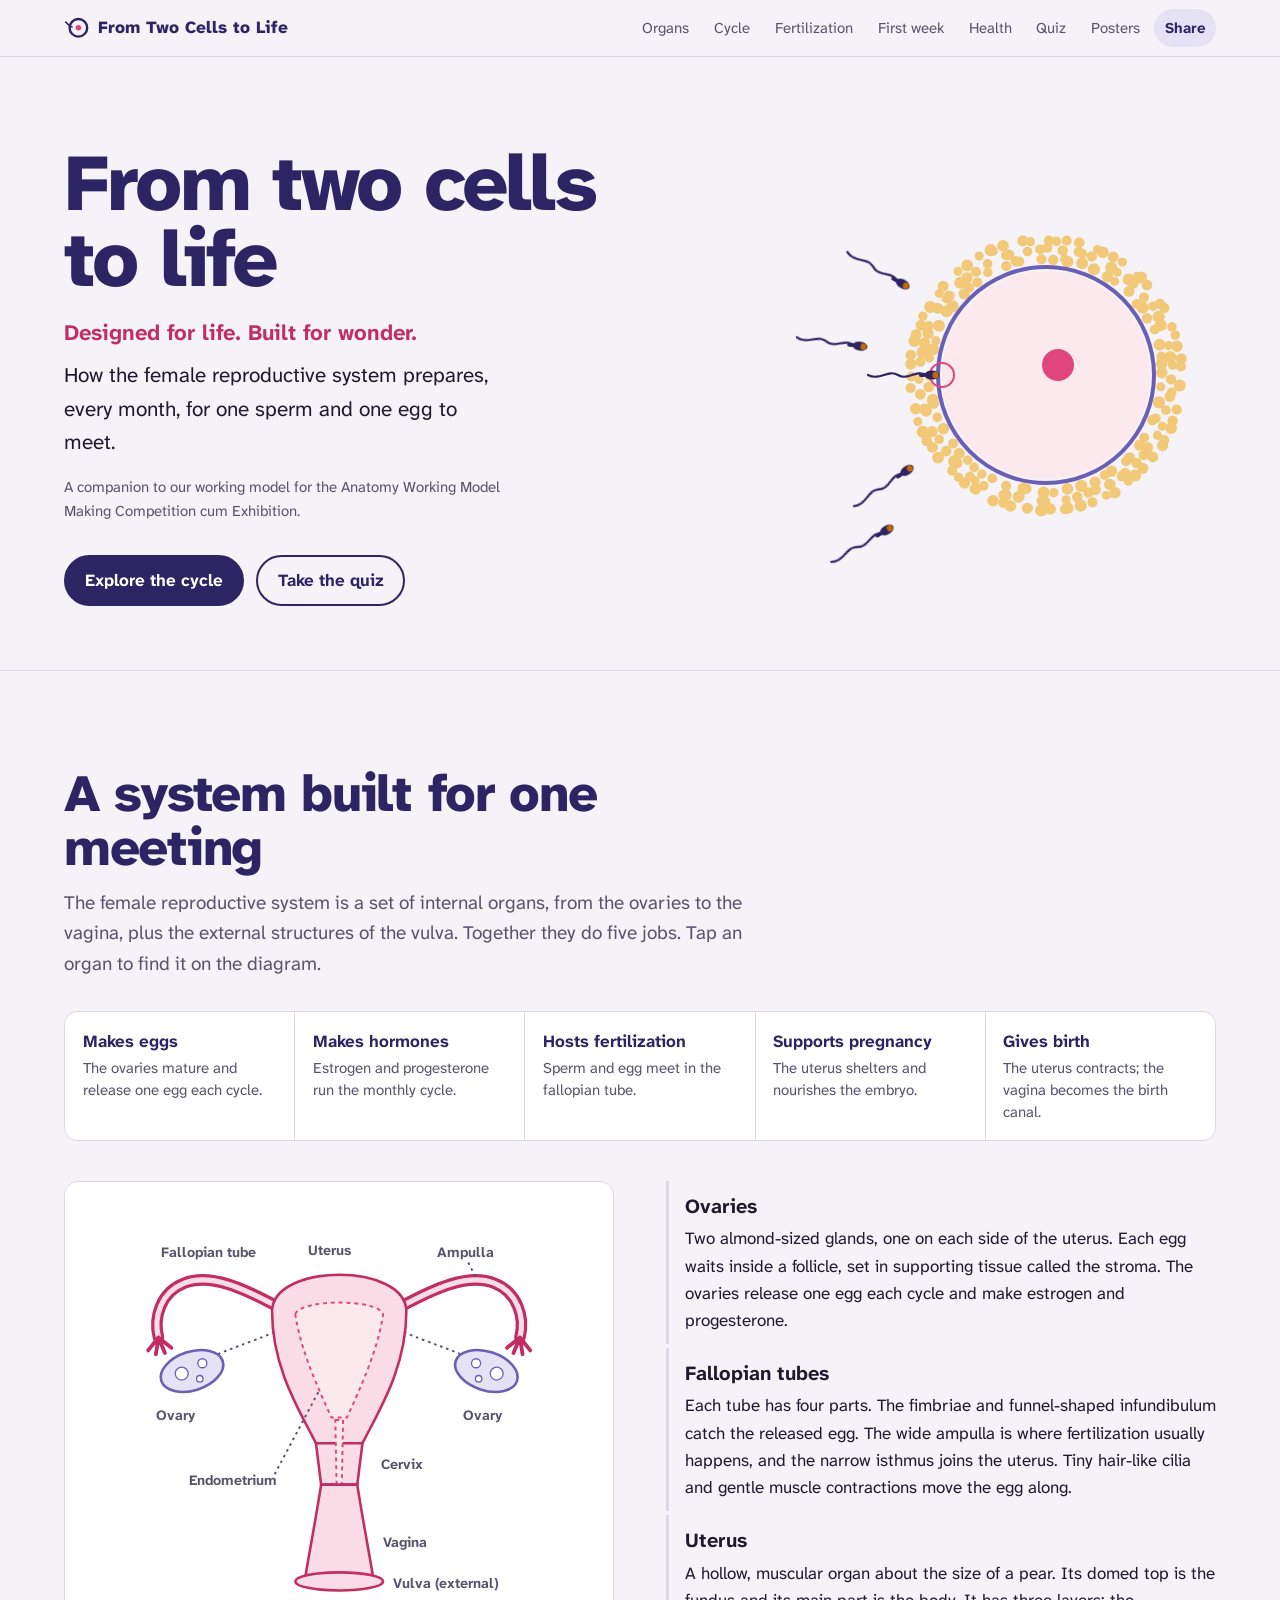
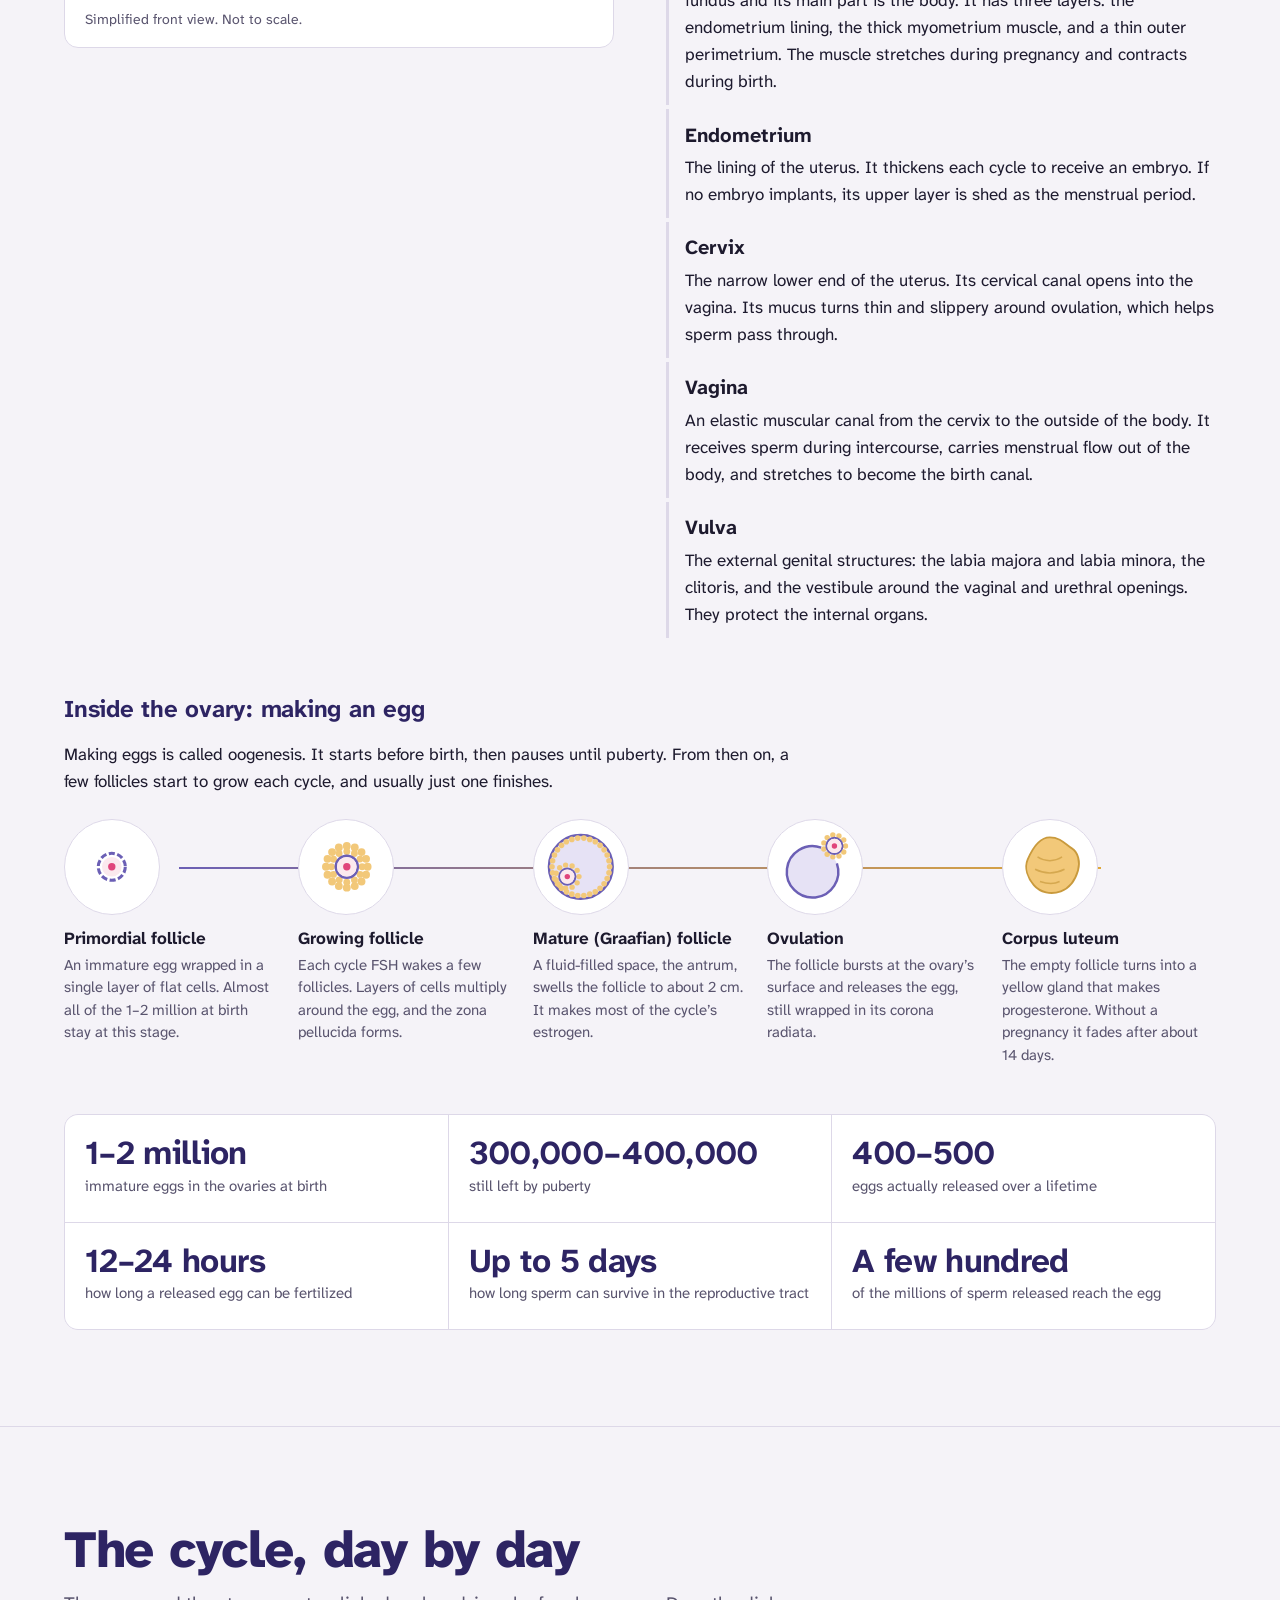
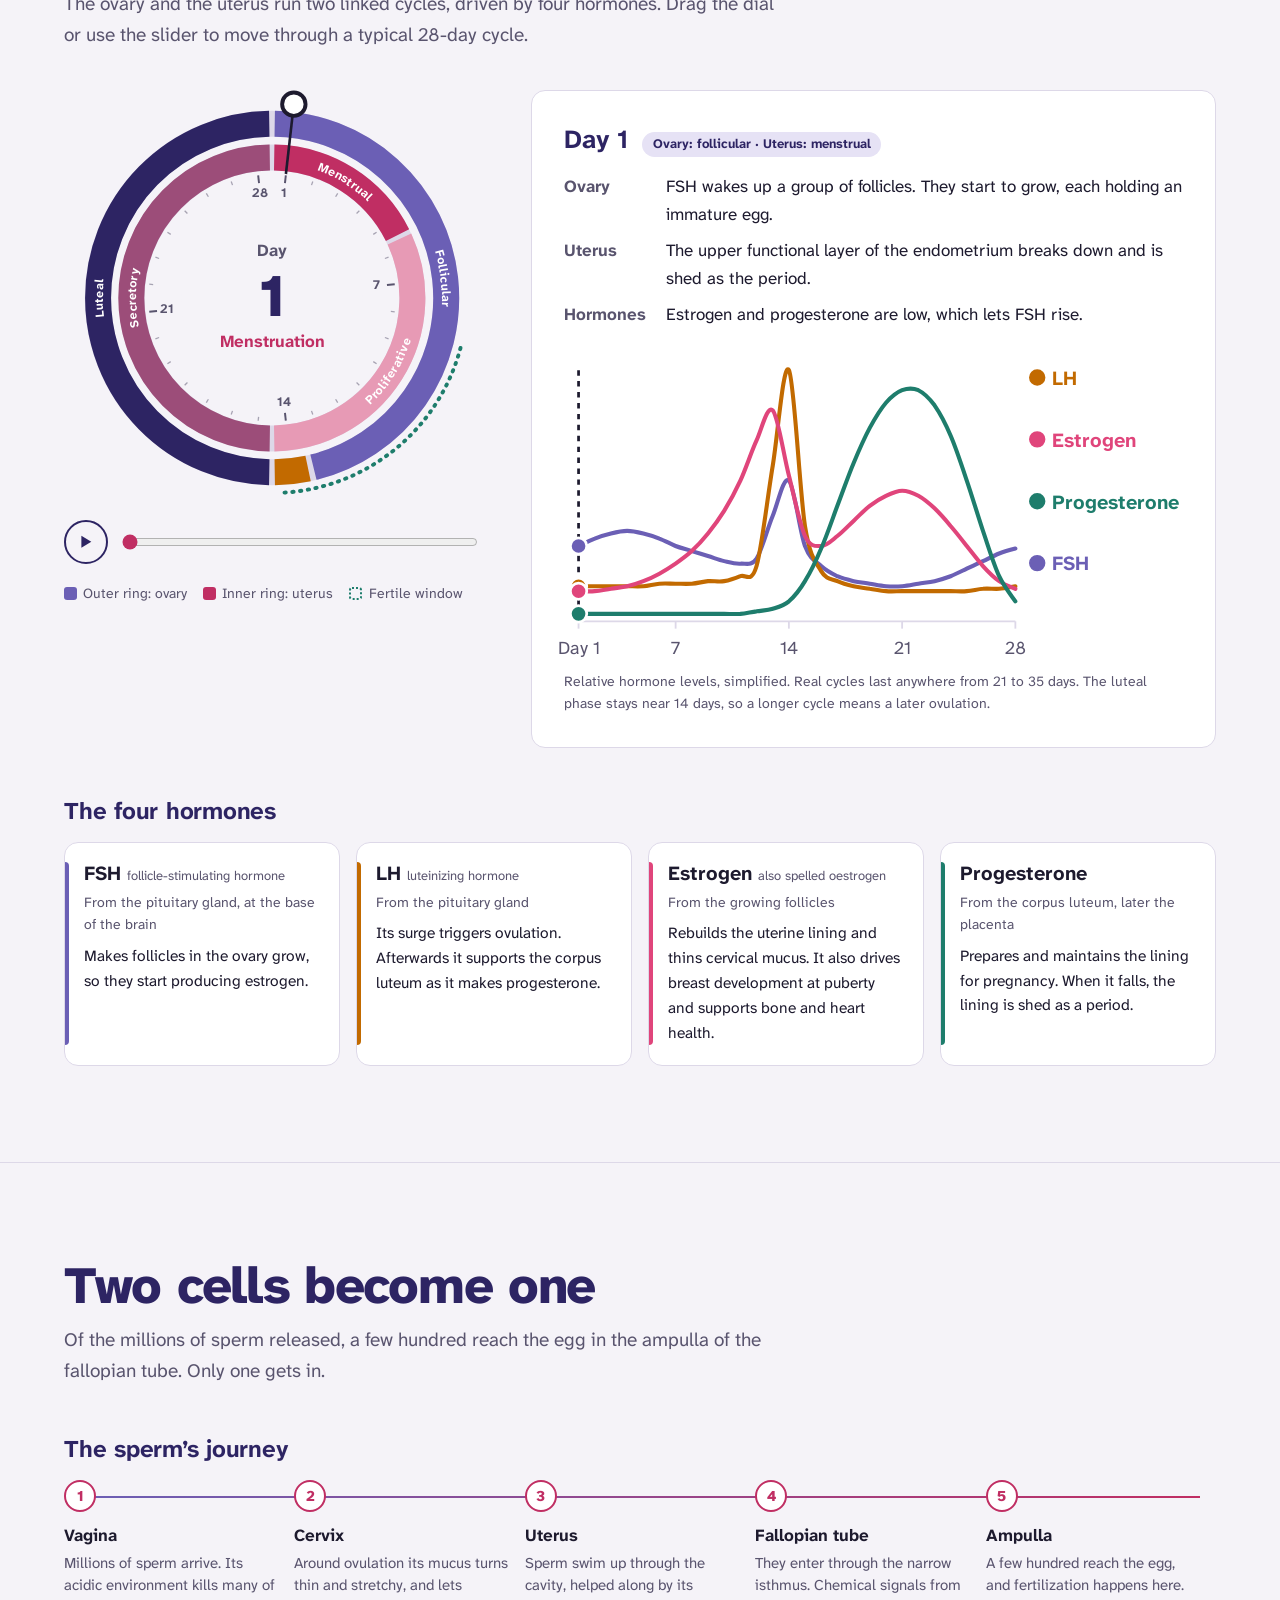
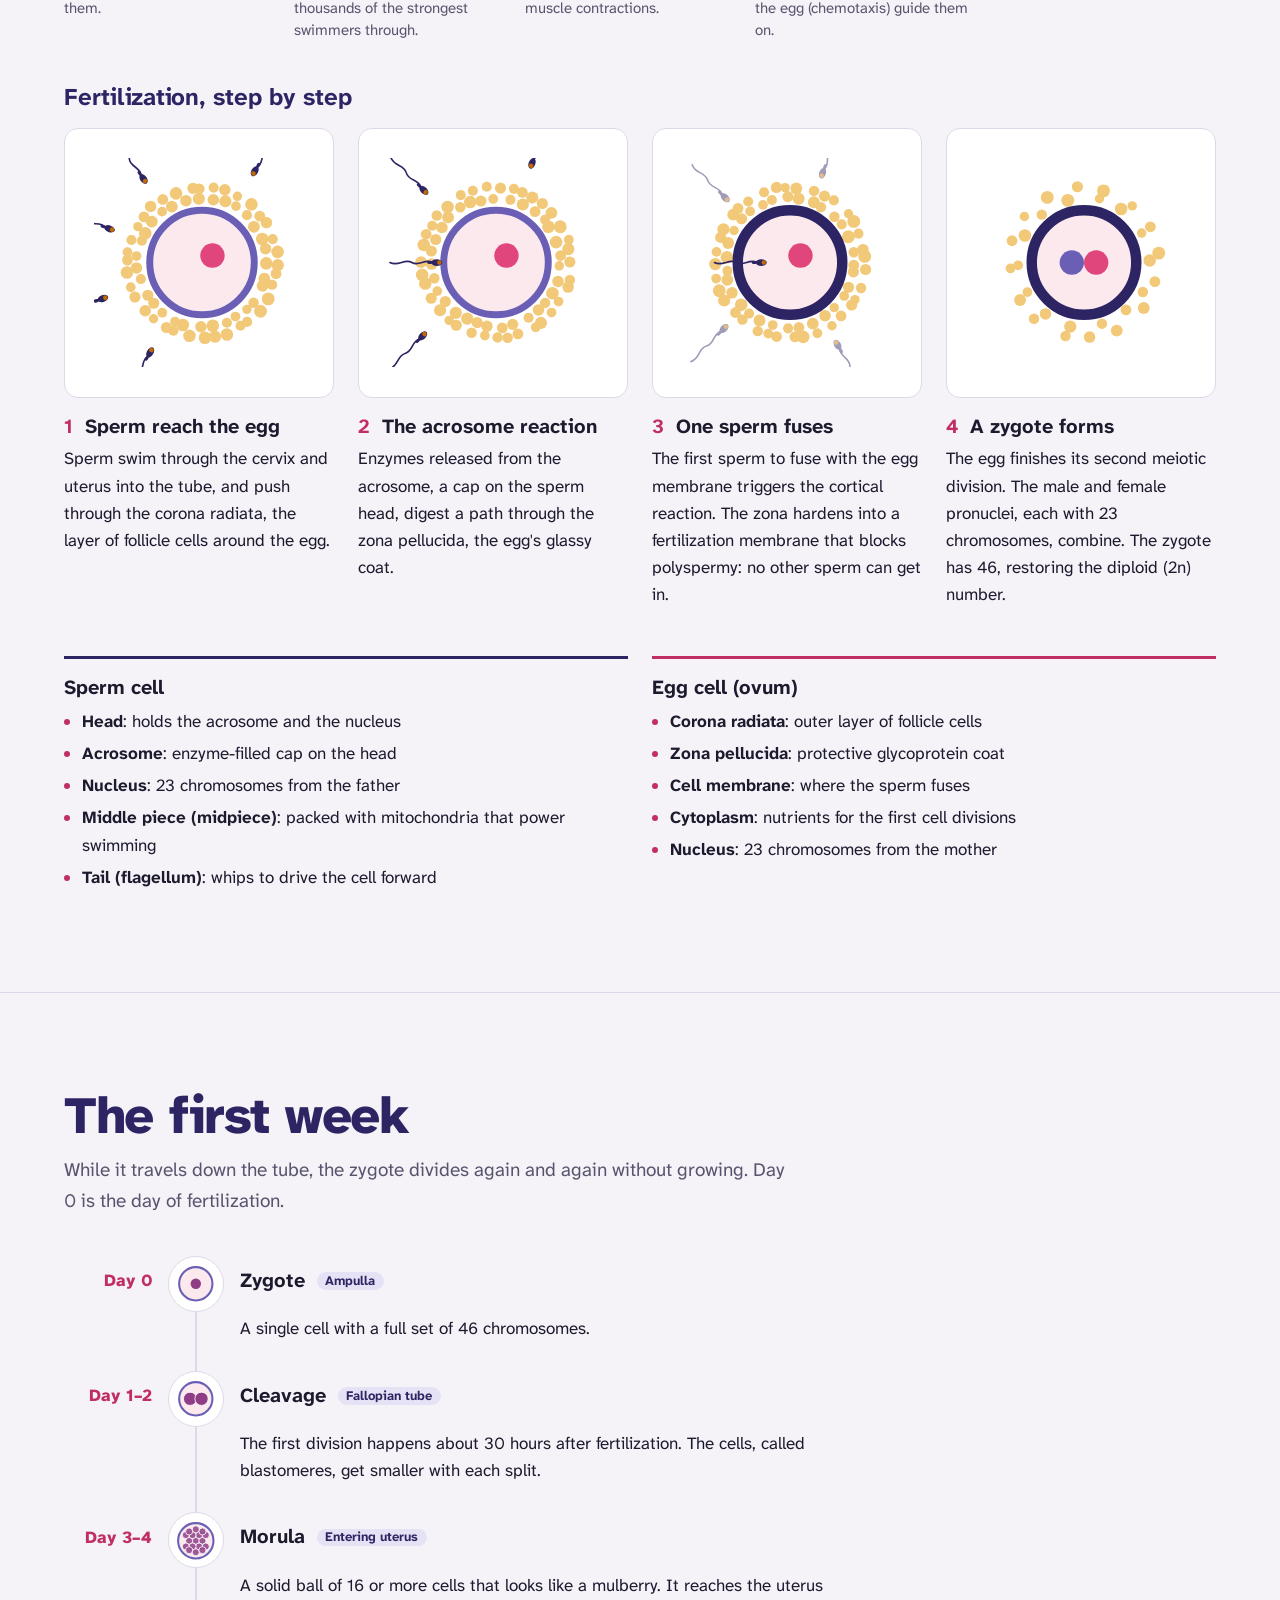
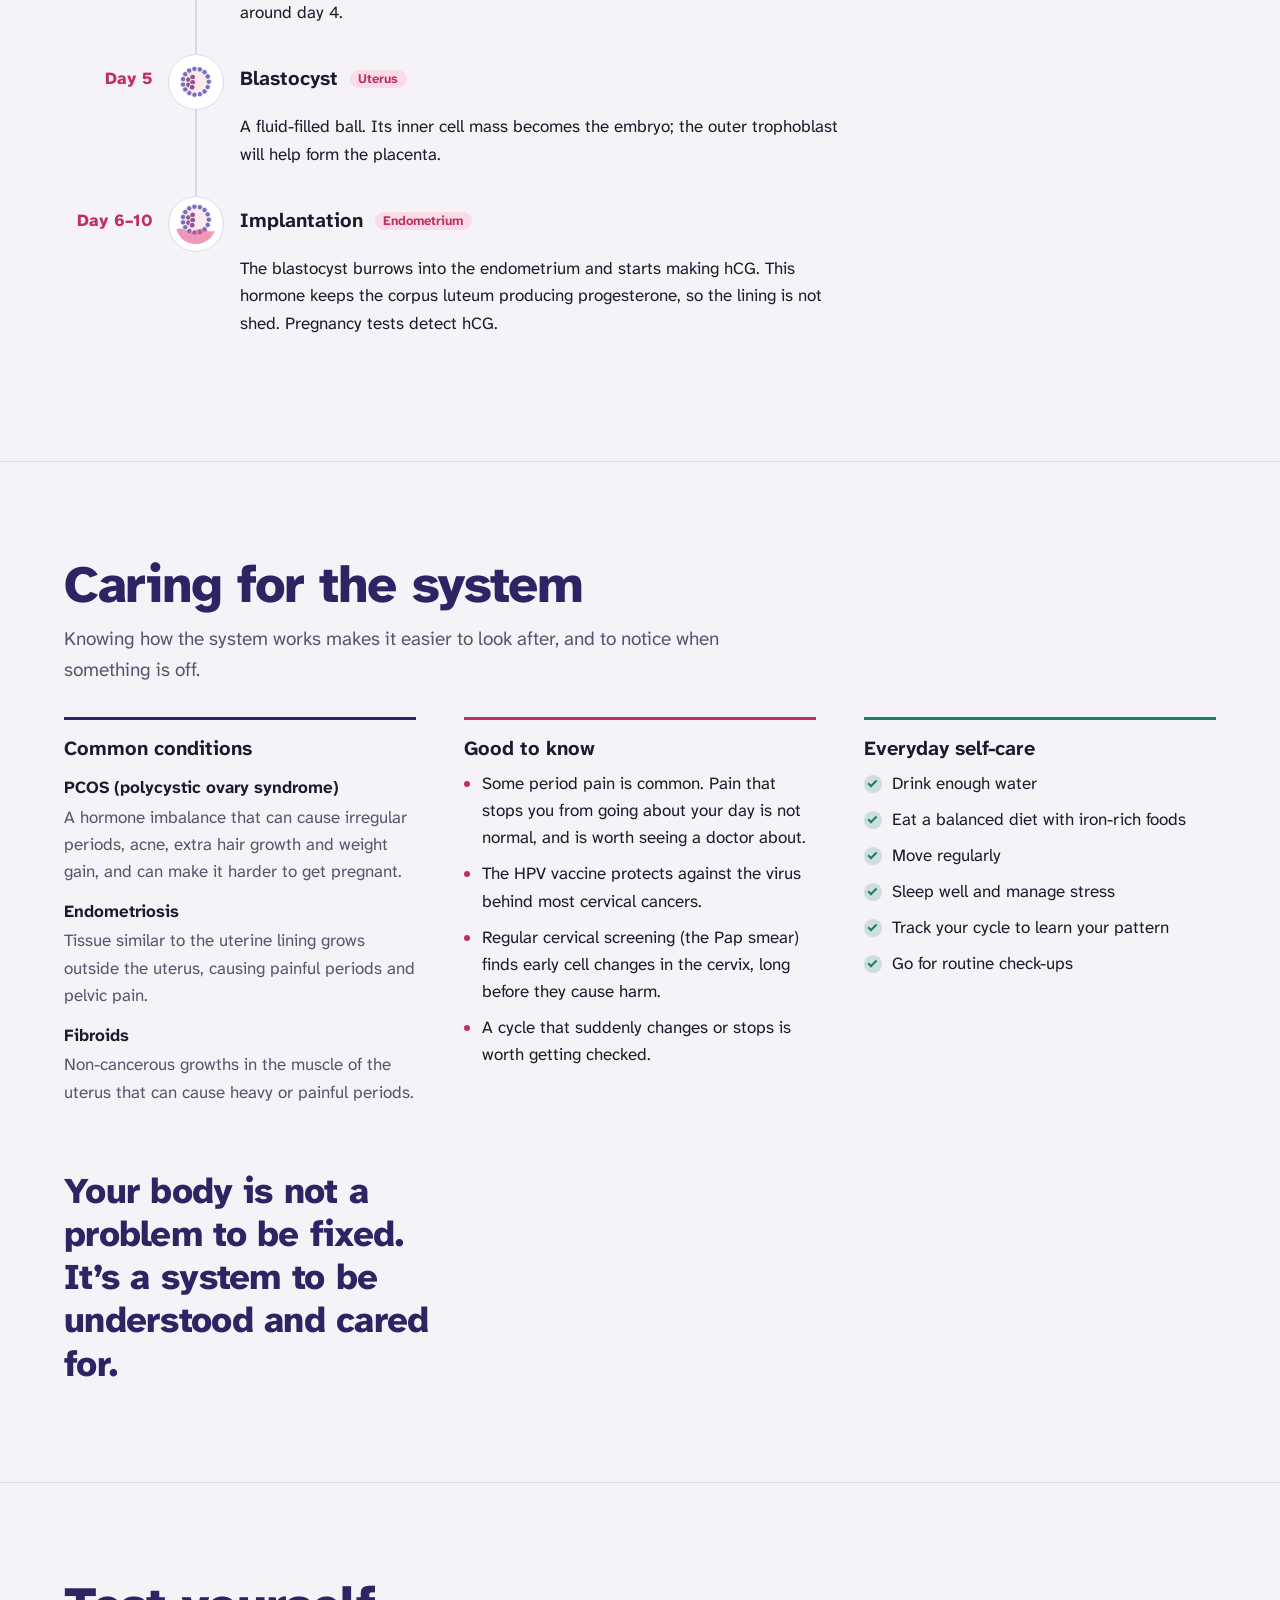
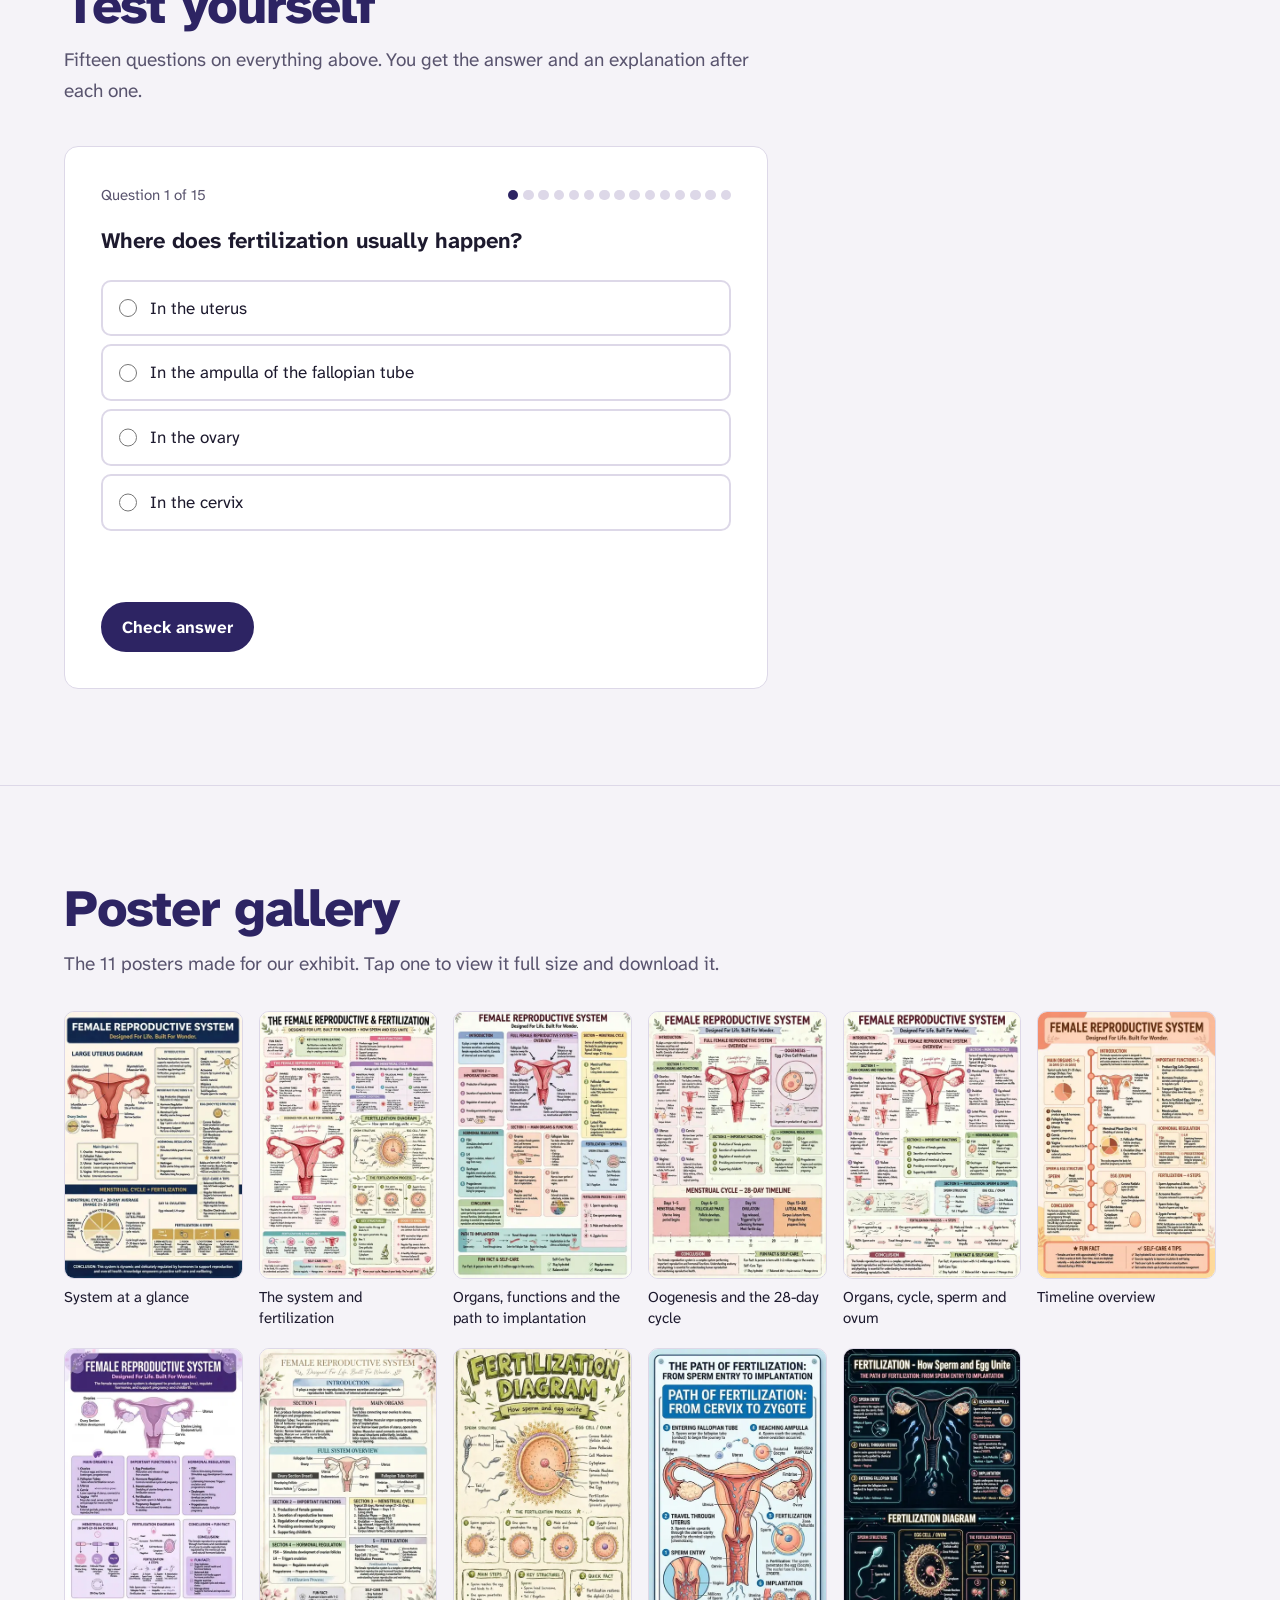
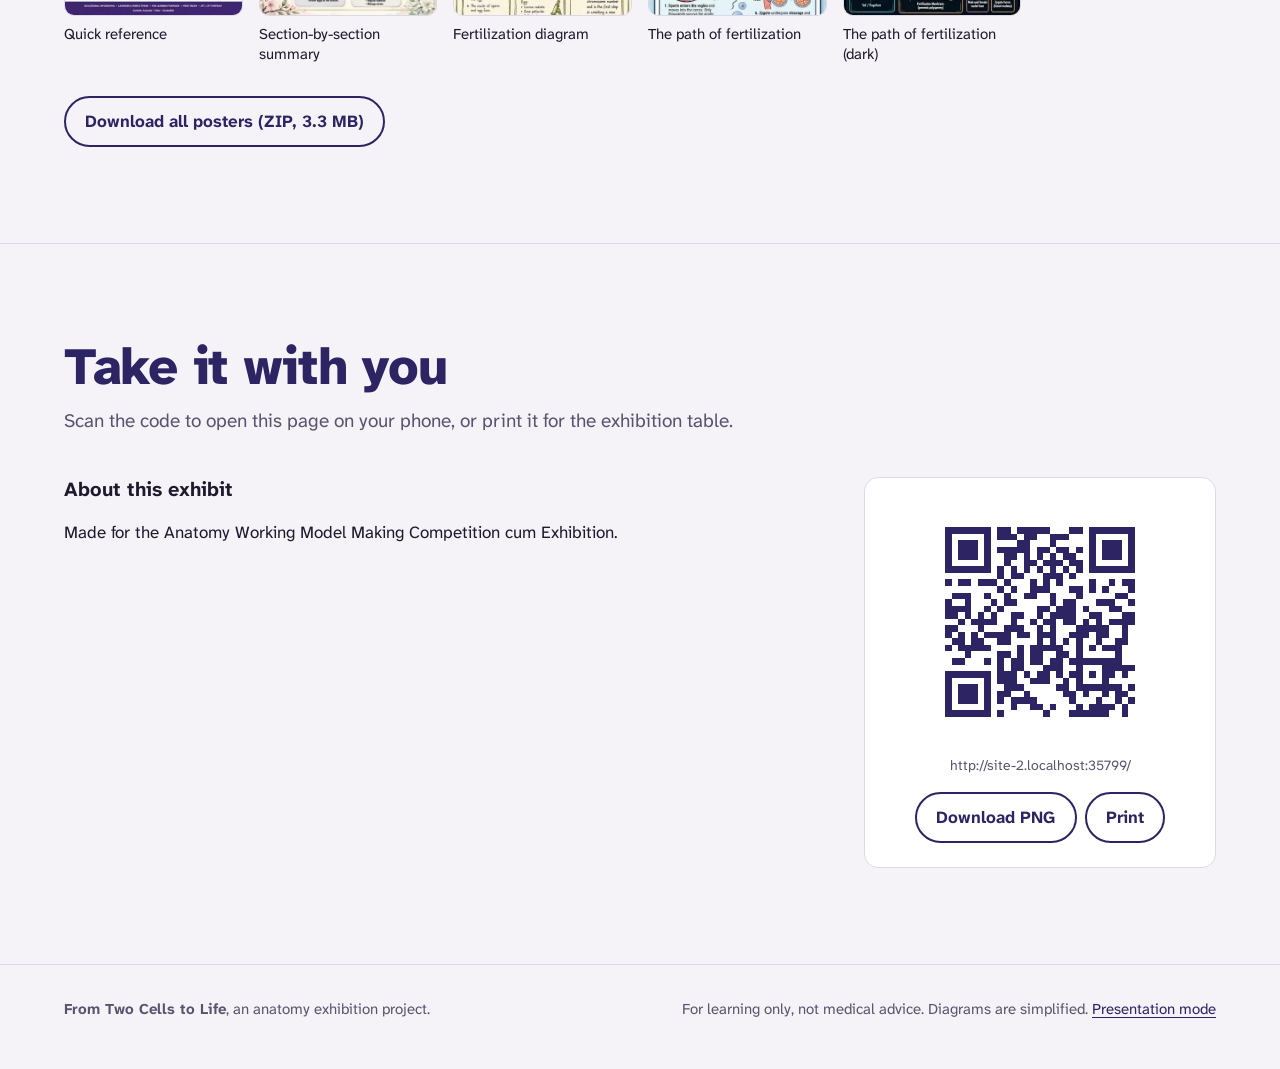
==== commit 158fd835: "Grow the quiz to 15 questions Add three questions on sections the quiz did not test yet: - the Graaf" ====
--- a/index.html
+++ b/index.html
@@ -414,7 +414,7 @@
   <div class="wrap">
     <div class="prose">
       <h2 id="quiz-h">Test yourself</h2>
-      <p>Twelve questions on everything above. You get the answer and an explanation after each one.</p>
+      <p>Fifteen questions on everything above. You get the answer and an explanation after each one.</p>
     </div>
     <div class="quiz" id="quiz-box">
       <noscript><p>The quiz needs JavaScript turned on.</p></noscript>
--- a/assets/css/site.css
+++ b/assets/css/site.css
@@ -227,9 +227,9 @@
 .organ-list li.on button { color: var(--eosin); }
 .organ-list p { margin: .2rem 0 0; max-width: 52ch; }
 
-.facts { display: grid; gap: 1px; grid-template-columns: repeat(auto-fit, minmax(14rem, 1fr)); margin-top: 3rem; background: var(--line); border: 1px solid var(--line); border-radius: var(--radius-m); overflow: hidden; }
+.facts { display: grid; gap: 1px; grid-template-columns: repeat(3, minmax(0, 1fr)); margin-top: 3rem; background: var(--line); border: 1px solid var(--line); border-radius: var(--radius-m); overflow: hidden; }
 .facts > div { background: var(--surface); padding: 1.25rem 1.25rem 1.4rem; }
-.facts strong { display: block; font-size: 2rem; line-height: 1.1; color: var(--hema); letter-spacing: -.02em; }
+.facts strong { display: block; font-size: clamp(1.5rem, 2.6vw, 2.25rem); line-height: 1.1; color: var(--hema); letter-spacing: -.02em; }
 .facts span { font-size: .9375rem; color: var(--muted); }
 
 /* ---------- Cycle dial (the centrepiece) ---------- */
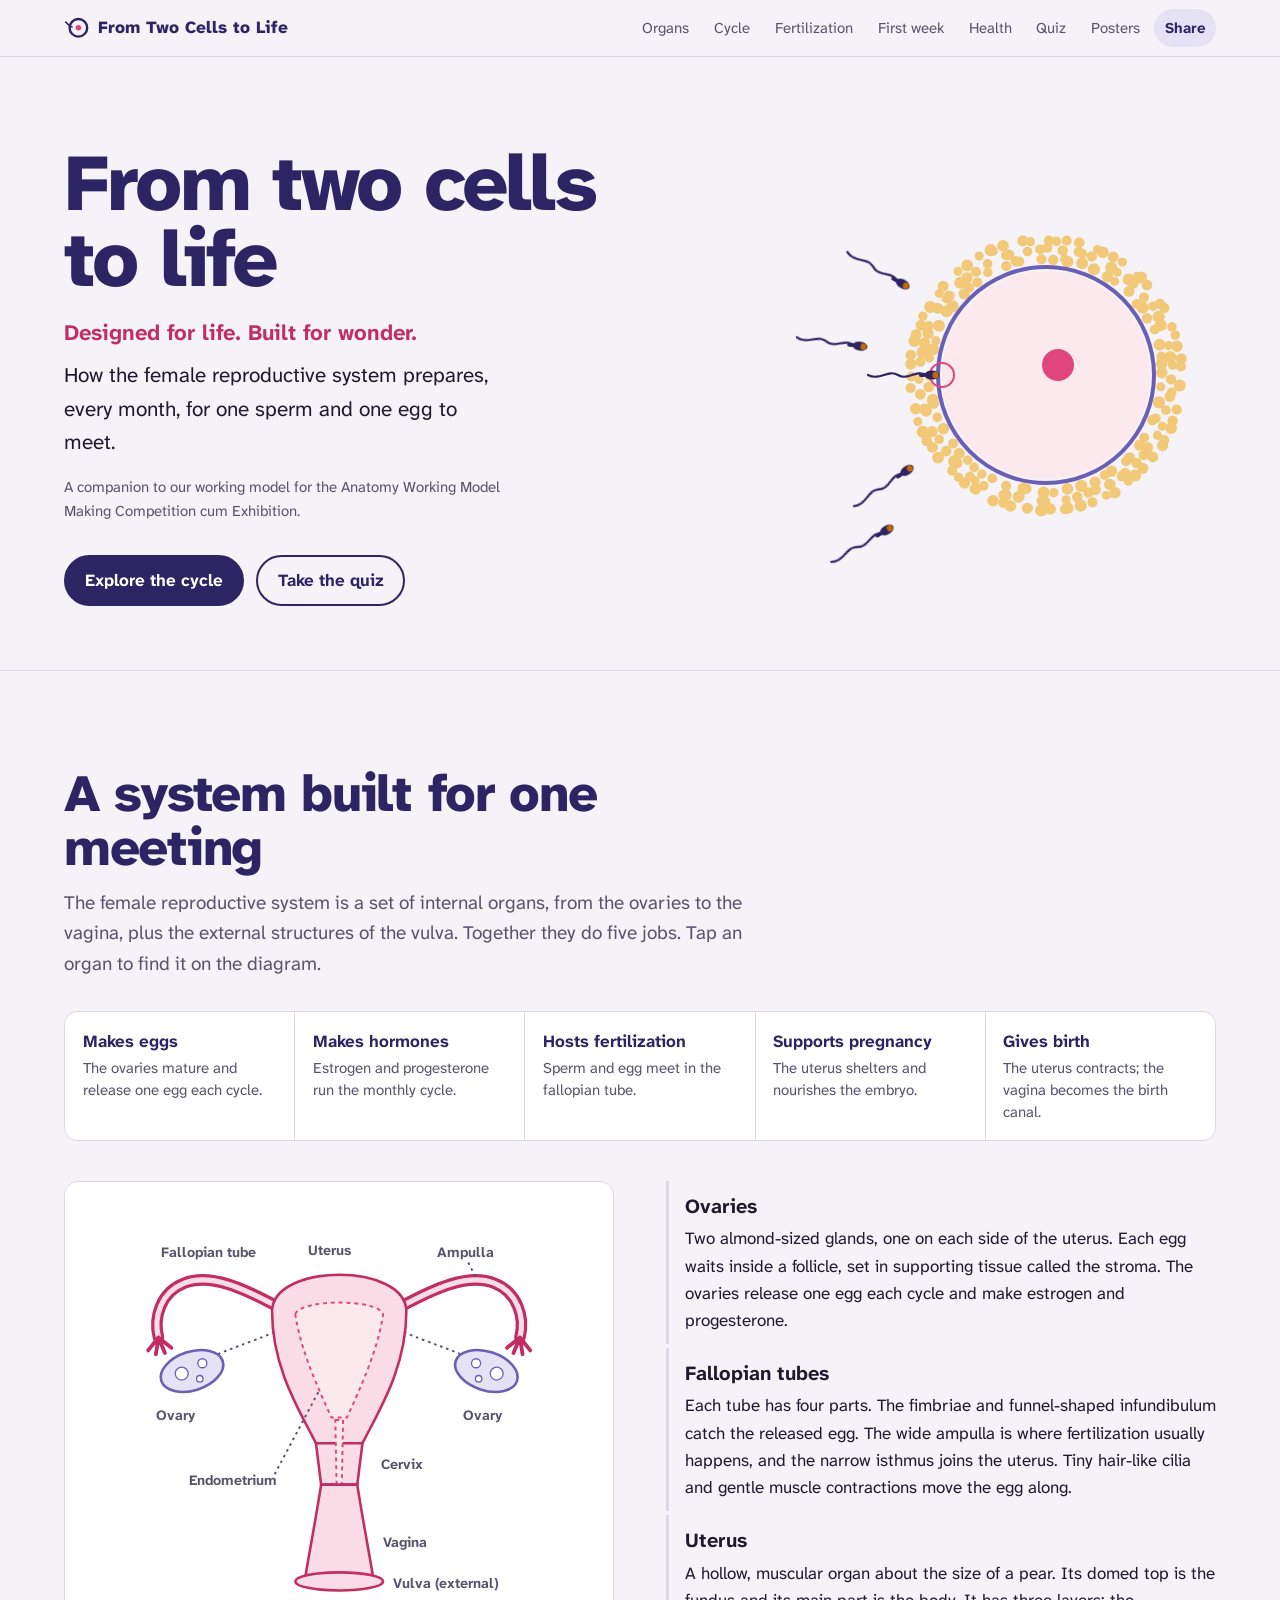
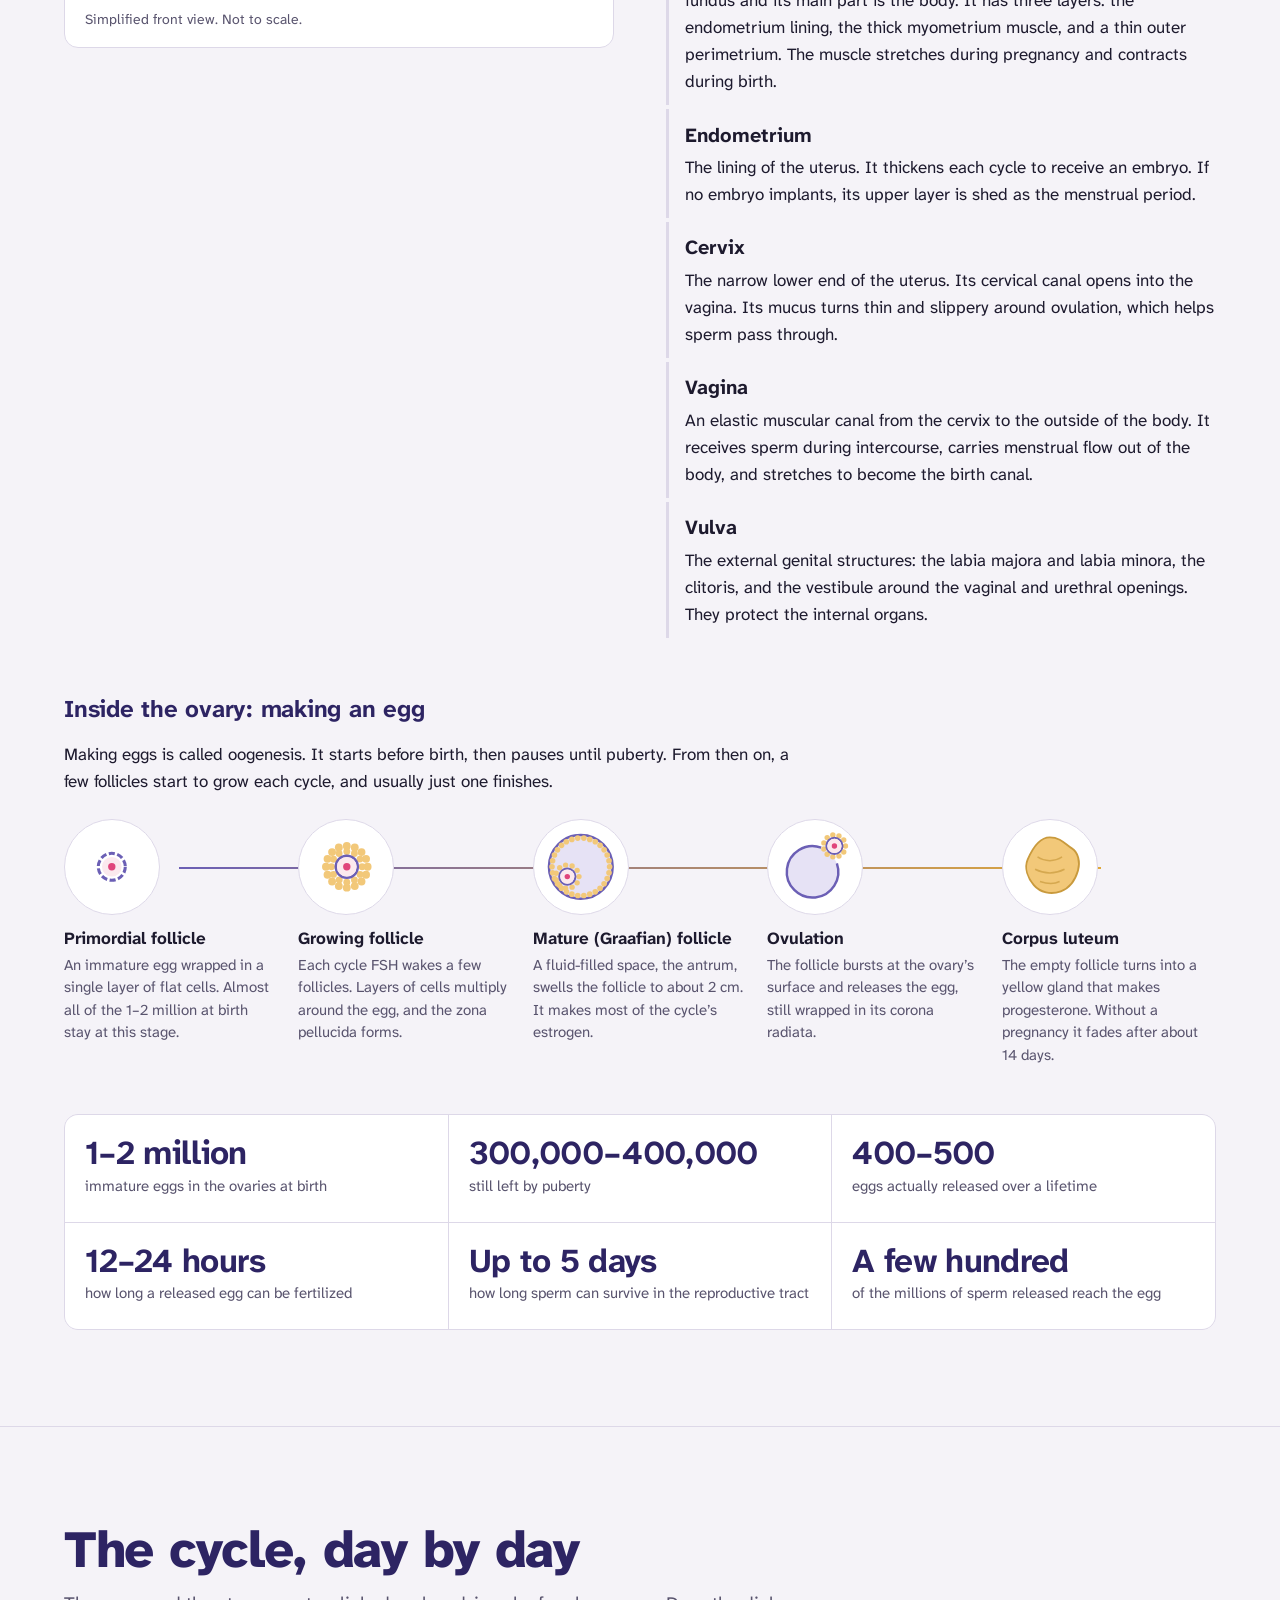
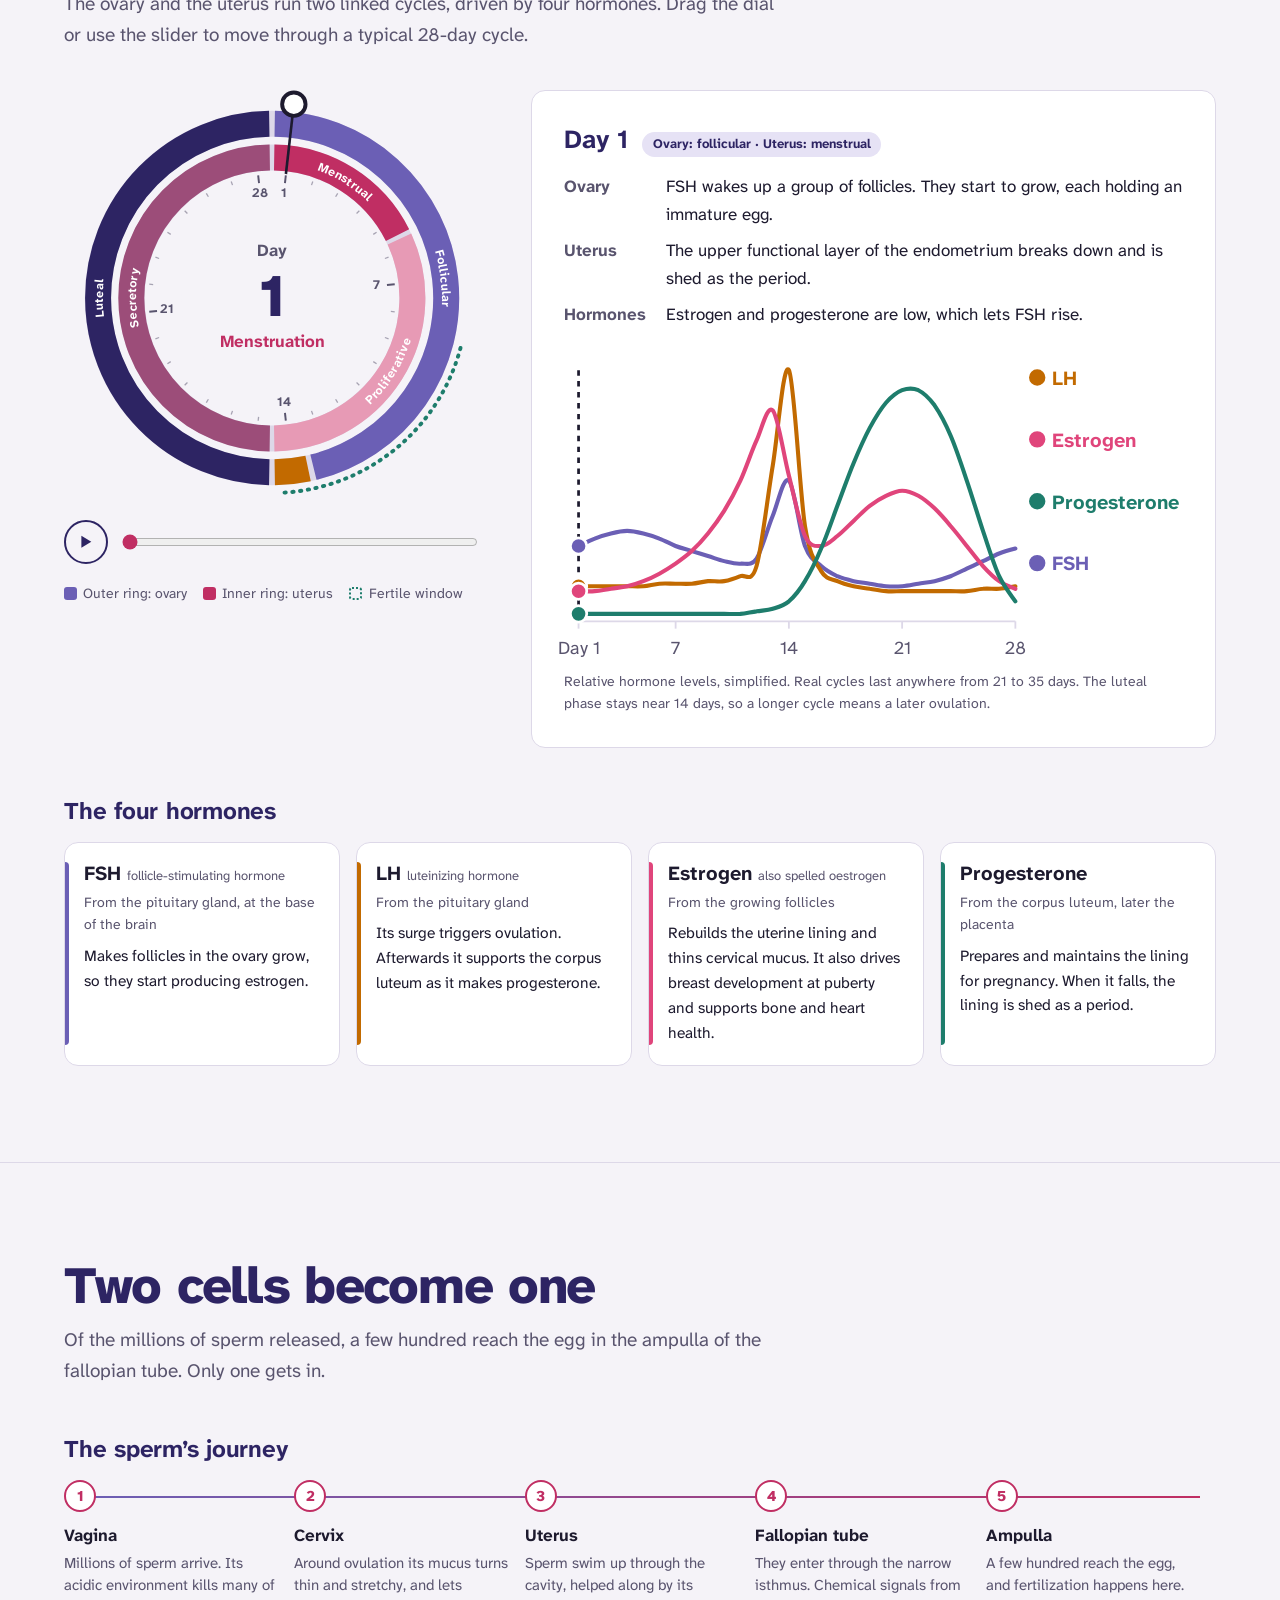
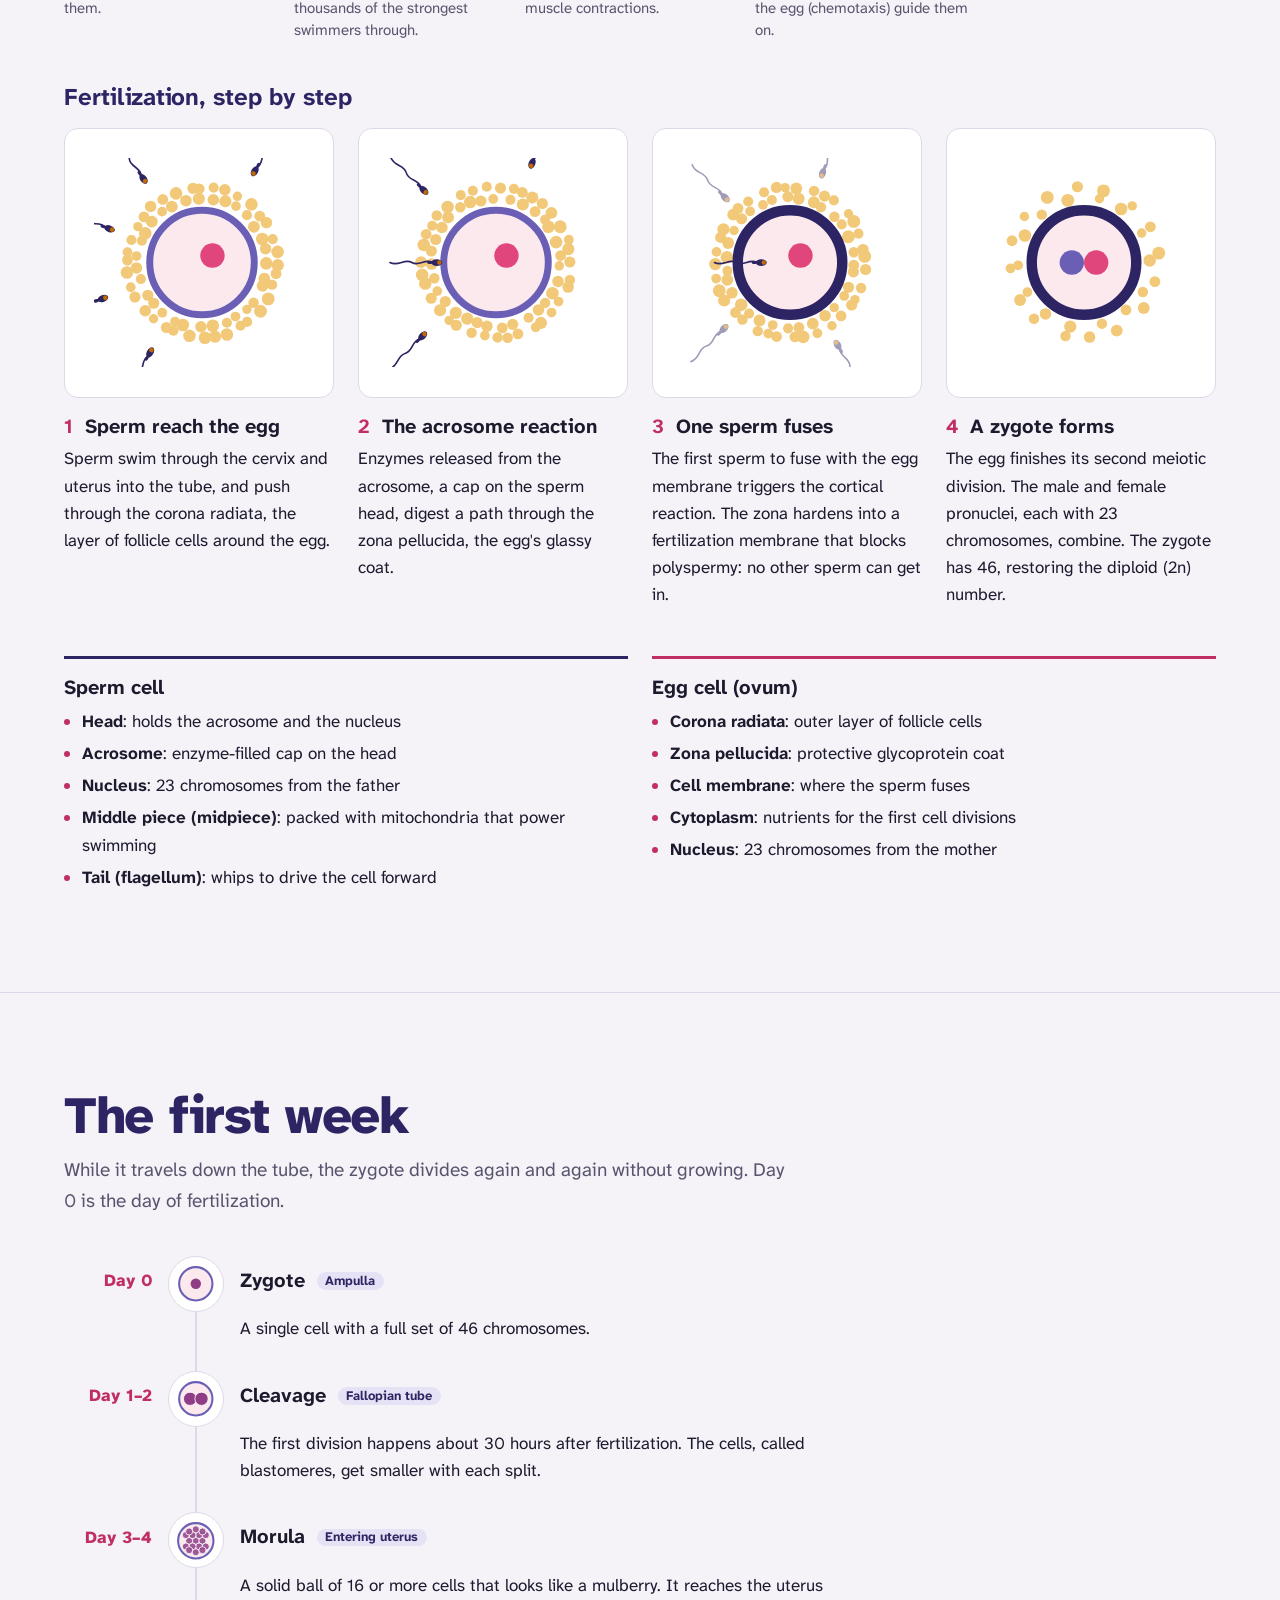
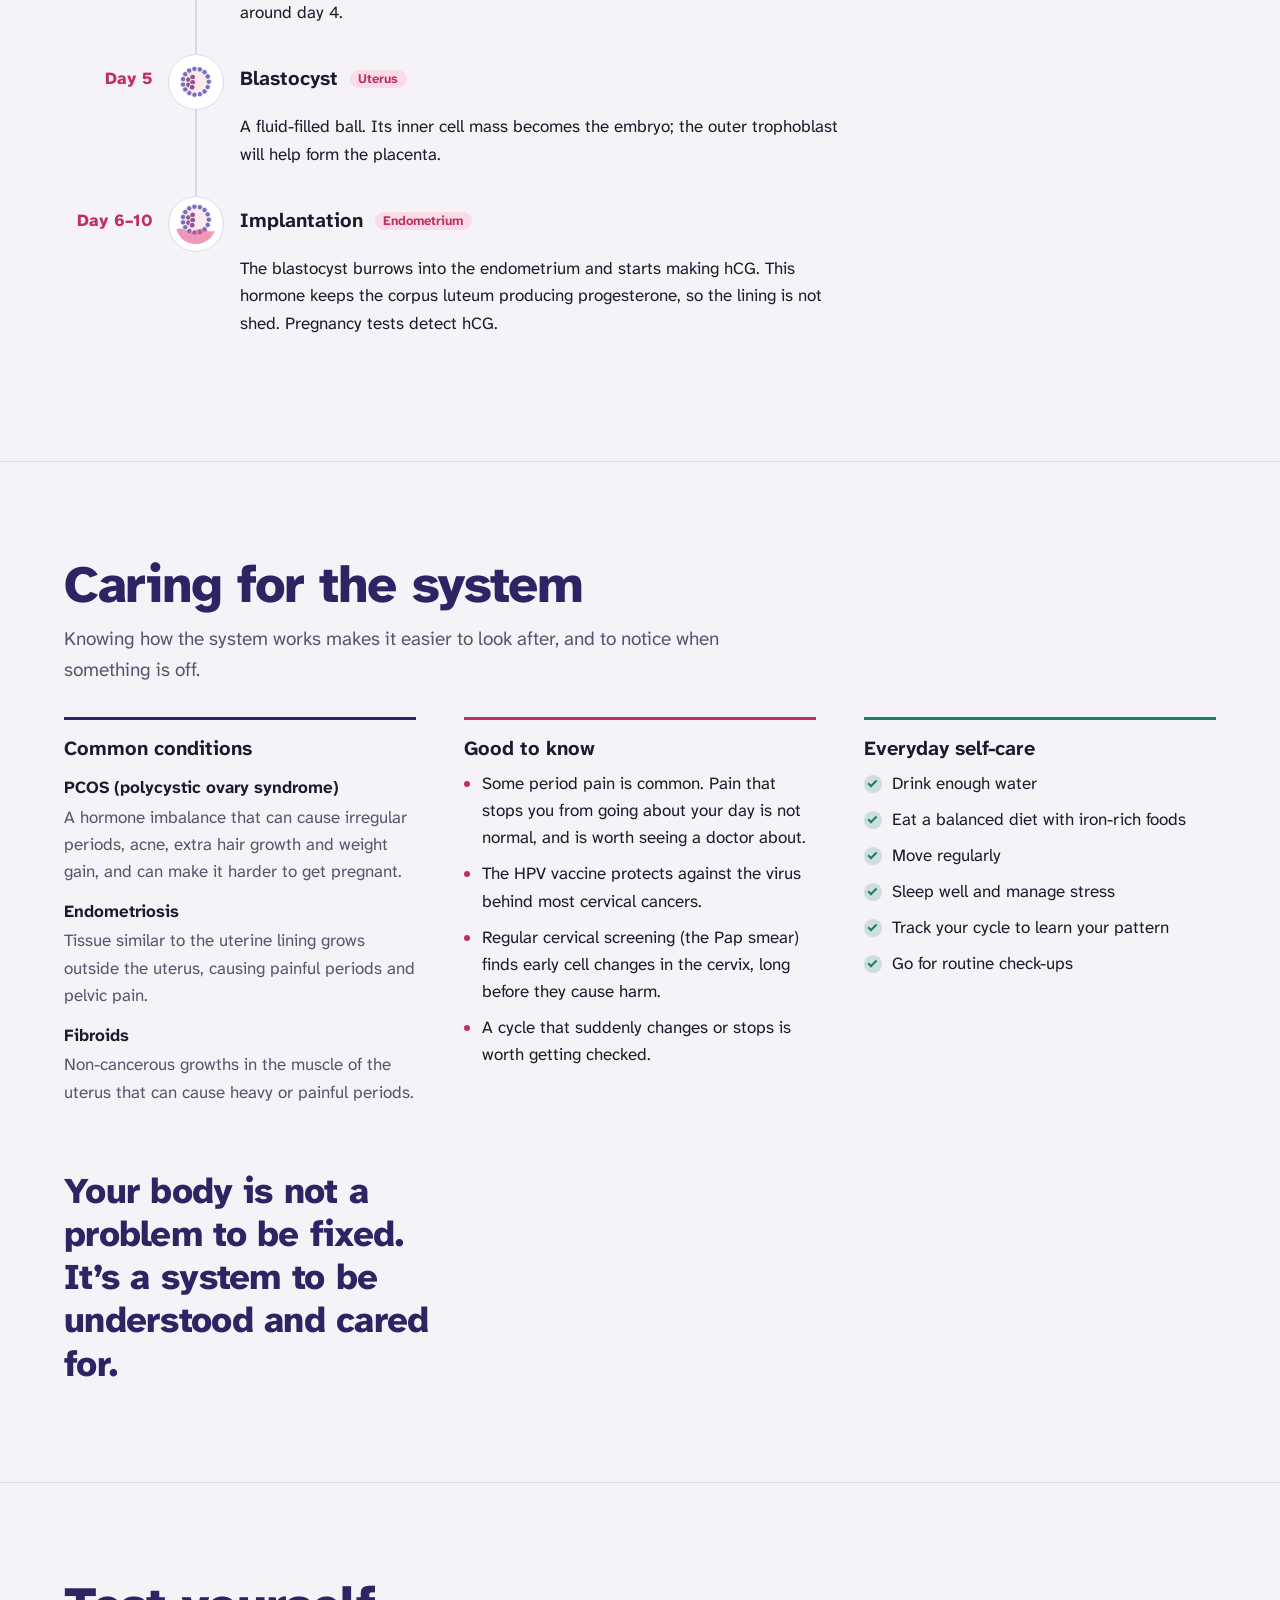
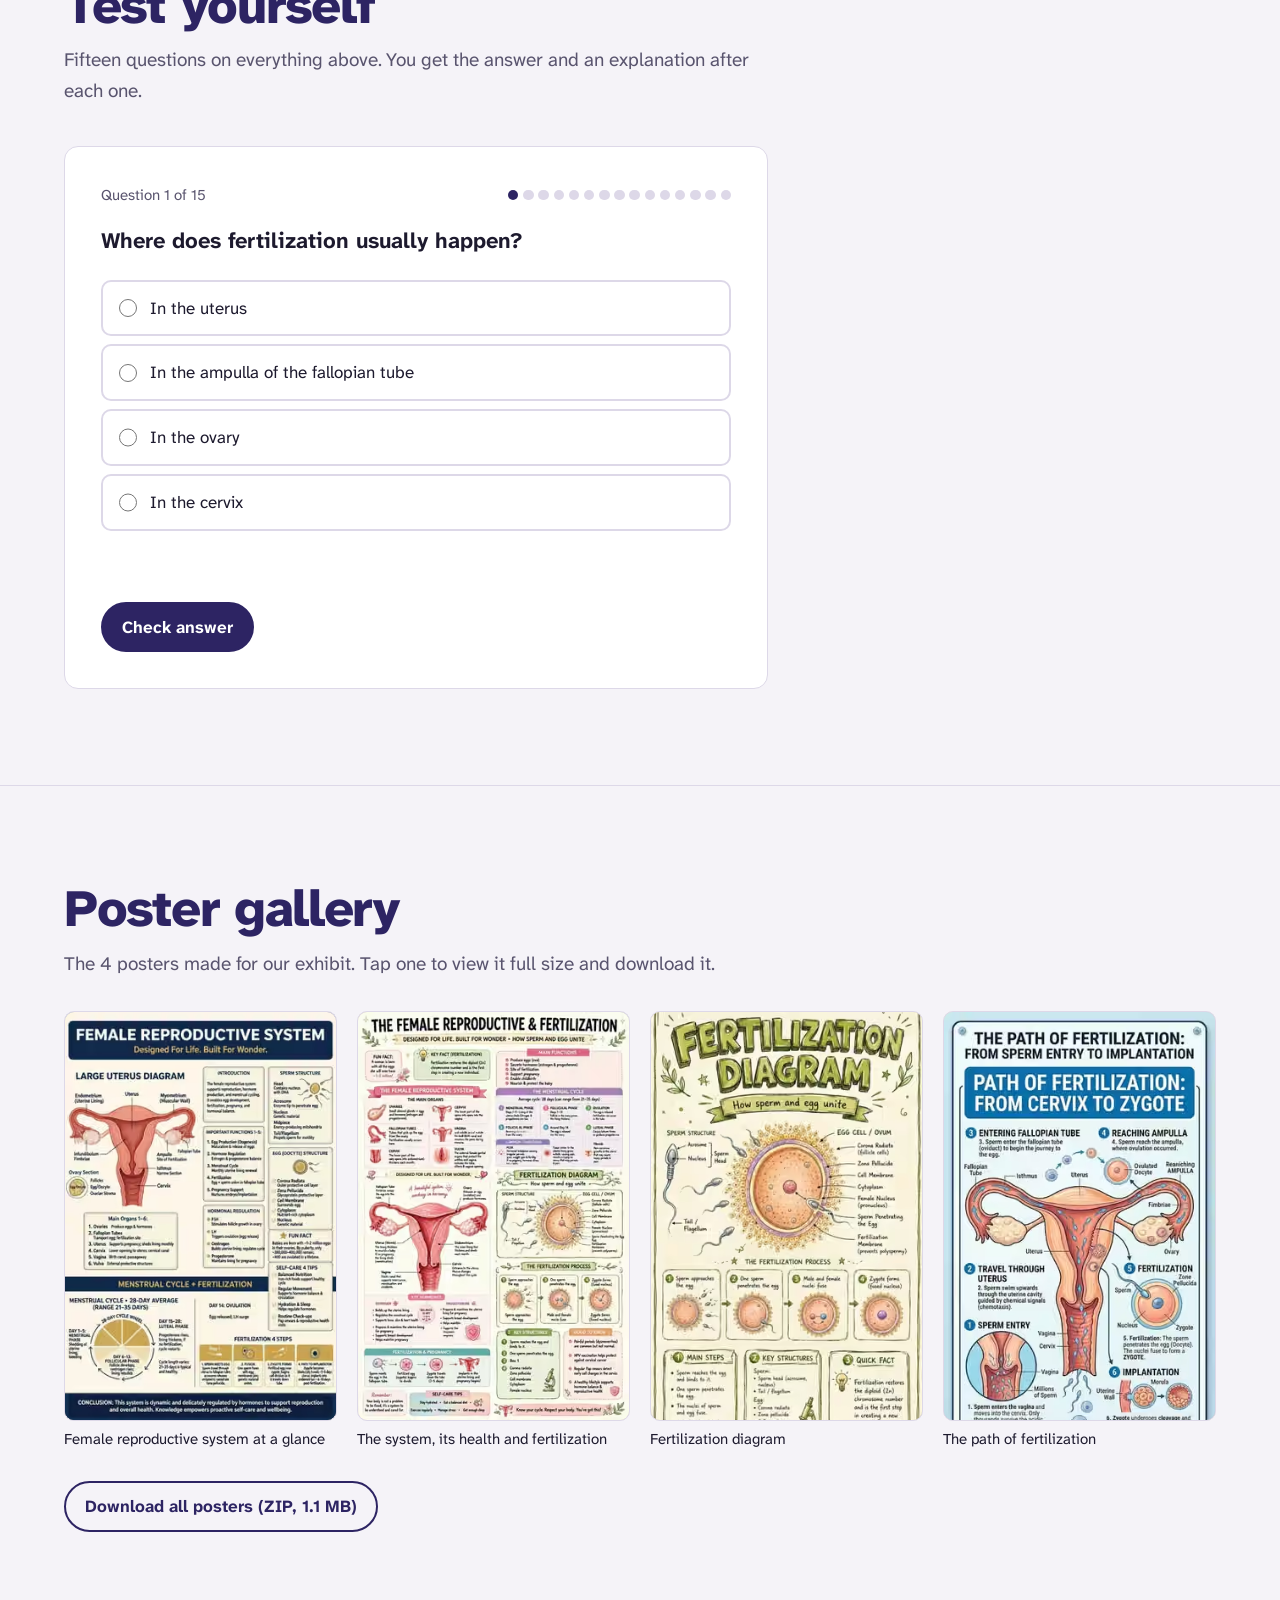
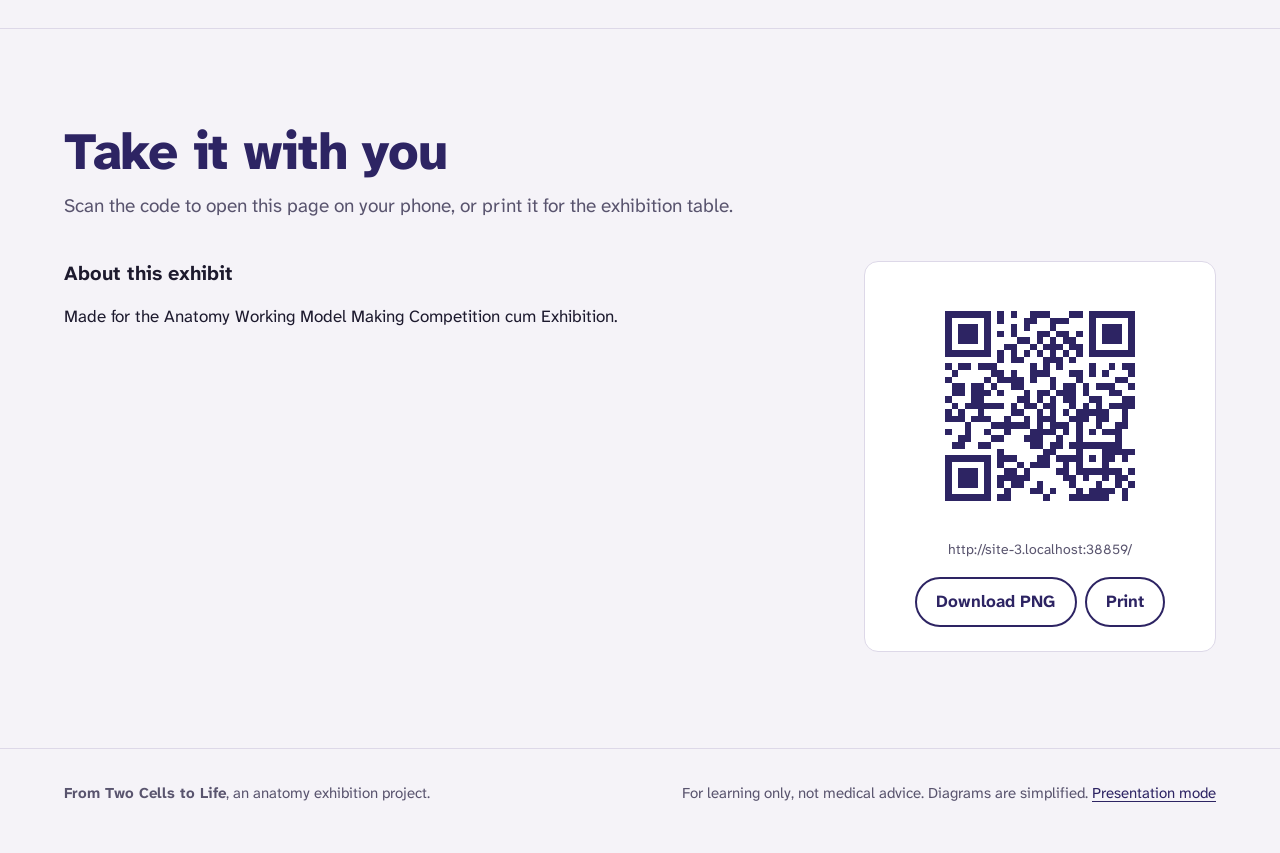
==== commit 6919ae02: "Load faster, land on the right section, and keep one version of each poster (#7) Landing: links open" ====
--- a/index.html
+++ b/index.html
@@ -427,44 +427,45 @@
   <div class="wrap">
     <div class="prose">
       <h2 id="posters-h">Poster gallery</h2>
-      <p>The 11 posters made for our exhibit. Tap one to view it full size and download it.</p>
+      <p>The 4 posters made for our exhibit. Tap one to view it full size and download it.</p>
     </div>
     <ul class="gallery" id="gallery">
-      <li><a href="assets/posters/01-system-at-a-glance.jpg" data-full="assets/posters/01-system-at-a-glance.webp" data-title="System at a glance">
-        <img src="assets/posters/01-system-at-a-glance-400.webp" width="400" height="578" loading="lazy" decoding="async" alt="Navy and gold poster with a labelled uterus diagram, an ovary section, the main organs, functions, hormones, sperm and egg structure, a 28-day cycle wheel, fertilization steps and self-care tips.">
-        <span>System at a glance</span></a></li>
-      <li><a href="assets/posters/02-system-and-fertilization.jpg" data-full="assets/posters/02-system-and-fertilization.webp" data-title="The system and fertilization">
-        <img src="assets/posters/02-system-and-fertilization-400.webp" width="400" height="600" loading="lazy" decoding="async" alt="Illustrated poster of the main organs, the menstrual cycle, common conditions, key hormones, the fertilization process and self-care tips.">
-        <span>The system and fertilization</span></a></li>
-      <li><a href="assets/posters/03-organs-and-functions.jpg" data-full="assets/posters/03-organs-and-functions.webp" data-title="Organs, functions and the path to implantation">
-        <img src="assets/posters/03-organs-and-functions-400.webp" width="400" height="600" loading="lazy" decoding="async" alt="Pastel poster with a full system overview, the main organs and functions, hormones, the menstrual cycle phases, fertilization steps and the path to implantation.">
-        <span>Organs, functions and the path to implantation</span></a></li>
-      <li><a href="assets/posters/04-oogenesis-and-cycle.jpg" data-full="assets/posters/04-oogenesis-and-cycle.webp" data-title="Oogenesis and the 28-day cycle">
-        <img src="assets/posters/04-oogenesis-and-cycle-400.webp" width="400" height="600" loading="lazy" decoding="async" alt="Pink poster with the system overview, organs and functions, oogenesis, hormones and a 28-day menstrual cycle timeline.">
-        <span>Oogenesis and the 28-day cycle</span></a></li>
-      <li><a href="assets/posters/05-sperm-and-ovum.jpg" data-full="assets/posters/05-sperm-and-ovum.webp" data-title="Organs, cycle, sperm and ovum">
-        <img src="assets/posters/05-sperm-and-ovum-400.webp" width="400" height="600" loading="lazy" decoding="async" alt="Pink poster with the system overview, organs, the menstrual cycle, hormones, sperm and ovum structure and the fertilization process.">
-        <span>Organs, cycle, sperm and ovum</span></a></li>
-      <li><a href="assets/posters/06-timeline-overview.jpg" data-full="assets/posters/06-timeline-overview.webp" data-title="Timeline overview">
-        <img src="assets/posters/06-timeline-overview-400.webp" width="400" height="600" loading="lazy" decoding="async" alt="Peach poster arranged along a timeline: introduction, organs, the cycle, hormones, the egg, fertilization steps, a fun fact and self-care tips.">
-        <span>Timeline overview</span></a></li>
-      <li><a href="assets/posters/07-quick-reference.jpg" data-full="assets/posters/07-quick-reference.webp" data-title="Quick reference">
-        <img src="assets/posters/07-quick-reference-400.webp" width="400" height="600" loading="lazy" decoding="async" alt="Lavender poster with a labelled diagram and panels on organs, functions, hormones, the cycle, fertilization and self-care.">
-        <span>Quick reference</span></a></li>
-      <li><a href="assets/posters/08-section-summary.jpg" data-full="assets/posters/08-section-summary.webp" data-title="Section-by-section summary">
-        <img src="assets/posters/08-section-summary-400.webp" width="400" height="600" loading="lazy" decoding="async" alt="Watercolour poster with numbered sections on organs, functions, the cycle, hormones and fertilization.">
-        <span>Section-by-section summary</span></a></li>
-      <li><a href="assets/posters/09-fertilization-diagram.jpg" data-full="assets/posters/09-fertilization-diagram.webp" data-title="Fertilization diagram">
-        <img src="assets/posters/09-fertilization-diagram-400.webp" width="400" height="640" loading="lazy" decoding="async" alt="Labelled fertilization diagram showing sperm structure, the parts of the egg cell, and four stages from sperm approaching the egg to the zygote forming.">
+      <!-- GALLERY:START (generated by tools/build_posters.py) -->
+      <li><a href="assets/posters/system-at-a-glance.jpg" data-title="Female reproductive system at a glance" data-w="1108" data-h="1600"
+             data-avif="assets/posters/system-at-a-glance-720.avif 720w, assets/posters/system-at-a-glance-full.avif 1108w" data-webp="assets/posters/system-at-a-glance-full.webp" data-thumb="assets/posters/system-at-a-glance-thumb-560.webp">
+        <picture>
+          <source type="image/avif" srcset="assets/posters/system-at-a-glance-thumb-320.avif 320w, assets/posters/system-at-a-glance-thumb-560.avif 560w" sizes="(min-width: 72rem) 17rem, (min-width: 40rem) 24vw, 46vw">
+          <img src="assets/posters/system-at-a-glance-thumb-560.webp" width="560" height="809" loading="lazy" decoding="async"
+               style="background-image:url([data-uri])" alt="Poster with a labelled uterus diagram and ovary section, the six main organs, five functions, the four hormones, sperm and egg structure, a 28-day cycle wheel, the four steps of fertilization, a fun fact and self-care tips.">
+        </picture>
+        <span>Female reproductive system at a glance</span></a></li>
+      <li><a href="assets/posters/system-and-fertilization.jpg" data-title="The system, its health and fertilization" data-w="1066" data-h="1599"
+             data-avif="assets/posters/system-and-fertilization-720.avif 720w, assets/posters/system-and-fertilization-full.avif 1066w" data-webp="assets/posters/system-and-fertilization-full.webp" data-thumb="assets/posters/system-and-fertilization-thumb-560.webp">
+        <picture>
+          <source type="image/avif" srcset="assets/posters/system-and-fertilization-thumb-320.avif 320w, assets/posters/system-and-fertilization-thumb-560.avif 560w" sizes="(min-width: 72rem) 17rem, (min-width: 40rem) 24vw, 46vw">
+          <img src="assets/posters/system-and-fertilization-thumb-560.webp" width="560" height="840" loading="lazy" decoding="async"
+               style="background-image:url([data-uri])" alt="Illustrated poster of the main organs, the menstrual cycle, common conditions such as PCOS, endometriosis and fibroids, key hormones, the fertilization process, good-to-know health points and self-care tips.">
+        </picture>
+        <span>The system, its health and fertilization</span></a></li>
+      <li><a href="assets/posters/fertilization-diagram.jpg" data-title="Fertilization diagram" data-w="732" data-h="1172"
+             data-avif="assets/posters/fertilization-diagram-720.avif 720w, assets/posters/fertilization-diagram-full.avif 732w" data-webp="assets/posters/fertilization-diagram-full.webp" data-thumb="assets/posters/fertilization-diagram-thumb-560.webp">
+        <picture>
+          <source type="image/avif" srcset="assets/posters/fertilization-diagram-thumb-320.avif 320w, assets/posters/fertilization-diagram-thumb-560.avif 560w" sizes="(min-width: 72rem) 17rem, (min-width: 40rem) 24vw, 46vw">
+          <img src="assets/posters/fertilization-diagram-thumb-560.webp" width="560" height="897" loading="lazy" decoding="async"
+               style="background-image:url([data-uri])" alt="Labelled fertilization diagram showing sperm structure, the parts of the egg cell, and four stages from sperm approaching the egg to the zygote forming.">
+        </picture>
         <span>Fertilization diagram</span></a></li>
-      <li><a href="assets/posters/10-path-of-fertilization.jpg" data-full="assets/posters/10-path-of-fertilization.webp" data-title="The path of fertilization">
-        <img src="assets/posters/10-path-of-fertilization-400.webp" width="400" height="716" loading="lazy" decoding="async" alt="Diagram of the route sperm take from the vagina through the cervix and uterus to the ampulla, then fertilization and implantation.">
+      <li><a href="assets/posters/path-of-fertilization.jpg" data-title="The path of fertilization" data-w="572" data-h="1024"
+             data-avif="assets/posters/path-of-fertilization-full.avif 572w" data-webp="assets/posters/path-of-fertilization-full.webp" data-thumb="assets/posters/path-of-fertilization-thumb-560.webp">
+        <picture>
+          <source type="image/avif" srcset="assets/posters/path-of-fertilization-thumb-320.avif 320w, assets/posters/path-of-fertilization-thumb-560.avif 560w" sizes="(min-width: 72rem) 17rem, (min-width: 40rem) 24vw, 46vw">
+          <img src="assets/posters/path-of-fertilization-thumb-560.webp" width="560" height="1003" loading="lazy" decoding="async"
+               style="background-image:url([data-uri])" alt="Diagram of the route sperm take from the vagina through the cervix and uterus into the fallopian tube and ampulla, then fertilization, cleavage and implantation as a blastocyst.">
+        </picture>
         <span>The path of fertilization</span></a></li>
-      <li><a href="assets/posters/11-path-of-fertilization-dark.jpg" data-full="assets/posters/11-path-of-fertilization-dark.webp" data-title="The path of fertilization (dark)">
-        <img src="assets/posters/11-path-of-fertilization-dark-400.webp" width="400" height="731" loading="lazy" decoding="async" alt="Dark poster of the six stages from sperm entry to implantation, with a labelled fertilization diagram.">
-        <span>The path of fertilization (dark)</span></a></li>
+      <!-- GALLERY:END -->
     </ul>
-    <p class="gallery-all"><a class="btn ghost" href="assets/posters/from-two-cells-to-life-posters.zip" download>Download all posters (ZIP, 3.3 MB)</a></p>
+    <p class="gallery-all"><a class="btn ghost" href="assets/posters/from-two-cells-to-life-posters.zip" download>Download all posters (ZIP, 1.1 MB)</a></p>
   </div>
 </section>
 
@@ -477,7 +478,7 @@
   </div>
   <div class="lb-stage">
     <button class="icon-btn lb-nav" type="button" id="lb-prev" aria-label="Previous poster"><svg viewBox="0 0 16 16" aria-hidden="true"><path d="M10.5 2.5 5 8l5.5 5.5" fill="none" stroke="currentColor" stroke-width="2"/></svg></button>
-    <img id="lb-img" alt="">
+    <picture><source id="lb-avif" type="image/avif"><img id="lb-img" alt=""></picture>
     <button class="icon-btn lb-nav" type="button" id="lb-next" aria-label="Next poster"><svg viewBox="0 0 16 16" aria-hidden="true"><path d="M5.5 2.5 11 8l-5.5 5.5" fill="none" stroke="currentColor" stroke-width="2"/></svg></button>
   </div>
 </dialog>
--- a/assets/css/site.css
+++ b/assets/css/site.css
@@ -63,7 +63,9 @@
 *, *::before, *::after { box-sizing: border-box; }
 [hidden] { display: none !important; }
 html { -webkit-text-size-adjust: 100%; }
-@media (prefers-reduced-motion: no-preference) { html { scroll-behavior: smooth; } }
+/* Smooth scrolling is switched on by main.js once the page has settled, so links opened from
+   outside (e.g. …/#posters) jump straight to their section instead of animating mid-load. */
+@media (prefers-reduced-motion: no-preference) { html.smooth { scroll-behavior: smooth; } }
 
 body {
   margin: 0;
@@ -144,12 +146,12 @@
 
 /* Hero entrance: the one orchestrated moment — sperm arrive, one reaches the zona. */
 @media (prefers-reduced-motion: no-preference) {
-  .swim { animation: swim 2.6s cubic-bezier(.2, .7, .25, 1) both; }
-  .swim.s2 { animation-delay: .25s; }
-  .swim.s3 { animation-delay: .45s; }
-  .swim.s4 { animation-delay: .1s; animation-duration: 3s; }
-  .swim.s5 { animation-delay: .6s; animation-duration: 3.2s; }
-  .glow { animation: glow 1.2s ease-out 2.3s both; }
+  .swim { animation: swim .9s cubic-bezier(.2, .7, .25, 1) both; }
+  .swim.s2 { animation-delay: .08s; }
+  .swim.s3 { animation-delay: .16s; }
+  .swim.s4 { animation-delay: .04s; animation-duration: 1s; }
+  .swim.s5 { animation-delay: .2s; animation-duration: 1.05s; }
+  .glow { animation: glow .5s ease-out .85s both; }
   @keyframes swim { from { transform: translate(-90px, 0); opacity: 0; } 25% { opacity: 1; } to { transform: none; opacity: 1; } }
   @keyframes glow { from { opacity: 0; } to { opacity: 1; } }
 }
@@ -539,9 +541,9 @@
 .closing p { margin: 0; font-size: clamp(1.5rem, 3.4vw, 2.25rem); line-height: 1.2; font-weight: 800; letter-spacing: -.02em; color: var(--hema); }
 
 /* Gallery */
-.gallery { list-style: none; padding: 0; margin: 2rem 0 0; display: grid; gap: 1.25rem 1rem; grid-template-columns: repeat(auto-fill, minmax(11rem, 1fr)); }
+.gallery { list-style: none; padding: 0; margin: 2rem 0 0; display: grid; gap: 1.5rem 1.25rem; grid-template-columns: repeat(4, minmax(0, 1fr)); }
 .gallery a { display: block; color: var(--ink); text-decoration: none; }
-.gallery img { width: 100%; height: auto; aspect-ratio: 2 / 3; object-fit: cover; object-position: top; border-radius: 10px; border: 1px solid var(--line); background: var(--surface); transition: transform .2s, box-shadow .2s; }
+.gallery img { width: 100%; height: auto; aspect-ratio: 2 / 3; object-fit: cover; object-position: top; border-radius: 10px; border: 1px solid var(--line); background-color: var(--surface); background-size: cover; background-position: top; transition: transform .2s, box-shadow .2s; }
 .gallery a:hover img { transform: translateY(-3px); box-shadow: 0 10px 24px -14px rgb(29 26 46 / .5); }
 .gallery span { display: block; margin-top: .5rem; font-size: .9375rem; line-height: 1.35; }
 .gallery a:hover span { color: var(--eosin); }
@@ -562,7 +564,7 @@
 .lightbox .icon-btn { color: #f3effb; border-color: rgb(255 255 255 / .35); background: rgb(12 9 24 / .5); }
 .lightbox .icon-btn:hover { background: rgb(255 255 255 / .12); }
 .lb-stage { position: relative; min-height: 0; min-width: 0; display: grid; place-items: center; padding: 1rem; overflow: auto; }
-.lb-stage img { max-width: 100%; max-height: calc(100vh - 6rem); max-height: calc(100dvh - 6rem); width: auto; height: auto; border-radius: 6px; background: #fff; }
+.lb-stage img { max-width: 100%; max-height: calc(100vh - 6rem); max-height: calc(100dvh - 6rem); width: auto; height: auto; border-radius: 6px; background-color: #fff; background-size: 100% 100%; background-repeat: no-repeat; }
 .lb-nav { position: absolute; top: 50%; transform: translateY(-50%); }
 #lb-prev { left: 1rem; } #lb-next { right: 1rem; }
 @media (max-width: 40rem) {
